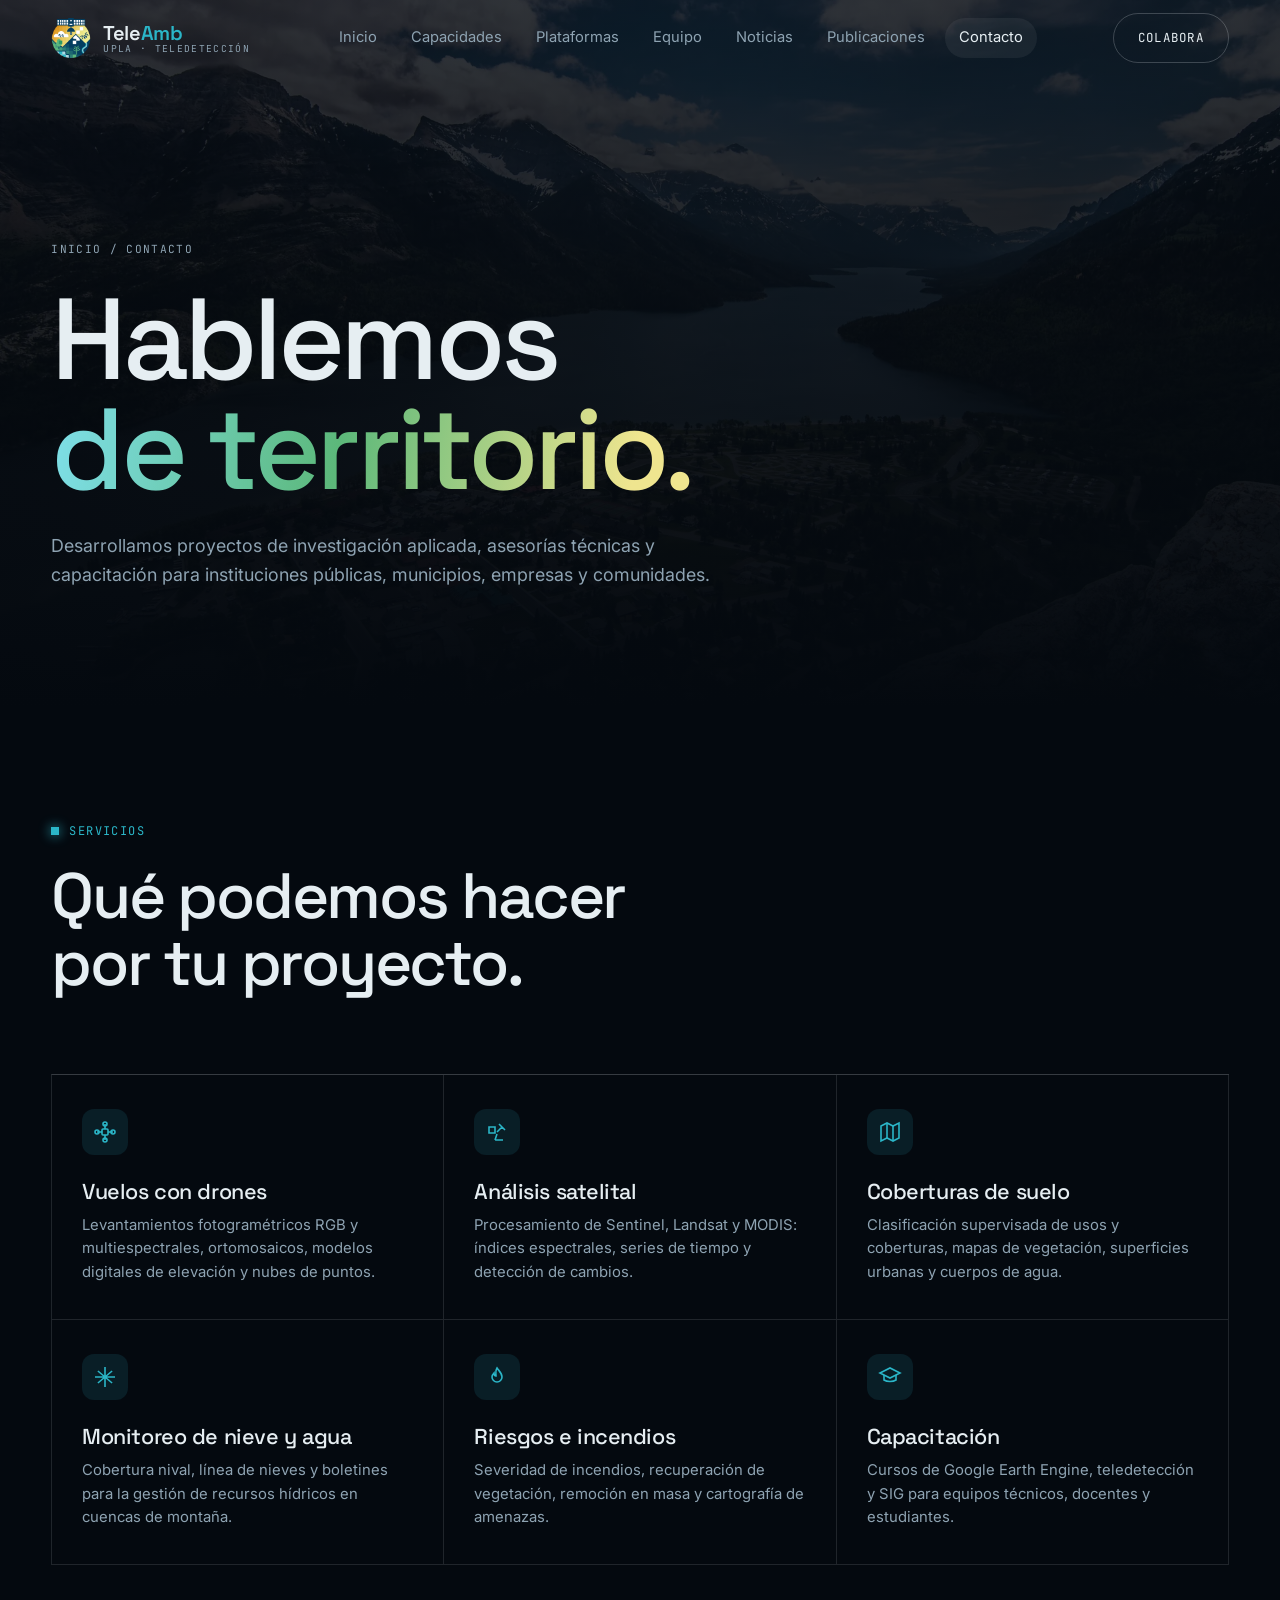
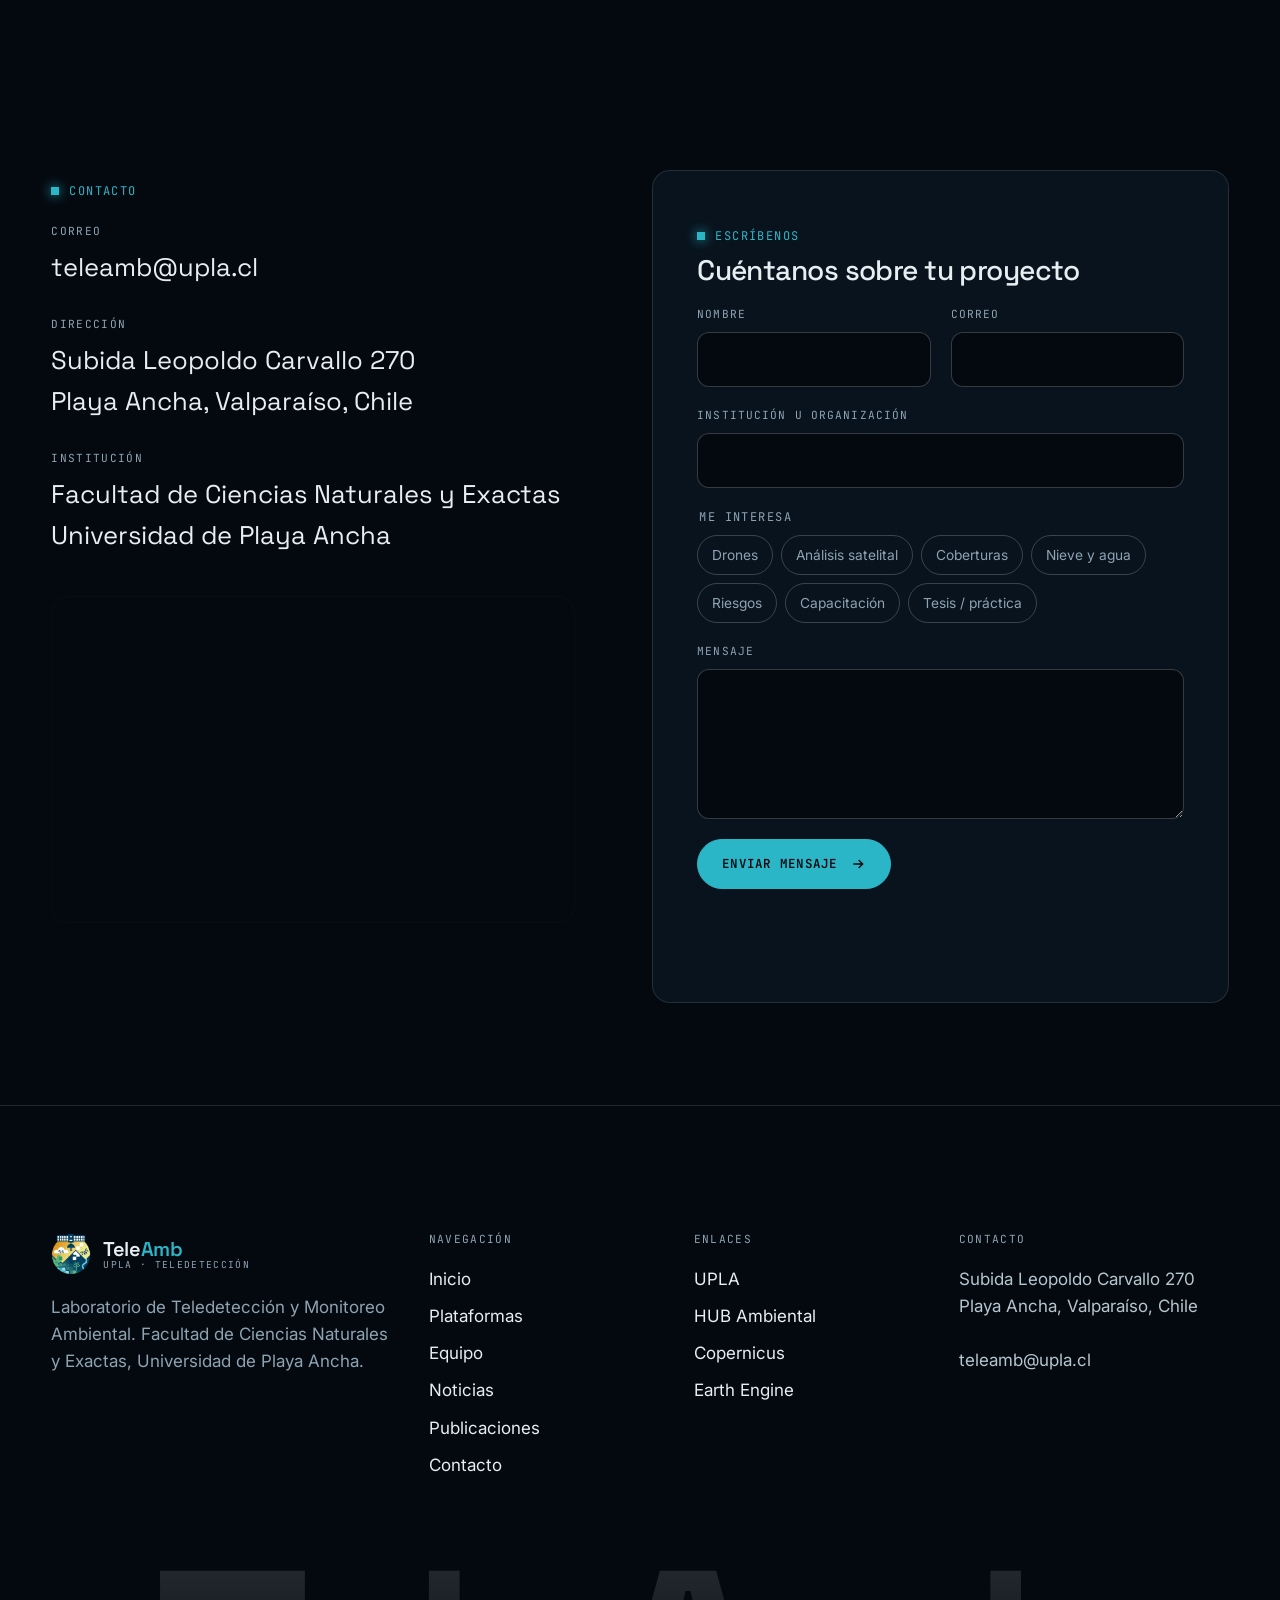
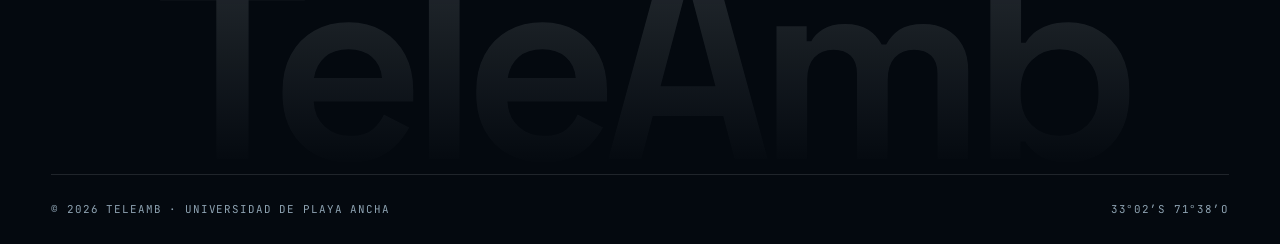
==== contact.html @ c28c7483 "Rediseño del sitio TeleAmb: teledetección ambiental, plataformas y publicaciones 2026" ====
<!doctype html>
<html lang="es">
<head>
  <meta charset="utf-8">
  <meta name="viewport" content="width=device-width, initial-scale=1">
  <title>Contacto y servicios · TeleAmb UPLA</title>
  <meta name="description" content="Servicios de teledetección, vuelos con drones, cartografía y capacitación. Contacta al Laboratorio TeleAmb de la Universidad de Playa Ancha.">
  <meta name="theme-color" content="#04090f">
  <link rel="icon" href="assets/img/favicon.png">
  <link rel="apple-touch-icon" href="assets/img/apple-touch-icon.png">
  <link rel="preconnect" href="https://fonts.googleapis.com">
  <link rel="preconnect" href="https://fonts.gstatic.com" crossorigin>
  <link href="https://fonts.googleapis.com/css2?family=Inter:wght@400;500;600&family=JetBrains+Mono:wght@400;500&family=Space+Grotesk:wght@400;500;600&display=swap" rel="stylesheet">
  <link rel="stylesheet" href="assets/css/styles.css">
  <script async src="https://www.googletagmanager.com/gtag/js?id=G-C6QRCWL86H"></script>
  <script>
    window.dataLayer = window.dataLayer || [];
    function gtag(){dataLayer.push(arguments);}
    gtag('js', new Date());
    gtag('config', 'G-C6QRCWL86H');
  </script>
</head>
<body>
  <a class="skip-link" href="#contenido">Saltar al contenido</a>

  <header class="site-header">
    <nav class="nav container" aria-label="Principal">
      <a class="brand" href="index.html" aria-label="TeleAmb, inicio">
        <img src="assets/img/teleamb-icon.png" alt="" width="40" height="40">
        <span class="brand__text">
          <span class="brand__name">Tele<b>Amb</b></span>
          <span class="brand__sub">UPLA · Teledetección</span>
        </span>
      </a>
      <ul class="nav__links">
        <li><a href="index.html">Inicio</a></li>
        <li><a href="index.html#capacidades">Capacidades</a></li>
        <li><a href="plataformas.html">Plataformas</a></li>
        <li><a href="team.html">Equipo</a></li>
        <li><a href="noticias.html">Noticias</a></li>
        <li><a href="publicaciones.html">Publicaciones</a></li>
        <li><a href="contact.html" aria-current="page">Contacto</a></li>
      </ul>
      <div class="nav__cta">
        <span class="nav__clock">VALPARAÍSO <span data-clock>--:--:--</span></span>
        <a class="btn btn--ghost" href="contact.html">Colabora</a>
        <button class="nav-toggle" type="button" aria-label="Abrir menú" aria-expanded="false"><span></span><span></span></button>
      </div>
    </nav>
  </header>

  <main id="contenido">
    <section class="page-hero">
      <div class="page-hero__bg" style="background-image:url('assets/img/fondo/cuenca.webp')"></div>
      <div class="container">
        <p class="breadcrumb"><a href="index.html">Inicio</a> / Contacto</p>
        <h1 class="display">Hablemos<br><span class="text-gradient">de territorio.</span></h1>
        <p class="lead">Desarrollamos proyectos de investigación aplicada, asesorías técnicas y capacitación para instituciones públicas, municipios, empresas y comunidades.</p>
      </div>
    </section>

    <!-- Servicios -->
    <section class="section section--tight">
      <div class="container">
        <div class="section-head">
          <div>
            <p class="eyebrow">Servicios</p>
            <h2 class="h2" data-reveal>Qué podemos hacer<br>por tu proyecto.</h2>
          </div>
        </div>
        <div class="services">
          <article class="service" data-reveal>
            <div class="service__icon"><svg viewBox="0 0 24 24" fill="none" stroke="currentColor" stroke-width="1.6" aria-hidden="true"><rect x="9" y="9" width="6" height="6" rx="1"/><path d="M9 12H4M20 12h-5M12 9V4M12 20v-5"/><circle cx="4" cy="12" r="2"/><circle cx="20" cy="12" r="2"/><circle cx="12" cy="4" r="2"/><circle cx="12" cy="20" r="2"/></svg></div>
            <h3>Vuelos con drones</h3>
            <p>Levantamientos fotogramétricos RGB y multiespectrales, ortomosaicos, modelos digitales de elevación y nubes de puntos.</p>
          </article>
          <article class="service" data-reveal style="--d:.06s">
            <div class="service__icon"><svg viewBox="0 0 24 24" fill="none" stroke="currentColor" stroke-width="1.6" aria-hidden="true"><path d="M4 7h6v6H4zM14 4l6 6M17 7l-5 5M12 14l-2 6M10 20h8"/></svg></div>
            <h3>Análisis satelital</h3>
            <p>Procesamiento de Sentinel, Landsat y MODIS: índices espectrales, series de tiempo y detección de cambios.</p>
          </article>
          <article class="service" data-reveal style="--d:.12s">
            <div class="service__icon"><svg viewBox="0 0 24 24" fill="none" stroke="currentColor" stroke-width="1.6" aria-hidden="true"><path d="M3 6l6-3 6 3 6-3v15l-6 3-6-3-6 3z"/><path d="M9 3v15M15 6v15"/></svg></div>
            <h3>Coberturas de suelo</h3>
            <p>Clasificación supervisada de usos y coberturas, mapas de vegetación, superficies urbanas y cuerpos de agua.</p>
          </article>
          <article class="service" data-reveal>
            <div class="service__icon"><svg viewBox="0 0 24 24" fill="none" stroke="currentColor" stroke-width="1.6" aria-hidden="true"><path d="M12 2v20M4.9 6l14.2 12M4.9 18 19.1 6M2 12h20"/></svg></div>
            <h3>Monitoreo de nieve y agua</h3>
            <p>Cobertura nival, línea de nieves y boletines para la gestión de recursos hídricos en cuencas de montaña.</p>
          </article>
          <article class="service" data-reveal style="--d:.06s">
            <div class="service__icon"><svg viewBox="0 0 24 24" fill="none" stroke="currentColor" stroke-width="1.6" aria-hidden="true"><path d="M12 3c2 3 5 5 5 9a5 5 0 0 1-10 0c0-2 1-3 2-4 0 2 1 3 2 3 0-3-1-5 1-8z"/></svg></div>
            <h3>Riesgos e incendios</h3>
            <p>Severidad de incendios, recuperación de vegetación, remoción en masa y cartografía de amenazas.</p>
          </article>
          <article class="service" data-reveal style="--d:.12s">
            <div class="service__icon"><svg viewBox="0 0 24 24" fill="none" stroke="currentColor" stroke-width="1.6" aria-hidden="true"><path d="M2 8l10-5 10 5-10 5z"/><path d="M6 10v5c3 2 9 2 12 0v-5"/></svg></div>
            <h3>Capacitación</h3>
            <p>Cursos de Google Earth Engine, teledetección y SIG para equipos técnicos, docentes y estudiantes.</p>
          </article>
        </div>
      </div>
    </section>

    <!-- Contacto -->
    <section class="section section--tight" id="formulario">
      <div class="container contact-grid">
        <div class="contact-info" data-reveal>
          <p class="eyebrow">Contacto</p>
          <dl>
            <div>
              <dt>Correo</dt>
              <dd><a href="mailto:teleamb@upla.cl">teleamb@upla.cl</a></dd>
            </div>
            <div>
              <dt>Dirección</dt>
              <dd>Subida Leopoldo Carvallo 270<br>Playa Ancha, Valparaíso, Chile</dd>
            </div>
            <div>
              <dt>Institución</dt>
              <dd>Facultad de Ciencias Naturales y Exactas<br>Universidad de Playa Ancha</dd>
            </div>
          </dl>
          <div class="map">
            <iframe title="Mapa: Subida Leopoldo Carvallo 270, Playa Ancha, Valparaíso" loading="lazy" referrerpolicy="no-referrer-when-downgrade"
              src="https://www.google.com/maps?q=Subida+Leopoldo+Carvallo+270,+Playa+Ancha,+Valpara%C3%ADso,+Chile&z=16&output=embed"></iframe>
          </div>
        </div>

        <form class="form" data-contact-form data-reveal style="--d:.1s" novalidate>
          <div>
            <p class="eyebrow" style="margin-bottom:10px">Escríbenos</p>
            <h2 class="h3">Cuéntanos sobre tu proyecto</h2>
          </div>
          <div class="field-row">
            <div class="field">
              <label for="f-nombre">Nombre</label>
              <input id="f-nombre" name="nombre" autocomplete="name" required>
            </div>
            <div class="field">
              <label for="f-email">Correo</label>
              <input id="f-email" name="email" type="email" autocomplete="email" required>
            </div>
          </div>
          <div class="field">
            <label for="f-org">Institución u organización</label>
            <input id="f-org" name="organizacion" autocomplete="organization">
          </div>
          <fieldset class="field" style="border:0;padding:0;margin:0">
            <legend class="mono" style="color:var(--muted);margin-bottom:8px">Me interesa</legend>
            <div class="service-picks">
              <label><input type="checkbox" name="interes" value="Vuelos con drones"><span>Drones</span></label>
              <label><input type="checkbox" name="interes" value="Análisis satelital"><span>Análisis satelital</span></label>
              <label><input type="checkbox" name="interes" value="Coberturas de suelo"><span>Coberturas</span></label>
              <label><input type="checkbox" name="interes" value="Nieve y agua"><span>Nieve y agua</span></label>
              <label><input type="checkbox" name="interes" value="Riesgos e incendios"><span>Riesgos</span></label>
              <label><input type="checkbox" name="interes" value="Capacitación"><span>Capacitación</span></label>
              <label><input type="checkbox" name="interes" value="Tesis / práctica"><span>Tesis / práctica</span></label>
            </div>
          </fieldset>
          <div class="field">
            <label for="f-msg">Mensaje</label>
            <textarea id="f-msg" name="mensaje" required></textarea>
          </div>
          <button class="btn btn--primary" type="submit" style="justify-self:start">Enviar mensaje
            <svg viewBox="0 0 24 24" fill="none" stroke="currentColor" stroke-width="2" aria-hidden="true"><path d="M5 12h14M13 6l6 6-6 6"/></svg>
          </button>
          <p class="form__status" data-form-status role="status"></p>
        </form>
      </div>
    </section>
  </main>

  <footer class="site-footer">
    <div class="container">
      <div class="footer-grid">
        <div class="footer-about">
          <a class="brand" href="index.html">
            <img src="assets/img/teleamb-icon.png" alt="" width="40" height="40">
            <span class="brand__text"><span class="brand__name">Tele<b>Amb</b></span><span class="brand__sub">UPLA · Teledetección</span></span>
          </a>
          <p>Laboratorio de Teledetección y Monitoreo Ambiental. Facultad de Ciencias Naturales y Exactas, Universidad de Playa Ancha.</p>
        </div>
        <div>
          <h4>Navegación</h4>
          <ul>
            <li><a href="index.html">Inicio</a></li>
            <li><a href="plataformas.html">Plataformas</a></li>
            <li><a href="team.html">Equipo</a></li>
            <li><a href="noticias.html">Noticias</a></li>
            <li><a href="publicaciones.html">Publicaciones</a></li>
            <li><a href="contact.html">Contacto</a></li>
          </ul>
        </div>
        <div>
          <h4>Enlaces</h4>
          <ul>
            <li><a href="https://www.upla.cl" target="_blank" rel="noopener">UPLA</a></li>
            <li><a href="https://hubambientalupla.cl" target="_blank" rel="noopener">HUB Ambiental</a></li>
            <li><a href="https://dataspace.copernicus.eu" target="_blank" rel="noopener">Copernicus</a></li>
            <li><a href="https://earthengine.google.com" target="_blank" rel="noopener">Earth Engine</a></li>
          </ul>
        </div>
        <div>
          <h4>Contacto</h4>
          <address>
            Subida Leopoldo Carvallo 270<br>
            Playa Ancha, Valparaíso, Chile<br><br>
            <a href="mailto:teleamb@upla.cl">teleamb@upla.cl</a>
          </address>
        </div>
      </div>
      <div class="footer-wordmark" aria-hidden="true">TeleAmb</div>
      <div class="footer-bottom">
        <span>© <span data-year>2026</span> TeleAmb · Universidad de Playa Ancha</span>
        <span>33°02′S 71°38′O</span>
      </div>
    </div>
  </footer>

  <script src="assets/js/main.js" defer></script>
  <script>
    document.querySelector("[data-contact-form]").addEventListener("submit", function (e) {
      e.preventDefault();
      const f = e.target;
      const status = f.querySelector("[data-form-status]");
      if (!f.checkValidity()) {
        status.style.color = "var(--ochre)";
        status.textContent = "Completa nombre, un correo válido y el mensaje.";
        f.querySelector(":invalid").focus();
        return;
      }
      const data = new FormData(f);
      const intereses = data.getAll("interes").join(", ") || "—";
      const body = [
        "Nombre: " + data.get("nombre"),
        "Correo: " + data.get("email"),
        "Organización: " + (data.get("organizacion") || "—"),
        "Intereses: " + intereses,
        "",
        data.get("mensaje"),
      ].join("\n");
      const subject = "Contacto web TeleAmb · " + data.get("nombre");
      window.location.href = "mailto:teleamb@upla.cl?subject=" + encodeURIComponent(subject) + "&body=" + encodeURIComponent(body);
      status.style.color = "var(--green)";
      status.textContent = "Abrimos tu cliente de correo con el mensaje listo para enviar.";
    });
  </script>
</body>
</html>
---- assets/css/styles.css ----
/* ==========================================================================
   TeleAmb — Laboratorio de Teledetección y Monitoreo Ambiental (UPLA)
   ========================================================================== */

:root {
  --bg: #04090f;
  --bg-2: #08131d;
  --bg-3: #0d1c2a;
  --paper: #eef2ef;
  --paper-2: #e2e8e4;
  --ink: #0a2233;

  --navy: #0b3c5d;
  --cyan: #2bb6c8;
  --cyan-2: #7fe0ec;
  --green: #5cb87a;
  --teal: #2e8c7a;
  --ochre: #e39a2d;
  --sand: #efe58f;

  --text: #e6eef2;
  --muted: #8ea3b2;
  --line: rgba(230, 238, 242, 0.12);
  --line-2: rgba(230, 238, 242, 0.22);

  --f-display: "Space Grotesk", system-ui, sans-serif;
  --f-body: "Inter", system-ui, sans-serif;
  --f-mono: "JetBrains Mono", ui-monospace, monospace;

  --container: 1320px;
  --gutter: clamp(20px, 4vw, 56px);
  --radius: 18px;
  --ease: cubic-bezier(0.22, 1, 0.36, 1);
}

*,
*::before,
*::after {
  box-sizing: border-box;
}

html {
  scroll-behavior: smooth;
  -webkit-text-size-adjust: 100%;
}

body {
  margin: 0;
  background: var(--bg);
  color: var(--text);
  font-family: var(--f-body);
  font-size: 17px;
  line-height: 1.6;
  -webkit-font-smoothing: antialiased;
  overflow-x: hidden;
}

img,
canvas,
video {
  display: block;
  max-width: 100%;
}

a {
  color: inherit;
  text-decoration: none;
}

button {
  font: inherit;
  color: inherit;
  cursor: pointer;
}

::selection {
  background: var(--cyan);
  color: var(--bg);
}

:focus-visible {
  outline: 2px solid var(--cyan);
  outline-offset: 3px;
}

.skip-link {
  position: absolute;
  left: 16px;
  top: -60px;
  z-index: 200;
  padding: 10px 16px;
  background: var(--cyan);
  color: var(--bg);
  border-radius: 8px;
  font-weight: 600;
}

.skip-link:focus {
  top: 16px;
}

.container {
  width: 100%;
  max-width: var(--container);
  margin-inline: auto;
  padding-inline: var(--gutter);
}

/* ---------- Tipografía ---------- */

h1,
h2,
h3,
h4 {
  font-family: var(--f-display);
  font-weight: 500;
  line-height: 1.05;
  letter-spacing: -0.02em;
  margin: 0;
}

.display {
  font-size: clamp(2.8rem, 8vw, 7.5rem);
  letter-spacing: -0.04em;
  line-height: 0.95;
}

.h2 {
  font-size: clamp(2.1rem, 5vw, 4.25rem);
  letter-spacing: -0.035em;
}

.h3 {
  font-size: clamp(1.35rem, 2.2vw, 1.9rem);
}

.lead {
  font-size: clamp(1.05rem, 1.4vw, 1.3rem);
  color: var(--muted);
  max-width: 60ch;
}

.mono,
.eyebrow {
  font-family: var(--f-mono);
  font-size: 0.75rem;
  letter-spacing: 0.12em;
  text-transform: uppercase;
}

.eyebrow {
  display: inline-flex;
  align-items: center;
  gap: 10px;
  color: var(--cyan);
  margin-bottom: 22px;
}

.eyebrow::before {
  content: "";
  width: 8px;
  height: 8px;
  background: currentColor;
  box-shadow: 0 0 12px currentColor;
}

.text-gradient {
  background: linear-gradient(100deg, var(--cyan-2), var(--green) 45%, var(--sand) 90%);
  -webkit-background-clip: text;
  background-clip: text;
  color: transparent;
}

/* ---------- Botones ---------- */

.btn {
  display: inline-flex;
  align-items: center;
  gap: 12px;
  padding: 14px 24px;
  border-radius: 999px;
  border: 1px solid var(--line-2);
  font-family: var(--f-mono);
  font-size: 0.78rem;
  letter-spacing: 0.1em;
  text-transform: uppercase;
  transition: background 0.3s var(--ease), color 0.3s var(--ease), border-color 0.3s var(--ease), transform 0.3s var(--ease);
  background: transparent;
}

.btn svg {
  width: 16px;
  height: 16px;
  transition: transform 0.3s var(--ease);
}

.btn:hover svg {
  transform: translateX(4px);
}

.btn--primary {
  background: var(--cyan);
  border-color: var(--cyan);
  color: var(--bg);
  font-weight: 600;
}

.btn--primary:hover {
  background: var(--cyan-2);
  border-color: var(--cyan-2);
}

.btn--ghost:hover {
  border-color: var(--text);
  background: rgba(255, 255, 255, 0.06);
}

.btn--dark {
  background: var(--ink);
  border-color: var(--ink);
  color: var(--paper);
}

.btn--dark:hover {
  background: var(--navy);
}

.link-arrow {
  display: inline-flex;
  align-items: center;
  gap: 8px;
  font-family: var(--f-mono);
  font-size: 0.75rem;
  letter-spacing: 0.1em;
  text-transform: uppercase;
  color: var(--cyan);
}

.link-arrow::after {
  content: "→";
  transition: transform 0.3s var(--ease);
}

.link-arrow:hover::after {
  transform: translateX(4px);
}

/* ---------- Header ---------- */

.site-header {
  position: fixed;
  inset: 0 0 auto 0;
  z-index: 100;
  transition: background 0.4s var(--ease), border-color 0.4s var(--ease), transform 0.4s var(--ease);
  border-bottom: 1px solid transparent;
}

.site-header.is-scrolled {
  background: rgba(4, 9, 15, 0.78);
  backdrop-filter: blur(14px) saturate(140%);
  -webkit-backdrop-filter: blur(14px) saturate(140%);
  border-color: var(--line);
}

.site-header.is-hidden {
  transform: translateY(-100%);
}

.nav {
  display: flex;
  align-items: center;
  justify-content: space-between;
  height: 76px;
  gap: 24px;
}

.brand {
  display: flex;
  align-items: center;
  gap: 12px;
}

.brand img {
  height: 40px;
  width: auto;
}

.brand__text {
  display: flex;
  flex-direction: column;
  line-height: 1.1;
}

.brand__name {
  font-family: var(--f-display);
  font-weight: 600;
  font-size: 1.25rem;
  letter-spacing: -0.02em;
}

.brand__name b {
  color: var(--cyan);
  font-weight: 600;
}

.brand__sub {
  font-family: var(--f-mono);
  font-size: 0.6rem;
  letter-spacing: 0.14em;
  text-transform: uppercase;
  color: var(--muted);
}

.nav__links {
  display: flex;
  align-items: center;
  gap: 6px;
  list-style: none;
  margin: 0;
  padding: 0;
}

.nav__links a {
  display: block;
  padding: 8px 14px;
  border-radius: 999px;
  font-size: 0.92rem;
  color: var(--muted);
  transition: color 0.25s, background 0.25s;
}

.nav__links a:hover,
.nav__links a[aria-current="page"] {
  color: var(--text);
  background: rgba(255, 255, 255, 0.06);
}

.nav__cta {
  display: flex;
  align-items: center;
  gap: 16px;
}

.nav__clock {
  font-family: var(--f-mono);
  font-size: 0.7rem;
  color: var(--muted);
  letter-spacing: 0.08em;
  white-space: nowrap;
}

.nav__clock span {
  color: var(--green);
}

.nav-toggle {
  display: none;
  width: 44px;
  height: 44px;
  border-radius: 50%;
  border: 1px solid var(--line-2);
  background: transparent;
  position: relative;
}

.nav-toggle span {
  position: absolute;
  left: 13px;
  right: 13px;
  height: 1.5px;
  background: var(--text);
  transition: transform 0.3s var(--ease), top 0.3s var(--ease);
}

.nav-toggle span:nth-child(1) {
  top: 17px;
}

.nav-toggle span:nth-child(2) {
  top: 25px;
}

.nav-open .nav-toggle span:nth-child(1) {
  top: 21px;
  transform: rotate(45deg);
}

.nav-open .nav-toggle span:nth-child(2) {
  top: 21px;
  transform: rotate(-45deg);
}

@media (max-width: 1280px) {
  .nav__clock {
    display: none;
  }
}

@media (max-width: 1100px) {
  .nav__links {
    gap: 0;
  }

  .nav__links a {
    padding: 8px 10px;
    font-size: 0.86rem;
  }
}

@media (max-width: 900px) {
  .nav-toggle {
    display: block;
    z-index: 2;
  }

  .nav__cta .btn {
    display: none;
  }

  .nav__links {
    position: fixed;
    inset: 0;
    flex-direction: column;
    justify-content: center;
    gap: 8px;
    background: rgba(4, 9, 15, 0.97);
    opacity: 0;
    pointer-events: none;
    transition: opacity 0.35s var(--ease);
  }

  .nav__links a {
    font-family: var(--f-display);
    font-size: 2rem;
    color: var(--text);
  }

  .nav-open .nav__links {
    opacity: 1;
    pointer-events: auto;
  }
}

/* ---------- Hero ---------- */

.hero {
  position: relative;
  min-height: 100svh;
  display: flex;
  align-items: flex-end;
  overflow: hidden;
  background:
    radial-gradient(1200px 600px at 70% 30%, rgba(43, 182, 200, 0.12), transparent 60%),
    radial-gradient(900px 500px at 10% 90%, rgba(92, 184, 122, 0.08), transparent 60%),
    var(--bg);
}

.hero__canvas {
  position: absolute;
  inset: 0;
  width: 100%;
  height: 100%;
}

.hero::after {
  content: "";
  position: absolute;
  inset: 0;
  background: linear-gradient(180deg, rgba(4, 9, 15, 0.55) 0%, transparent 25%, transparent 55%, var(--bg) 100%);
  pointer-events: none;
}

.hero__content {
  position: relative;
  z-index: 2;
  padding-bottom: clamp(48px, 9vh, 110px);
  padding-top: 140px;
}

.hero__title {
  max-width: 13ch;
}

.hero__title .line {
  display: block;
  overflow: hidden;
}

.hero__title .line > span {
  display: inline-block;
  transform: translateY(105%);
  animation: rise 1.2s var(--ease) forwards;
}

.hero__title .line:nth-child(2) > span {
  animation-delay: 0.12s;
}

.hero__title .line:nth-child(3) > span {
  animation-delay: 0.24s;
}

@keyframes rise {
  to {
    transform: translateY(0);
  }
}

.hero__bottom {
  display: flex;
  justify-content: space-between;
  align-items: flex-end;
  gap: 32px;
  margin-top: 40px;
  flex-wrap: wrap;
}

.hero__bottom .lead {
  max-width: 48ch;
  color: #b9c9d3;
}

.hero__actions {
  display: flex;
  gap: 12px;
  flex-wrap: wrap;
}

.fade-in {
  opacity: 0;
  animation: fadeIn 1s var(--ease) 0.6s forwards;
}

@keyframes fadeIn {
  to {
    opacity: 1;
  }
}

/* HUD */
.hud {
  position: absolute;
  z-index: 3;
  font-family: var(--f-mono);
  font-size: 0.68rem;
  letter-spacing: 0.1em;
  text-transform: uppercase;
  color: var(--muted);
  line-height: 1.8;
  pointer-events: none;
  text-shadow: 0 0 8px var(--bg), 0 0 2px var(--bg);
}

.hud b {
  color: var(--text);
  font-weight: 500;
}

.hud--tr {
  top: 110px;
  right: var(--gutter);
  text-align: right;
}

.hud--ml {
  top: 50%;
  left: var(--gutter);
  transform: translateY(-50%);
  writing-mode: vertical-rl;
  rotate: 180deg;
}

.hud__dot {
  display: inline-block;
  width: 7px;
  height: 7px;
  border-radius: 50%;
  background: var(--green);
  box-shadow: 0 0 10px var(--green);
  margin-right: 8px;
  animation: blink 1.6s infinite;
}

@keyframes blink {
  50% {
    opacity: 0.25;
  }
}

.hud__legend {
  display: flex;
  align-items: center;
  gap: 10px;
  justify-content: flex-end;
  margin-top: 8px;
}

.hud__ramp {
  width: 120px;
  height: 6px;
  border-radius: 3px;
  background: linear-gradient(90deg, #0b3c5d, #2e8c7a, #5cb87a, #e39a2d, #efe58f, #ffffff);
}

.scroll-cue {
  position: absolute;
  z-index: 3;
  left: 50%;
  bottom: 22px;
  transform: translateX(-50%);
  width: 1px;
  height: 46px;
  background: var(--line-2);
  overflow: hidden;
}

.scroll-cue::after {
  content: "";
  position: absolute;
  inset: 0;
  background: var(--cyan);
  animation: scrollcue 2s var(--ease) infinite;
}

@keyframes scrollcue {
  0% {
    transform: translateY(-100%);
  }
  100% {
    transform: translateY(100%);
  }
}

@media (max-width: 720px) {
  .hud--tr {
    top: 92px;
    font-size: 0.6rem;
  }

  .hud--ml {
    display: none;
  }
}

/* ---------- Secciones ---------- */

.section {
  position: relative;
  padding-block: clamp(90px, 13vw, 180px);
}

.section--tight {
  padding-block: clamp(60px, 8vw, 110px);
}

.section--paper {
  background: var(--paper);
  color: var(--ink);
}

.section--paper .lead,
.section--paper .muted {
  color: #4a6170;
}

.section--paper .eyebrow {
  color: var(--teal);
}

.section-head {
  display: grid;
  grid-template-columns: 1fr auto;
  align-items: end;
  gap: 32px;
  margin-bottom: clamp(48px, 6vw, 80px);
}

.section-head .lead {
  margin-top: 22px;
}

@media (max-width: 720px) {
  .section-head {
    grid-template-columns: 1fr;
  }
}

.muted {
  color: var(--muted);
}

.grid-lines {
  position: absolute;
  inset: 0;
  pointer-events: none;
  background-image:
    linear-gradient(var(--line) 1px, transparent 1px),
    linear-gradient(90deg, var(--line) 1px, transparent 1px);
  background-size: 80px 80px;
  mask-image: radial-gradient(ellipse at center, black 20%, transparent 75%);
  -webkit-mask-image: radial-gradient(ellipse at center, black 20%, transparent 75%);
  opacity: 0.45;
}

/* ---------- Manifiesto ---------- */

.manifesto {
  font-family: var(--f-display);
  font-size: clamp(1.7rem, 3.8vw, 3.4rem);
  line-height: 1.15;
  letter-spacing: -0.025em;
  max-width: 24ch;
}

.manifesto .word {
  opacity: 0.16;
  transition: opacity 0.4s var(--ease);
}

.manifesto .word.is-on {
  opacity: 1;
}

.manifesto em {
  font-style: normal;
  color: var(--cyan);
}

.about-grid {
  display: grid;
  grid-template-columns: 1.4fr 1fr;
  gap: clamp(40px, 6vw, 100px);
  align-items: end;
}

.about-grid__side p {
  color: var(--muted);
  margin: 0 0 28px;
}

@media (max-width: 900px) {
  .about-grid {
    grid-template-columns: 1fr;
  }
}

/* ---------- Marquee ---------- */

.marquee {
  border-block: 1px solid var(--line);
  overflow: hidden;
  padding-block: 26px;
  background: var(--bg-2);
}

.marquee__track {
  display: flex;
  gap: 56px;
  width: max-content;
  animation: marquee 40s linear infinite;
}

.marquee:hover .marquee__track {
  animation-play-state: paused;
}

.marquee__item {
  display: flex;
  align-items: center;
  gap: 14px;
  font-family: var(--f-display);
  font-size: clamp(1.2rem, 2vw, 1.6rem);
  white-space: nowrap;
  color: #c8d6de;
}

.marquee__item small {
  font-family: var(--f-mono);
  font-size: 0.65rem;
  letter-spacing: 0.12em;
  color: var(--muted);
  text-transform: uppercase;
  border: 1px solid var(--line-2);
  border-radius: 999px;
  padding: 3px 9px;
}

.marquee__item::after {
  content: "✦";
  margin-left: 42px;
  color: var(--cyan);
  font-size: 0.8rem;
}

@keyframes marquee {
  to {
    transform: translateX(-50%);
  }
}

/* ---------- Escalas: satélite / dron ---------- */

.scales {
  display: grid;
  grid-template-columns: 1fr 1fr;
  gap: 20px;
}

.scale-card {
  position: relative;
  min-height: 640px;
  border-radius: var(--radius);
  overflow: hidden;
  border: 1px solid var(--line);
  display: flex;
  flex-direction: column;
  justify-content: space-between;
  padding: clamp(24px, 3vw, 40px);
  isolation: isolate;
}

.scale-card__bg {
  position: absolute;
  inset: 0;
  z-index: -2;
  background-size: cover;
  background-position: center;
  transform: scale(1.08);
  transition: transform 1.4s var(--ease);
}

.scale-card:hover .scale-card__bg {
  transform: scale(1.0);
}

.scale-card::before {
  content: "";
  position: absolute;
  inset: 0;
  z-index: -1;
  background: linear-gradient(180deg, rgba(4, 9, 15, 0.4) 0%, rgba(4, 9, 15, 0.15) 22%, rgba(4, 9, 15, 0.75) 48%, rgba(4, 9, 15, 0.96) 75%);
}

.scale-card__top {
  display: flex;
  justify-content: space-between;
  align-items: flex-start;
}

.tag {
  display: inline-flex;
  align-items: center;
  gap: 8px;
  font-family: var(--f-mono);
  font-size: 0.68rem;
  letter-spacing: 0.12em;
  text-transform: uppercase;
  padding: 6px 12px;
  border-radius: 999px;
  border: 1px solid var(--line-2);
  background: rgba(4, 9, 15, 0.45);
  backdrop-filter: blur(8px);
  -webkit-backdrop-filter: blur(8px);
}

.scale-card h3 {
  font-size: clamp(2rem, 3.6vw, 3.2rem);
  margin-bottom: 14px;
}

.scale-card p {
  color: #c3d1da;
  max-width: 44ch;
  margin: 0 0 26px;
}

.specs {
  display: grid;
  grid-template-columns: repeat(3, 1fr);
  border-top: 1px solid var(--line-2);
}

.specs div {
  padding: 16px 12px 0 0;
}

.specs dt {
  font-family: var(--f-mono);
  font-size: 0.62rem;
  letter-spacing: 0.12em;
  text-transform: uppercase;
  color: var(--muted);
}

.specs dd {
  margin: 4px 0 0;
  font-family: var(--f-display);
  font-size: 1.35rem;
}

.chips {
  display: flex;
  flex-wrap: wrap;
  gap: 8px;
  margin-bottom: 22px;
}

.chip {
  font-size: 0.8rem;
  padding: 5px 12px;
  border-radius: 999px;
  background: rgba(255, 255, 255, 0.08);
  border: 1px solid var(--line);
}

@media (max-width: 900px) {
  .scales {
    grid-template-columns: 1fr;
  }

  .scale-card {
    min-height: 560px;
  }
}

/* ---------- Laboratorio espectral ---------- */

.spectral {
  display: grid;
  grid-template-columns: 340px minmax(0, 1fr);
  gap: 20px;
  align-items: stretch;
}

.spectral__panel {
  border: 1px solid var(--line);
  border-radius: var(--radius);
  background: var(--bg-2);
  padding: 26px;
  display: flex;
  flex-direction: column;
  gap: 22px;
}

.spectral__modes {
  display: flex;
  flex-direction: column;
  gap: 8px;
}

.mode-btn {
  display: flex;
  align-items: center;
  justify-content: space-between;
  gap: 12px;
  padding: 14px 16px;
  border-radius: 12px;
  border: 1px solid var(--line);
  background: transparent;
  text-align: left;
  transition: border-color 0.25s, background 0.25s;
}

.mode-btn:hover {
  border-color: var(--line-2);
}

.mode-btn[aria-pressed="true"] {
  border-color: var(--cyan);
  background: rgba(43, 182, 200, 0.08);
}

.mode-btn strong {
  display: block;
  font-family: var(--f-display);
  font-weight: 500;
  font-size: 1.02rem;
}

.mode-btn span {
  font-family: var(--f-mono);
  font-size: 0.64rem;
  letter-spacing: 0.08em;
  color: var(--muted);
  text-transform: uppercase;
}

.mode-btn i {
  width: 10px;
  height: 10px;
  border-radius: 50%;
  border: 1px solid var(--line-2);
  flex: none;
}

.mode-btn[aria-pressed="true"] i {
  background: var(--cyan);
  border-color: var(--cyan);
  box-shadow: 0 0 10px var(--cyan);
}

.legend {
  display: flex;
  flex-direction: column;
  gap: 8px;
  min-height: 120px;
}

.legend__row {
  display: flex;
  align-items: center;
  justify-content: space-between;
  gap: 10px;
  font-size: 0.88rem;
}

.legend__row span:first-child {
  display: flex;
  align-items: center;
  gap: 10px;
}

.legend__sw {
  width: 14px;
  height: 14px;
  border-radius: 4px;
}

.legend__pct {
  font-family: var(--f-mono);
  font-size: 0.78rem;
  color: var(--muted);
}

.legend__ramp {
  height: 10px;
  border-radius: 5px;
}

.legend__ramp-labels {
  display: flex;
  justify-content: space-between;
  font-family: var(--f-mono);
  font-size: 0.66rem;
  color: var(--muted);
  text-transform: uppercase;
  letter-spacing: 0.08em;
}

.spectral__note {
  font-size: 0.8rem;
  color: var(--muted);
  margin-top: auto;
  border-top: 1px solid var(--line);
  padding-top: 16px;
}

.spectral__view {
  position: relative;
  border-radius: var(--radius);
  overflow: hidden;
  border: 1px solid var(--line);
  background: #000;
  aspect-ratio: 16 / 11;
  width: 100%;
  min-width: 0;
  align-self: start;
  cursor: ew-resize;
  touch-action: pan-y;
  user-select: none;
}

.spectral__view canvas {
  position: absolute;
  inset: 0;
  width: 100%;
  height: 100%;
  object-fit: cover;
}

.spectral__view .layer-top {
  clip-path: inset(0 0 0 var(--split, 50%));
}

.spectral__handle {
  position: absolute;
  top: 0;
  bottom: 0;
  left: var(--split, 50%);
  width: 2px;
  background: var(--cyan);
  box-shadow: 0 0 18px var(--cyan);
  transform: translateX(-1px);
  pointer-events: none;
}

.spectral__handle::after {
  content: "⟷";
  position: absolute;
  top: 50%;
  left: 50%;
  transform: translate(-50%, -50%);
  width: 44px;
  height: 44px;
  display: grid;
  place-items: center;
  border-radius: 50%;
  background: var(--cyan);
  color: var(--bg);
  font-size: 1.1rem;
}

.spectral__labels {
  position: absolute;
  inset: 16px 16px auto 16px;
  display: flex;
  justify-content: space-between;
  pointer-events: none;
}

.spectral__crosshair {
  position: absolute;
  bottom: 16px;
  left: 16px;
  pointer-events: none;
}

@media (max-width: 1000px) {
  .spectral {
    grid-template-columns: minmax(0, 1fr);
  }

  .spectral__panel {
    order: 2;
  }
}

@media (max-width: 600px) {
  .spectral__labels {
    inset: 10px 10px auto 10px;
  }

  .spectral__labels .tag {
    font-size: 0.56rem;
    padding: 4px 8px;
  }

  .spectral__crosshair,
  .hide-sm {
    display: none;
  }

  .spectral__handle::after {
    width: 36px;
    height: 36px;
  }
}

/* ---------- Líneas de investigación ---------- */

.lines {
  display: grid;
  grid-template-columns: repeat(12, 1fr);
  gap: 20px;
}

.line-card {
  position: relative;
  grid-column: span 4;
  min-height: 440px;
  border-radius: var(--radius);
  overflow: hidden;
  border: 1px solid var(--line);
  padding: 28px;
  display: flex;
  flex-direction: column;
  justify-content: flex-end;
  isolation: isolate;
}

.line-card:nth-child(1),
.line-card:nth-child(2) {
  grid-column: span 6;
}

.line-card__bg {
  position: absolute;
  inset: 0;
  z-index: -2;
  background-size: cover;
  background-position: center;
  filter: saturate(0.85);
  transition: transform 1.2s var(--ease), filter 0.6s;
}

.line-card::before {
  content: "";
  position: absolute;
  inset: 0;
  z-index: -1;
  background: linear-gradient(180deg, rgba(4, 9, 15, 0.1), rgba(4, 9, 15, 0.92) 78%);
  transition: background 0.6s var(--ease);
}

.line-card:hover .line-card__bg {
  transform: scale(1.06);
  filter: saturate(1.1);
}

.line-card__num {
  position: absolute;
  top: 24px;
  left: 28px;
  font-family: var(--f-mono);
  font-size: 0.68rem;
  letter-spacing: 0.12em;
  text-transform: uppercase;
  color: var(--cyan-2);
  padding: 5px 11px;
  border-radius: 999px;
  background: rgba(4, 9, 15, 0.6);
  backdrop-filter: blur(6px);
  -webkit-backdrop-filter: blur(6px);
}

.line-card h3 {
  font-size: clamp(1.5rem, 2.2vw, 2rem);
  margin-bottom: 12px;
}

.line-card p {
  margin: 0;
  color: #bccbd4;
  font-size: 0.95rem;
  max-height: 0;
  opacity: 0;
  overflow: hidden;
  transition: max-height 0.6s var(--ease), opacity 0.5s var(--ease), margin 0.6s var(--ease);
}

.line-card:hover p,
.line-card:focus-within p {
  max-height: 160px;
  opacity: 1;
  margin-bottom: 10px;
}

.line-card .chips {
  margin: 14px 0 0;
}

@media (hover: none) {
  .line-card p {
    max-height: none;
    opacity: 1;
    margin-bottom: 10px;
  }
}

@media (max-width: 1000px) {
  .line-card,
  .line-card:nth-child(1),
  .line-card:nth-child(2) {
    grid-column: span 6;
  }
}

@media (max-width: 640px) {
  .line-card,
  .line-card:nth-child(1),
  .line-card:nth-child(2) {
    grid-column: span 12;
    min-height: 380px;
  }
}

/* ---------- Flujo de trabajo ---------- */

.workflow {
  display: grid;
  grid-template-columns: repeat(4, 1fr);
  border-top: 1px solid var(--line-2);
  counter-reset: step;
}

.step {
  position: relative;
  padding: 34px 28px 10px 0;
}

.step + .step {
  padding-left: 28px;
  border-left: 1px solid var(--line);
}

.step::before {
  content: "";
  position: absolute;
  top: -5px;
  left: 0;
  width: 9px;
  height: 9px;
  background: var(--cyan);
  box-shadow: 0 0 14px var(--cyan);
}

.step + .step::before {
  left: -5px;
}

.step__num {
  font-family: var(--f-mono);
  font-size: 0.72rem;
  letter-spacing: 0.12em;
  color: var(--cyan);
}

.step h3 {
  font-size: 1.6rem;
  margin: 16px 0 12px;
}

.step p {
  color: var(--muted);
  font-size: 0.95rem;
  margin: 0 0 18px;
}

.step ul {
  list-style: none;
  margin: 0;
  padding: 0;
  font-family: var(--f-mono);
  font-size: 0.72rem;
  letter-spacing: 0.05em;
  color: #b6c6d0;
}

.step li {
  padding: 7px 0;
  border-top: 1px dashed var(--line);
}

@media (max-width: 1000px) {
  .workflow {
    grid-template-columns: 1fr 1fr;
  }

  .step:nth-child(3) {
    padding-left: 0;
    border-left: 0;
  }

  .step:nth-child(3)::before {
    left: 0;
  }
}

@media (max-width: 600px) {
  .workflow {
    grid-template-columns: 1fr;
  }

  .step + .step {
    padding-left: 0;
    border-left: 0;
    border-top: 1px solid var(--line);
  }

  .step + .step::before {
    left: 0;
  }
}

/* ---------- Proyecto destacado ---------- */

.feature {
  position: relative;
  overflow: hidden;
  isolation: isolate;
}

.feature__bg {
  position: absolute;
  inset: -10% 0;
  z-index: -2;
  background-size: cover;
  background-position: center;
  will-change: transform;
}

.feature::before {
  content: "";
  position: absolute;
  inset: 0;
  z-index: -1;
  background:
    linear-gradient(90deg, rgba(4, 9, 15, 0.94) 0%, rgba(4, 9, 15, 0.75) 45%, rgba(4, 9, 15, 0.3) 100%),
    linear-gradient(180deg, var(--bg) 0%, transparent 15%, transparent 85%, var(--bg) 100%);
}

.feature__grid {
  display: grid;
  grid-template-columns: 1.1fr 1fr;
  gap: 60px;
  align-items: center;
}

.feature__body p {
  color: #c0cfd8;
  max-width: 52ch;
}

.feature__stats {
  display: grid;
  grid-template-columns: 1fr 1fr;
  gap: 1px;
  background: var(--line-2);
  border: 1px solid var(--line-2);
  border-radius: var(--radius);
  overflow: hidden;
  backdrop-filter: blur(10px);
  -webkit-backdrop-filter: blur(10px);
}

.stat {
  background: rgba(4, 9, 15, 0.7);
  padding: 30px 26px;
}

.stat__value {
  font-family: var(--f-display);
  font-size: clamp(2.4rem, 4.5vw, 3.8rem);
  letter-spacing: -0.04em;
  line-height: 1;
}

.stat__value small {
  font-size: 0.45em;
  color: var(--cyan);
  margin-left: 4px;
}

.stat__label {
  margin-top: 10px;
  font-size: 0.88rem;
  color: var(--muted);
}

@media (max-width: 900px) {
  .feature__grid {
    grid-template-columns: 1fr;
  }
}

/* ---------- Noticias ---------- */

.news-grid {
  display: grid;
  grid-template-columns: repeat(3, 1fr);
  gap: 28px;
}

.news-card {
  display: flex;
  flex-direction: column;
  gap: 18px;
}

.news-card__img {
  position: relative;
  aspect-ratio: 4 / 3;
  border-radius: 14px;
  overflow: hidden;
  background: var(--paper-2);
}

.news-card__img img {
  width: 100%;
  height: 100%;
  object-fit: cover;
  transition: transform 0.9s var(--ease);
}

.news-card:hover .news-card__img img {
  transform: scale(1.05);
}

.news-card__meta {
  display: flex;
  gap: 12px;
  align-items: center;
  font-family: var(--f-mono);
  font-size: 0.7rem;
  letter-spacing: 0.08em;
  text-transform: uppercase;
  color: #5d7381;
}

.news-card__meta .tag {
  background: transparent;
  border-color: rgba(10, 34, 51, 0.2);
  color: var(--teal);
  backdrop-filter: none;
}

.news-card h3 {
  font-size: 1.3rem;
  line-height: 1.2;
  transition: color 0.25s;
}

.news-card:hover h3 {
  color: var(--teal);
}

.news-card p {
  margin: 0;
  color: #4a6170;
  font-size: 0.93rem;
  display: -webkit-box;
  -webkit-line-clamp: 3;
  -webkit-box-orient: vertical;
  overflow: hidden;
}

.news-grid--featured .news-card:first-child {
  grid-column: span 2;
  grid-row: span 2;
}

.news-grid--featured .news-card:first-child .news-card__img {
  aspect-ratio: 16 / 10;
}

.news-grid--featured .news-card:first-child h3 {
  font-size: clamp(1.6rem, 2.6vw, 2.3rem);
}

@media (max-width: 1000px) {
  .news-grid {
    grid-template-columns: 1fr 1fr;
  }
}

@media (max-width: 640px) {
  .news-grid {
    grid-template-columns: 1fr;
  }

  .news-grid--featured .news-card:first-child {
    grid-column: auto;
    grid-row: auto;
  }
}

/* ---------- Publicaciones ---------- */

.pub-list {
  border-top: 1px solid var(--line-2);
}

.pub {
  display: grid;
  grid-template-columns: 90px 1fr 220px 48px;
  gap: 28px;
  align-items: center;
  padding: 26px 0;
  border-bottom: 1px solid var(--line);
  transition: background 0.3s;
  position: relative;
}

.pub:hover {
  background: rgba(255, 255, 255, 0.025);
}

.pub__year {
  font-family: var(--f-mono);
  font-size: 0.85rem;
  color: var(--cyan);
}

.pub__title {
  font-family: var(--f-display);
  font-size: clamp(1.1rem, 1.6vw, 1.4rem);
  line-height: 1.25;
}

.pub__title small {
  display: block;
  font-family: var(--f-body);
  font-size: 0.82rem;
  color: var(--muted);
  margin-top: 8px;
  line-height: 1.5;
}

.pub__title small b {
  color: var(--text);
  font-weight: 500;
}

.pub__journal {
  font-family: var(--f-mono);
  font-size: 0.7rem;
  letter-spacing: 0.06em;
  color: var(--muted);
  text-transform: uppercase;
}

.pub__go {
  width: 48px;
  height: 48px;
  display: grid;
  place-items: center;
  border-radius: 50%;
  border: 1px solid var(--line-2);
  transition: background 0.3s, color 0.3s, border-color 0.3s;
}

.pub:hover .pub__go {
  background: var(--cyan);
  color: var(--bg);
  border-color: var(--cyan);
}

.pub__go svg {
  width: 16px;
  height: 16px;
}

.pub__thumb {
  position: fixed;
  z-index: 50;
  width: 260px;
  aspect-ratio: 4 / 3;
  border-radius: 12px;
  overflow: hidden;
  pointer-events: none;
  opacity: 0;
  transform: translate(-50%, -50%) scale(0.85);
  transition: opacity 0.25s, transform 0.35s var(--ease);
  box-shadow: 0 30px 60px rgba(0, 0, 0, 0.5);
  background: #fff;
}

.pub__thumb.is-on {
  opacity: 1;
  transform: translate(-50%, -50%) scale(1);
}

.pub__thumb img {
  width: 100%;
  height: 100%;
  object-fit: cover;
}

@media (max-width: 900px) {
  .pub {
    grid-template-columns: 64px 1fr 48px;
    gap: 16px;
  }

  .pub__journal {
    display: none;
  }
}

@media (max-width: 600px) {
  .pub {
    grid-template-columns: 1fr 44px;
    gap: 10px 16px;
  }

  .pub__year {
    grid-column: 1 / -1;
  }

  .pub__go {
    width: 44px;
    height: 44px;
  }
}

/* ---------- Equipo ---------- */

.team-grid {
  display: grid;
  grid-template-columns: repeat(auto-fill, minmax(240px, 1fr));
  gap: 28px;
}

@media (max-width: 600px) {
  .team-grid {
    grid-template-columns: 1fr 1fr;
    gap: 22px 14px;
  }

  .member h3 {
    font-size: 1.1rem;
  }

  .member p {
    font-size: 0.82rem;
  }

  .member a.member__mail {
    font-size: 0.66rem;
  }
}

.team-grid--3 {
  grid-template-columns: repeat(3, 1fr);
}

.team-grid--3 .member__photo {
  aspect-ratio: 1 / 1;
}

@media (max-width: 800px) {
  .team-grid--3 {
    grid-template-columns: 1fr 1fr;
  }
}

.member {
  display: flex;
  flex-direction: column;
  gap: 14px;
}

.member__photo {
  position: relative;
  aspect-ratio: 4 / 5;
  border-radius: 14px;
  overflow: hidden;
  background: linear-gradient(160deg, var(--bg-3), var(--navy));
}

.member__photo img {
  width: 100%;
  height: 100%;
  object-fit: cover;
  filter: grayscale(1) contrast(1.05);
  transition: filter 0.6s var(--ease), transform 0.9s var(--ease);
}

.member:hover .member__photo img {
  filter: grayscale(0);
  transform: scale(1.04);
}

.member__photo::after {
  content: "";
  position: absolute;
  inset: 0;
  background: linear-gradient(180deg, transparent 60%, rgba(4, 9, 15, 0.6));
}

.member__initials {
  position: absolute;
  inset: 0;
  display: grid;
  place-items: center;
  font-family: var(--f-display);
  font-size: 3rem;
  color: var(--cyan-2);
}

.member__role {
  font-family: var(--f-mono);
  font-size: 0.68rem;
  letter-spacing: 0.12em;
  text-transform: uppercase;
  color: var(--cyan);
}

.member h3 {
  font-size: 1.35rem;
}

.member p {
  margin: 0;
  font-size: 0.9rem;
  color: var(--muted);
}

.member a.member__mail {
  font-family: var(--f-mono);
  font-size: 0.74rem;
  color: #b6c6d0;
  word-break: break-all;
}

.member a.member__mail:hover {
  color: var(--cyan);
}

.team-filter {
  display: flex;
  flex-wrap: wrap;
  gap: 8px;
  margin-bottom: 40px;
}

.filter-btn {
  padding: 9px 18px;
  border-radius: 999px;
  border: 1px solid var(--line-2);
  background: transparent;
  font-size: 0.88rem;
  color: var(--muted);
  transition: all 0.25s;
}

.filter-btn[aria-pressed="true"],
.filter-btn:hover {
  color: var(--bg);
  background: var(--text);
  border-color: var(--text);
}

.section--paper .filter-btn {
  border-color: rgba(10, 34, 51, 0.2);
  color: #4a6170;
}

.section--paper .filter-btn[aria-pressed="true"],
.section--paper .filter-btn:hover {
  background: var(--ink);
  border-color: var(--ink);
  color: var(--paper);
}

/* ---------- Instituciones ---------- */

.partners {
  display: grid;
  grid-template-columns: repeat(3, 1fr);
  border: 1px solid var(--line);
  border-radius: var(--radius);
  overflow: hidden;
}

.partner {
  display: flex;
  flex-direction: column;
  align-items: center;
  justify-content: center;
  gap: 18px;
  min-height: 220px;
  padding: 30px;
  background: var(--bg-2);
  transition: background 0.3s;
  text-align: center;
}

.partner + .partner {
  border-left: 1px solid var(--line);
}

.partner:hover {
  background: var(--bg-3);
}

.partner__logo {
  height: 90px;
  display: grid;
  place-items: center;
  background: #fff;
  border-radius: 12px;
  padding: 12px 18px;
}

.partner__logo img {
  max-height: 66px;
  width: auto;
}

.partner span {
  font-family: var(--f-mono);
  font-size: 0.68rem;
  letter-spacing: 0.1em;
  text-transform: uppercase;
  color: var(--muted);
}

@media (max-width: 720px) {
  .partners {
    grid-template-columns: 1fr;
  }

  .partner + .partner {
    border-left: 0;
    border-top: 1px solid var(--line);
  }
}

/* ---------- CTA ---------- */

.cta {
  position: relative;
  overflow: hidden;
  border-radius: calc(var(--radius) + 8px);
  padding: clamp(48px, 7vw, 100px);
  background:
    radial-gradient(600px 300px at 85% 10%, rgba(239, 229, 143, 0.25), transparent 60%),
    radial-gradient(700px 400px at 10% 100%, rgba(43, 182, 200, 0.35), transparent 60%),
    linear-gradient(135deg, var(--navy), #072538);
  isolation: isolate;
}

.cta__pixels {
  position: absolute;
  right: -40px;
  bottom: -40px;
  width: 420px;
  height: 420px;
  z-index: -1;
  opacity: 0.5;
  display: grid;
  grid-template-columns: repeat(7, 1fr);
  gap: 4px;
}

.cta__pixels span {
  border-radius: 3px;
}

.cta h2 {
  max-width: 16ch;
}

.cta p {
  color: #c6d6df;
  max-width: 50ch;
  margin: 24px 0 36px;
}

/* ---------- Footer ---------- */

.site-footer {
  padding-top: clamp(80px, 10vw, 130px);
  border-top: 1px solid var(--line);
  background: var(--bg);
  overflow: hidden;
}

.footer-grid {
  display: grid;
  grid-template-columns: 1.5fr 1fr 1fr 1.2fr;
  gap: 40px;
}

.footer-grid h4 {
  font-family: var(--f-mono);
  font-size: 0.7rem;
  letter-spacing: 0.12em;
  text-transform: uppercase;
  color: var(--muted);
  font-weight: 400;
  margin-bottom: 20px;
}

.footer-grid ul {
  list-style: none;
  margin: 0;
  padding: 0;
  display: flex;
  flex-direction: column;
  gap: 10px;
}

.footer-grid a:hover {
  color: var(--cyan);
}

.footer-grid address {
  font-style: normal;
  color: #b6c6d0;
}

.footer-about p {
  color: var(--muted);
  max-width: 36ch;
  margin-top: 20px;
}

.footer-wordmark {
  font-family: var(--f-display);
  font-weight: 600;
  font-size: clamp(5rem, 21vw, 22rem);
  letter-spacing: -0.06em;
  line-height: 0.8;
  margin-top: 80px;
  white-space: nowrap;
  background: linear-gradient(180deg, rgba(230, 238, 242, 0.14), rgba(230, 238, 242, 0));
  -webkit-background-clip: text;
  background-clip: text;
  color: transparent;
  user-select: none;
  text-align: center;
}

.footer-bottom {
  display: flex;
  justify-content: space-between;
  flex-wrap: wrap;
  gap: 16px;
  padding-block: 26px;
  border-top: 1px solid var(--line);
  font-family: var(--f-mono);
  font-size: 0.68rem;
  letter-spacing: 0.08em;
  text-transform: uppercase;
  color: var(--muted);
}

@media (max-width: 900px) {
  .footer-grid {
    grid-template-columns: 1fr 1fr;
  }
}

@media (max-width: 560px) {
  .footer-grid {
    grid-template-columns: 1fr;
  }
}

/* ---------- Páginas internas ---------- */

.page-hero {
  position: relative;
  padding: clamp(150px, 20vw, 230px) 0 clamp(60px, 8vw, 100px);
  overflow: hidden;
  isolation: isolate;
}

.page-hero__bg {
  position: absolute;
  inset: 0;
  z-index: -2;
  background-size: cover;
  background-position: center;
  opacity: 0.45;
}

.page-hero::before {
  content: "";
  position: absolute;
  inset: 0;
  z-index: -1;
  background: linear-gradient(180deg, rgba(4, 9, 15, 0.6), var(--bg));
}

.page-hero .display {
  font-size: clamp(3rem, 9vw, 8rem);
}

.page-hero .lead {
  margin-top: 28px;
}

.breadcrumb {
  font-family: var(--f-mono);
  font-size: 0.7rem;
  letter-spacing: 0.12em;
  text-transform: uppercase;
  color: var(--muted);
  margin-bottom: 26px;
}

.breadcrumb a:hover {
  color: var(--cyan);
}

.toolbar {
  display: flex;
  flex-wrap: wrap;
  gap: 16px;
  align-items: center;
  justify-content: space-between;
  margin-bottom: 40px;
}

.search {
  display: flex;
  align-items: center;
  gap: 10px;
  min-width: min(100%, 360px);
  padding: 12px 18px;
  border-radius: 999px;
  border: 1px solid var(--line-2);
  background: rgba(255, 255, 255, 0.03);
}

.search input {
  flex: 1;
  border: 0;
  outline: 0;
  background: transparent;
  color: inherit;
  font: inherit;
  font-size: 0.95rem;
}

.search svg {
  width: 18px;
  height: 18px;
  opacity: 0.6;
}

.section--paper .search {
  border-color: rgba(10, 34, 51, 0.2);
  background: #fff;
}

.empty {
  padding: 60px 0;
  text-align: center;
  color: var(--muted);
}

.load-more {
  display: flex;
  justify-content: center;
  margin-top: 56px;
}

/* Publicación expandible */
.pub-detail {
  grid-column: 1 / -1;
  display: grid;
  grid-template-columns: 260px 1fr;
  gap: 28px;
  padding: 0 0 8px;
}

.pub-detail img {
  border-radius: 10px;
  background: #fff;
  width: 100%;
  aspect-ratio: 4 / 3;
  object-fit: cover;
}

.pub-detail p {
  margin: 0;
  color: #b6c6d0;
  font-size: 0.95rem;
}

.pub-detail[hidden] {
  display: none;
}

.pub__toggle {
  all: unset;
  display: block;
  cursor: pointer;
}

.pub__toggle:focus-visible {
  outline: 2px solid var(--cyan);
  outline-offset: 6px;
  border-radius: 4px;
}

.pub__toggle[aria-expanded="true"] .pub__title {
  color: var(--cyan-2);
}

@media (max-width: 700px) {
  .pub-detail {
    grid-template-columns: 1fr;
  }
}

/* ---------- Contacto ---------- */

.contact-grid {
  display: grid;
  grid-template-columns: 1fr 1.1fr;
  gap: clamp(40px, 6vw, 90px);
}

.contact-info dl {
  margin: 0;
  display: grid;
  gap: 28px;
}

.contact-info dt {
  font-family: var(--f-mono);
  font-size: 0.7rem;
  letter-spacing: 0.12em;
  text-transform: uppercase;
  color: var(--muted);
  margin-bottom: 6px;
}

.contact-info dd {
  margin: 0;
  font-family: var(--f-display);
  font-size: clamp(1.2rem, 2vw, 1.6rem);
}

.contact-info dd a:hover {
  color: var(--cyan);
}

.map {
  margin-top: 40px;
  border-radius: var(--radius);
  overflow: hidden;
  border: 1px solid var(--line);
  aspect-ratio: 16 / 10;
  filter: grayscale(0.6) invert(0.92) hue-rotate(180deg) contrast(0.9);
}

.map iframe {
  width: 100%;
  height: 100%;
  border: 0;
}

.form {
  border: 1px solid var(--line);
  border-radius: var(--radius);
  padding: clamp(24px, 4vw, 44px);
  background: var(--bg-2);
  display: grid;
  gap: 20px;
}

.field {
  display: grid;
  gap: 8px;
}

.field label {
  font-family: var(--f-mono);
  font-size: 0.7rem;
  letter-spacing: 0.1em;
  text-transform: uppercase;
  color: var(--muted);
}

.field input,
.field textarea,
.field select {
  width: 100%;
  padding: 14px 16px;
  border-radius: 12px;
  border: 1px solid var(--line-2);
  background: var(--bg);
  color: var(--text);
  font: inherit;
  font-size: 0.98rem;
  transition: border-color 0.25s;
}

.field textarea {
  min-height: 150px;
  resize: vertical;
}

.field input:focus,
.field textarea:focus,
.field select:focus {
  outline: none;
  border-color: var(--cyan);
}

.field-row {
  display: grid;
  grid-template-columns: 1fr 1fr;
  gap: 20px;
}

.service-picks {
  display: flex;
  flex-wrap: wrap;
  gap: 8px;
}

.service-picks label {
  position: relative;
  cursor: pointer;
}

.field .service-picks input {
  position: absolute;
  inset: 0;
  width: 1px;
  height: 1px;
  padding: 0;
  opacity: 0;
  pointer-events: none;
}

.service-picks span {
  display: inline-block;
  padding: 8px 14px;
  border-radius: 999px;
  border: 1px solid var(--line-2);
  font-size: 0.86rem;
  color: var(--muted);
  transition: all 0.2s;
  font-family: var(--f-body);
  text-transform: none;
  letter-spacing: 0;
}

.service-picks input:checked + span {
  background: var(--cyan);
  border-color: var(--cyan);
  color: var(--bg);
}

.service-picks input:focus-visible + span {
  outline: 2px solid var(--cyan);
  outline-offset: 2px;
}

.form__status {
  font-size: 0.9rem;
  color: var(--green);
  min-height: 1.4em;
}

@media (max-width: 900px) {
  .contact-grid {
    grid-template-columns: 1fr;
  }
}

@media (max-width: 560px) {
  .field-row {
    grid-template-columns: 1fr;
  }
}

/* Servicios */
.services {
  display: grid;
  grid-template-columns: repeat(3, 1fr);
  border-top: 1px solid var(--line-2);
  border-left: 1px solid var(--line);
}

.service {
  padding: 34px 30px;
  border-right: 1px solid var(--line);
  border-bottom: 1px solid var(--line);
  transition: background 0.3s;
}

.service:hover {
  background: var(--bg-2);
}

.service__icon {
  width: 46px;
  height: 46px;
  border-radius: 12px;
  display: grid;
  place-items: center;
  background: rgba(43, 182, 200, 0.12);
  color: var(--cyan);
  margin-bottom: 26px;
}

.service__icon svg {
  width: 24px;
  height: 24px;
}

.service h3 {
  font-size: 1.35rem;
  margin-bottom: 10px;
}

.service p {
  margin: 0;
  color: var(--muted);
  font-size: 0.93rem;
}

@media (max-width: 1000px) {
  .services {
    grid-template-columns: 1fr 1fr;
  }
}

@media (max-width: 600px) {
  .services {
    grid-template-columns: 1fr;
  }
}

/* ---------- Animación de aparición ---------- */

[data-reveal] {
  opacity: 0;
  transform: translateY(40px);
  transition: opacity 1s var(--ease), transform 1s var(--ease);
  transition-delay: var(--d, 0s);
}

[data-reveal].is-visible {
  opacity: 1;
  transform: none;
}

/* ---------- Cursor personalizado ---------- */

.cursor {
  position: fixed;
  top: 0;
  left: 0;
  z-index: 300;
  width: 34px;
  height: 34px;
  margin: -17px 0 0 -17px;
  border: 1px solid rgba(127, 224, 236, 0.7);
  border-radius: 50%;
  pointer-events: none;
  transition: width 0.3s var(--ease), height 0.3s var(--ease), margin 0.3s var(--ease), background 0.3s, opacity 0.3s;
  mix-blend-mode: difference;
  opacity: 0;
}

.cursor::before,
.cursor::after {
  content: "";
  position: absolute;
  background: rgba(127, 224, 236, 0.9);
}

.cursor::before {
  left: 50%;
  top: -6px;
  bottom: -6px;
  width: 1px;
}

.cursor::after {
  top: 50%;
  left: -6px;
  right: -6px;
  height: 1px;
}

.cursor.is-active {
  opacity: 1;
}

.cursor.is-hover {
  width: 64px;
  height: 64px;
  margin: -32px 0 0 -32px;
  background: rgba(127, 224, 236, 0.15);
}

@media (hover: none), (pointer: coarse) {
  .cursor {
    display: none;
  }
}

/* ---------- Plataformas ---------- */

.platforms-section {
  overflow: hidden;
  background:
    radial-gradient(ellipse 60% 50% at 85% 40%, rgba(43, 182, 200, 0.1), transparent 70%),
    radial-gradient(ellipse 50% 40% at 10% 90%, rgba(92, 184, 122, 0.07), transparent 70%),
    var(--bg);
}

.platforms-section .h2 .count {
  font-family: var(--f-mono);
  font-size: 0.32em;
  letter-spacing: 0.08em;
  vertical-align: super;
  color: var(--cyan);
  margin-left: 0.3em;
}

.browser {
  display: block;
  border-radius: 14px;
  overflow: hidden;
  border: 1px solid var(--line-2);
  background: var(--bg-2);
  box-shadow: 0 50px 100px -40px rgba(43, 182, 200, 0.28), 0 20px 40px -20px rgba(0, 0, 0, 0.6);
}

.browser__bar {
  display: flex;
  align-items: center;
  gap: 7px;
  padding: 11px 14px;
  background: var(--bg-3);
  border-bottom: 1px solid var(--line);
}

.browser__bar i {
  flex: none;
  width: 10px;
  height: 10px;
  border-radius: 50%;
  background: var(--ochre);
  opacity: 0.75;
}

.browser__bar i:nth-child(2) {
  background: var(--sand);
}

.browser__bar i:nth-child(3) {
  background: var(--green);
}

.browser__url {
  flex: 1;
  min-width: 0;
  margin-left: 10px;
  padding: 5px 14px;
  border-radius: 999px;
  background: rgba(255, 255, 255, 0.05);
  font-family: var(--f-mono);
  font-size: 0.7rem;
  color: var(--muted);
  white-space: nowrap;
  overflow: hidden;
  text-overflow: ellipsis;
}

.browser__live {
  display: inline-flex;
  align-items: center;
  gap: 7px;
  margin-left: 6px;
  font-family: var(--f-mono);
  font-size: 0.62rem;
  letter-spacing: 0.12em;
  text-transform: uppercase;
  color: var(--green);
  white-space: nowrap;
}

.browser__live::before {
  content: "";
  width: 7px;
  height: 7px;
  border-radius: 50%;
  background: currentColor;
  box-shadow: 0 0 10px currentColor;
  animation: pulse-dot 1.8s ease-in-out infinite;
}

@keyframes pulse-dot {
  50% {
    opacity: 0.3;
  }
}

.browser__view {
  position: relative;
  aspect-ratio: 16 / 10;
  overflow: hidden;
  background: var(--bg);
}

.browser__view img {
  position: absolute;
  inset: 0;
  width: 100%;
  height: 100%;
  object-fit: cover;
  object-position: top center;
}

.showcase .browser__view img {
  opacity: 0;
  transform: scale(1.05);
  transition: opacity 0.7s var(--ease), transform 1.4s var(--ease);
}

.showcase .browser__view img.is-on {
  opacity: 1;
  transform: none;
}

.browser__scan {
  position: absolute;
  left: 0;
  right: 0;
  top: -30%;
  height: 30%;
  pointer-events: none;
  background: linear-gradient(180deg, transparent, rgba(127, 224, 236, 0.12) 85%, rgba(127, 224, 236, 0.5));
  mix-blend-mode: screen;
  animation: browser-scan 5s linear infinite;
}

@keyframes browser-scan {
  to {
    top: 100%;
  }
}

.browser__idx {
  position: absolute;
  right: 14px;
  bottom: 12px;
  padding: 5px 10px;
  border-radius: 999px;
  background: rgba(4, 9, 15, 0.7);
  backdrop-filter: blur(8px);
  -webkit-backdrop-filter: blur(8px);
  font-size: 0.66rem;
}

.showcase {
  display: grid;
  grid-template-columns: minmax(0, 5fr) minmax(0, 7fr);
  gap: clamp(32px, 5vw, 80px);
  align-items: start;
}

.showcase__list {
  list-style: none;
  margin: 0;
  padding: 0;
  border-top: 1px solid var(--line);
}

.showcase__item {
  position: relative;
  display: grid;
  grid-template-columns: 44px minmax(0, 1fr) 26px;
  gap: 14px;
  align-items: center;
  padding: 22px 0;
  border-bottom: 1px solid var(--line);
}

.showcase__num {
  font-family: var(--f-mono);
  font-size: 0.75rem;
  color: var(--muted);
  transition: color 0.3s var(--ease);
}

.showcase__title {
  font-family: var(--f-display);
  font-size: clamp(1.2rem, 1.7vw, 1.55rem);
  line-height: 1.15;
  letter-spacing: -0.015em;
  opacity: 0.5;
  transition: opacity 0.3s var(--ease), transform 0.5s var(--ease);
}

.showcase__title small {
  display: block;
  margin-top: 6px;
  font-family: var(--f-mono);
  font-size: 0.64rem;
  letter-spacing: 0.1em;
  text-transform: uppercase;
  color: var(--muted);
}

.showcase__go svg {
  width: 22px;
  height: 22px;
  opacity: 0;
  transform: translate(-6px, 6px);
  transition: opacity 0.3s var(--ease), transform 0.4s var(--ease);
  color: var(--cyan);
}

.showcase__item.is-active .showcase__num {
  color: var(--cyan);
}

.showcase__item.is-active .showcase__title {
  opacity: 1;
  transform: translateX(6px);
}

.showcase__item.is-active .showcase__go svg {
  opacity: 1;
  transform: none;
}

.showcase__bar {
  position: absolute;
  left: 0;
  right: 0;
  bottom: -1px;
  height: 2px;
  background: linear-gradient(90deg, var(--cyan), var(--green));
  transform: scaleX(0);
  transform-origin: left;
}

.showcase__item.is-active .showcase__bar {
  transform: scaleX(1);
}

.showcase.is-auto .showcase__item.is-active .showcase__bar {
  transform: scaleX(0);
  animation: sc-progress 6s linear forwards;
}

.showcase.is-paused .showcase__bar,
.showcase.is-offscreen .showcase__bar {
  animation-play-state: paused !important;
}

@keyframes sc-progress {
  to {
    transform: scaleX(1);
  }
}

.showcase__mobile {
  display: none;
}

.showcase__stage {
  position: sticky;
  top: 110px;
}

.showcase__info {
  margin-top: 28px;
}

.showcase__meta {
  display: flex;
  flex-wrap: wrap;
  align-items: center;
  gap: 10px 16px;
  color: var(--muted);
}

.showcase__meta .tag {
  color: var(--cyan-2);
}

.showcase__info p {
  min-height: 4.8em;
  max-width: 62ch;
  margin: 18px 0;
  color: #c3d1da;
}

@media (max-width: 900px) {
  .showcase {
    grid-template-columns: 1fr;
  }

  .showcase__stage,
  .showcase__bar,
  .showcase__go {
    display: none;
  }

  .showcase__item {
    grid-template-columns: 36px minmax(0, 1fr);
    padding: 26px 0;
  }

  .showcase__title,
  .showcase__item.is-active .showcase__title {
    opacity: 1;
    transform: none;
  }

  .showcase__num {
    color: var(--cyan);
  }

  .showcase__mobile {
    grid-column: 1 / -1;
    display: grid;
    gap: 14px;
    margin-top: 6px;
    font-size: 0.95rem;
    color: var(--muted);
  }

  .showcase__mobile img {
    width: 100%;
    aspect-ratio: 16 / 10;
    object-fit: cover;
    object-position: top center;
    border-radius: 12px;
    border: 1px solid var(--line-2);
  }
}

/* Página de plataformas */

.pcards {
  display: grid;
  grid-template-columns: repeat(2, minmax(0, 1fr));
  gap: clamp(48px, 5vw, 80px) clamp(28px, 4vw, 56px);
}

.pcard {
  display: flex;
  flex-direction: column;
  gap: 26px;
  min-width: 0;
}

.pcard__media {
  transition: transform 0.5s var(--ease), box-shadow 0.5s var(--ease);
}

.pcard__media img {
  transition: transform 1.2s var(--ease);
}

.pcard__media:hover {
  transform: translateY(-6px);
}

.pcard__media:hover img {
  transform: scale(1.04);
}

.pcard__num {
  font-family: var(--f-mono);
  font-size: 0.72rem;
  letter-spacing: 0.12em;
  text-transform: uppercase;
  color: var(--cyan);
}

.pcard h3 {
  font-size: clamp(1.5rem, 2.4vw, 2.1rem);
  margin: 12px 0 8px;
}

.pcard h3 a:hover {
  color: var(--cyan-2);
}

.pcard__proj {
  margin: 0 0 14px;
  color: var(--muted);
}

.pcard__body > p:not(.pcard__proj) {
  margin: 0 0 20px;
  color: #c3d1da;
  max-width: 60ch;
}

@media (max-width: 800px) {
  .pcards {
    grid-template-columns: minmax(0, 1fr);
  }
}

/* ---------- Movimiento reducido ---------- */

@media (prefers-reduced-motion: reduce) {
  *,
  *::before,
  *::after {
    animation-duration: 0.001ms !important;
    animation-iteration-count: 1 !important;
    transition-duration: 0.001ms !important;
    scroll-behavior: auto !important;
  }

  [data-reveal] {
    opacity: 1;
    transform: none;
  }

  .hero__title .line > span {
    transform: none;
  }

  .marquee__track {
    animation: none;
  }
}
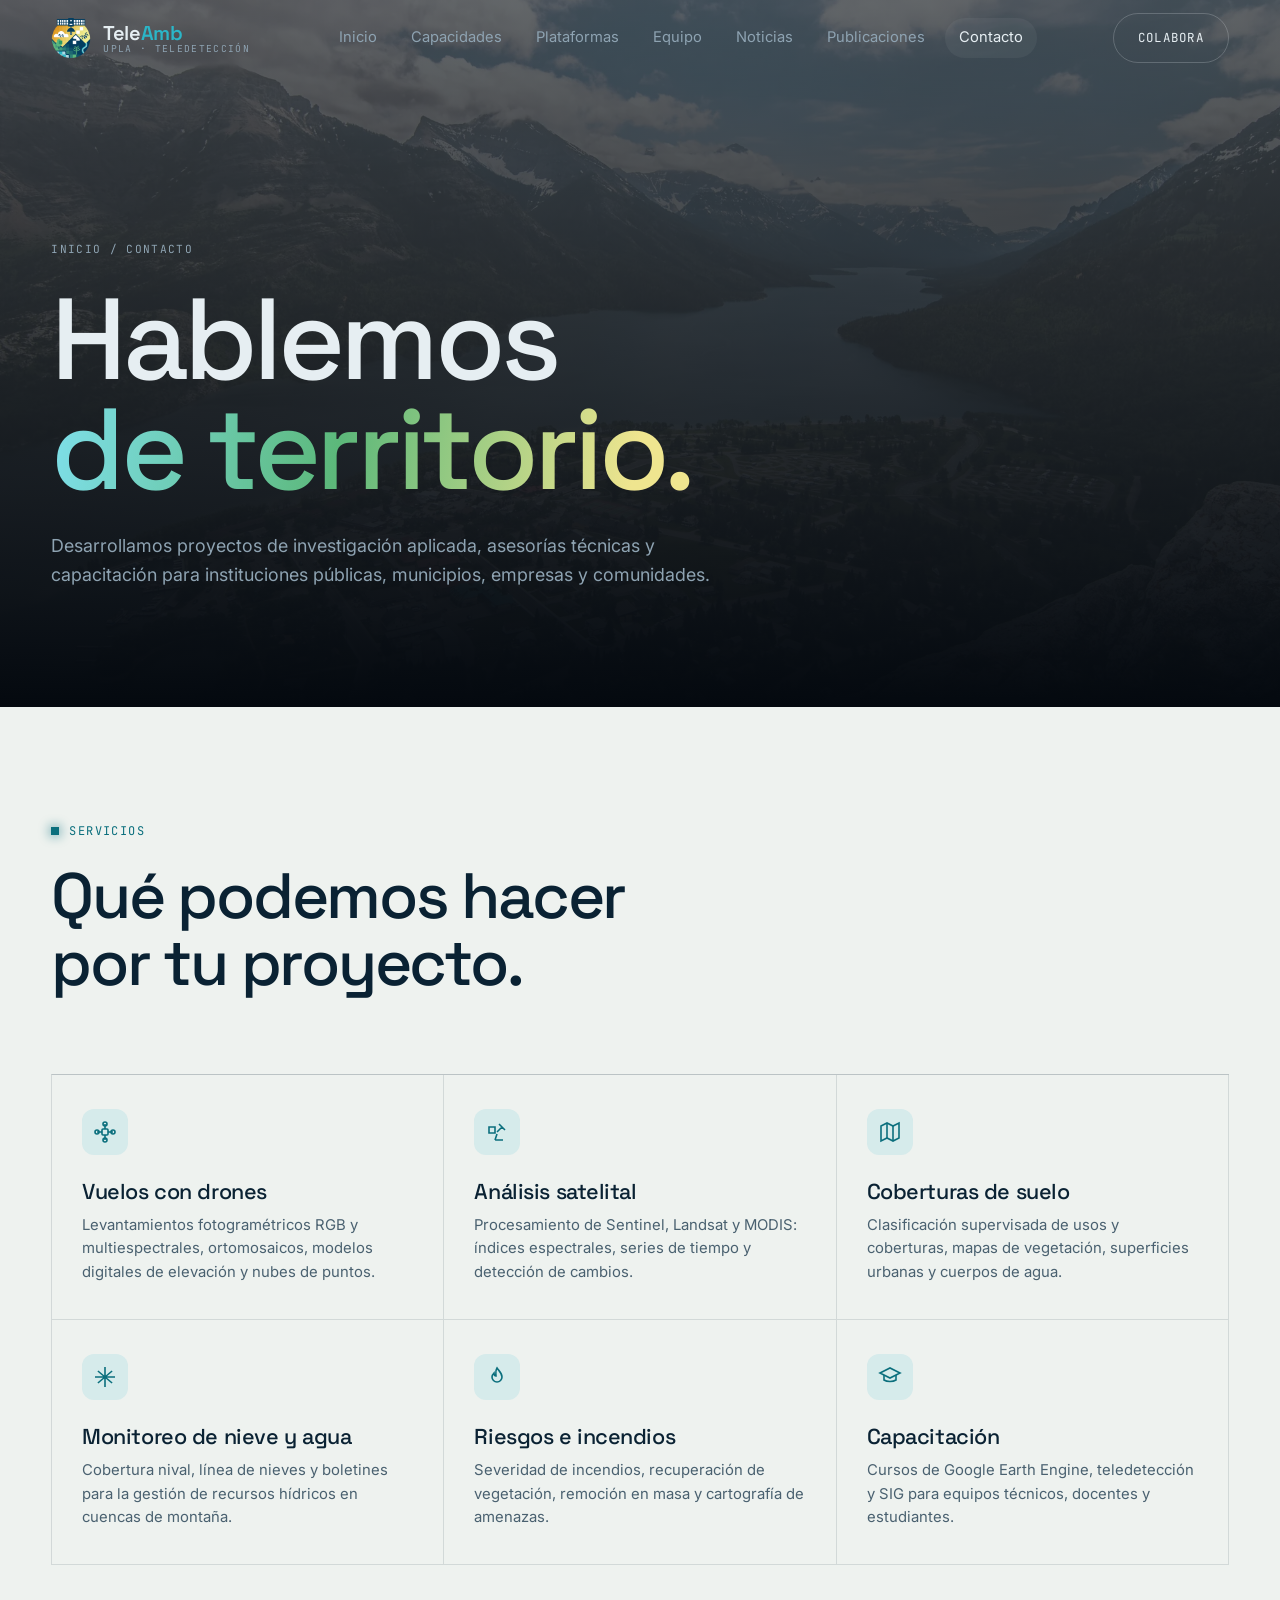
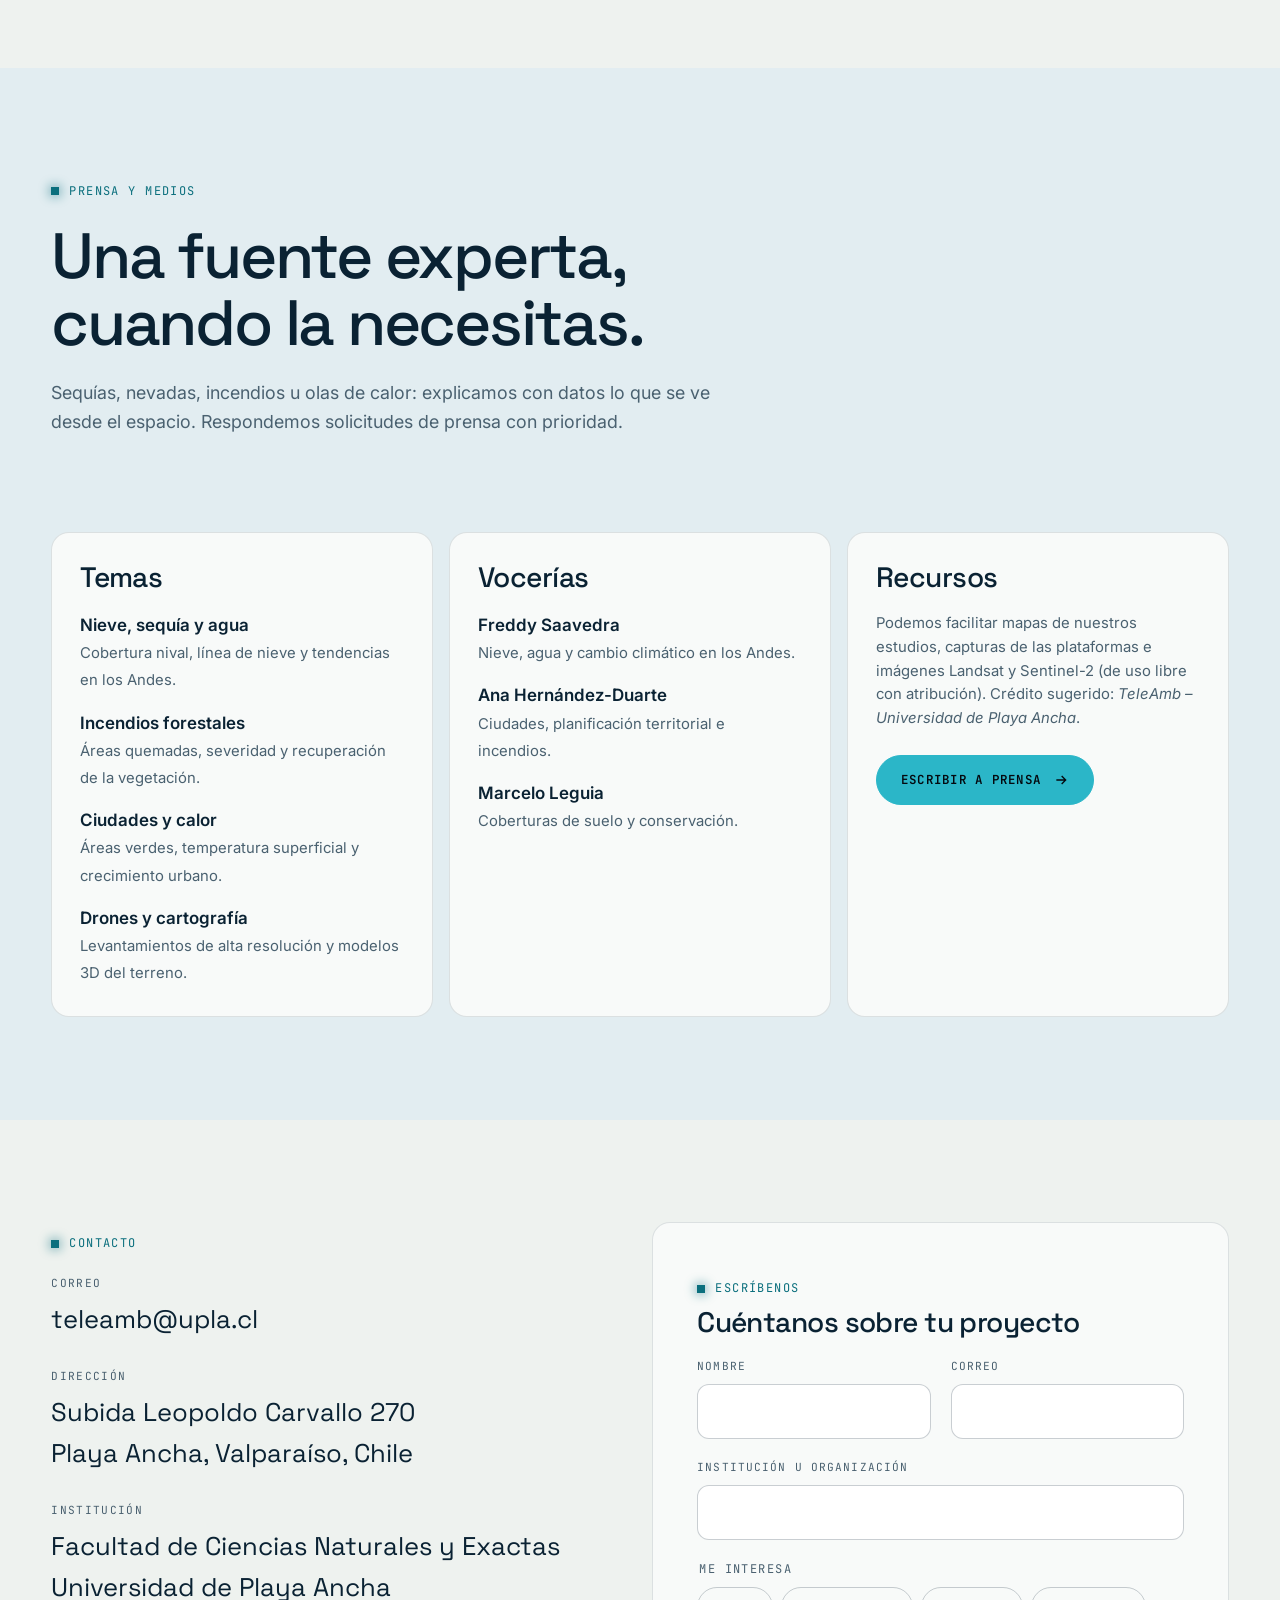
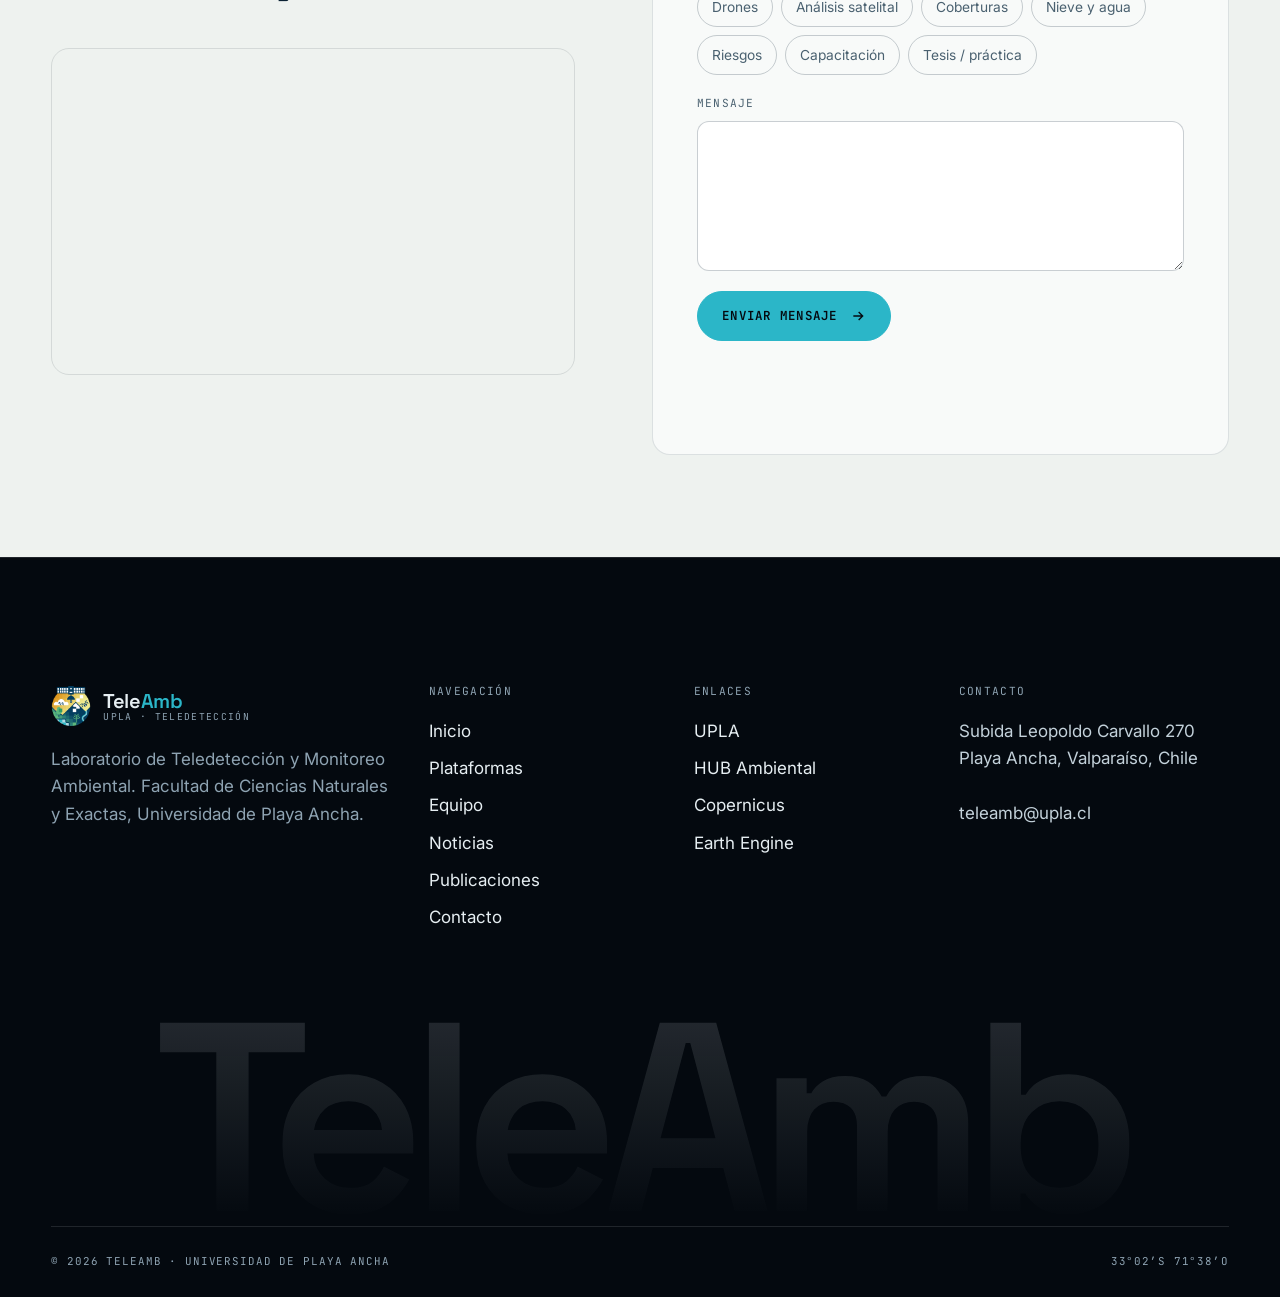
==== commit 1d516194: "Tema claro, rutas por público, casos aplicados, prensa y nuevo visualizador de nieve" ====
--- a/contact.html
+++ b/contact.html
@@ -99,6 +99,45 @@
             <h3>Capacitación</h3>
             <p>Cursos de Google Earth Engine, teledetección y SIG para equipos técnicos, docentes y estudiantes.</p>
           </article>
+        </div>
+      </div>
+    </section>
+
+    <!-- Prensa -->
+    <section class="section section--tight section--alt" id="prensa">
+      <div class="container">
+        <div class="section-head">
+          <div>
+            <p class="eyebrow">Prensa y medios</p>
+            <h2 class="h2" data-reveal>Una fuente experta,<br>cuando la necesitas.</h2>
+            <p class="lead" data-reveal>Sequías, nevadas, incendios u olas de calor: explicamos con datos lo que se ve desde el espacio. Respondemos solicitudes de prensa con prioridad.</p>
+          </div>
+        </div>
+        <div class="press">
+          <div class="press__col" data-reveal>
+            <h3 class="h3">Temas</h3>
+            <ul class="press__list">
+              <li><strong>Nieve, sequía y agua</strong><span>Cobertura nival, línea de nieve y tendencias en los Andes.</span></li>
+              <li><strong>Incendios forestales</strong><span>Áreas quemadas, severidad y recuperación de la vegetación.</span></li>
+              <li><strong>Ciudades y calor</strong><span>Áreas verdes, temperatura superficial y crecimiento urbano.</span></li>
+              <li><strong>Drones y cartografía</strong><span>Levantamientos de alta resolución y modelos 3D del terreno.</span></li>
+            </ul>
+          </div>
+          <div class="press__col" data-reveal style="--d:.08s">
+            <h3 class="h3">Vocerías</h3>
+            <ul class="press__list">
+              <li><strong>Freddy Saavedra</strong><span>Nieve, agua y cambio climático en los Andes.</span></li>
+              <li><strong>Ana Hernández-Duarte</strong><span>Ciudades, planificación territorial e incendios.</span></li>
+              <li><strong>Marcelo Leguia</strong><span>Coberturas de suelo y conservación.</span></li>
+            </ul>
+          </div>
+          <div class="press__col press__col--cta" data-reveal style="--d:.16s">
+            <h3 class="h3">Recursos</h3>
+            <p>Podemos facilitar mapas de nuestros estudios, capturas de las plataformas e imágenes Landsat y Sentinel-2 (de uso libre con atribución). Crédito sugerido: <em>TeleAmb – Universidad de Playa Ancha</em>.</p>
+            <a class="btn btn--primary" href="mailto:teleamb@upla.cl?subject=Prensa%20-%20solicitud%20de%20entrevista%20o%20im%C3%A1genes">Escribir a prensa
+              <svg viewBox="0 0 24 24" fill="none" stroke="currentColor" stroke-width="2" aria-hidden="true"><path d="M5 12h14M13 6l6 6-6 6"/></svg>
+            </a>
+          </div>
         </div>
       </div>
     </section>
--- a/assets/css/styles.css
+++ b/assets/css/styles.css
@@ -3,12 +3,11 @@
    ========================================================================== */
 
 :root {
-  --bg: #04090f;
-  --bg-2: #08131d;
-  --bg-3: #0d1c2a;
   --paper: #eef2ef;
   --paper-2: #e2e8e4;
+  --sky: #e2edf1;
   --ink: #0a2233;
+  --night: #04090f;
 
   --navy: #0b3c5d;
   --cyan: #2bb6c8;
@@ -18,10 +17,23 @@
   --ochre: #e39a2d;
   --sand: #efe58f;
 
-  --text: #e6eef2;
-  --muted: #8ea3b2;
-  --line: rgba(230, 238, 242, 0.12);
-  --line-2: rgba(230, 238, 242, 0.22);
+  /* Tema claro (base) */
+  --bg: var(--paper);
+  --bg-2: #f8faf9;
+  --bg-3: #e6ede9;
+  --text: var(--ink);
+  --text-2: #2f4a59;
+  --muted: #4a6170;
+  --line: rgba(10, 34, 51, 0.12);
+  --line-2: rgba(10, 34, 51, 0.22);
+  --accent: #0b6f7d;
+  --accent-2: #0b3c5d;
+  --ok: #2e7d4f;
+  --hover: rgba(10, 34, 51, 0.04);
+  --chip-bg: rgba(10, 34, 51, 0.06);
+  --field-bg: #fff;
+  --tag-bg: rgba(255, 255, 255, 0.75);
+  --on-accent: var(--night);
 
   --f-display: "Space Grotesk", system-ui, sans-serif;
   --f-body: "Inter", system-ui, sans-serif;
@@ -31,6 +43,44 @@
   --gutter: clamp(20px, 4vw, 56px);
   --radius: 18px;
   --ease: cubic-bezier(0.22, 1, 0.36, 1);
+  color-scheme: light;
+}
+
+/* Tema oscuro: momentos inmersivos (imágenes, laboratorio, cabecera y pie) */
+.theme-dark,
+.site-header,
+.site-footer,
+.hero,
+.page-hero,
+.feature,
+.cta,
+.scale-card,
+.line-card {
+  --bg: var(--night);
+  --bg-2: #08131d;
+  --bg-3: #0d1c2a;
+  --text: #e6eef2;
+  --text-2: #c3d1da;
+  --muted: #8ea3b2;
+  --line: rgba(230, 238, 242, 0.12);
+  --line-2: rgba(230, 238, 242, 0.22);
+  --accent: var(--cyan);
+  --accent-2: var(--cyan-2);
+  --ok: var(--green);
+  --hover: rgba(255, 255, 255, 0.05);
+  --chip-bg: rgba(255, 255, 255, 0.08);
+  --field-bg: rgba(255, 255, 255, 0.03);
+  --tag-bg: rgba(4, 9, 15, 0.45);
+  color: var(--text);
+  color-scheme: dark;
+}
+
+.theme-dark {
+  background: var(--bg);
+}
+
+.section--alt {
+  background: var(--sky);
 }
 
 *,
@@ -75,11 +125,11 @@
 
 ::selection {
   background: var(--cyan);
-  color: var(--bg);
+  color: var(--night);
 }
 
 :focus-visible {
-  outline: 2px solid var(--cyan);
+  outline: 2px solid var(--accent);
   outline-offset: 3px;
 }
 
@@ -90,7 +140,7 @@
   z-index: 200;
   padding: 10px 16px;
   background: var(--cyan);
-  color: var(--bg);
+  color: var(--night);
   border-radius: 8px;
   font-weight: 600;
 }
@@ -152,7 +202,7 @@
   display: inline-flex;
   align-items: center;
   gap: 10px;
-  color: var(--cyan);
+  color: var(--accent);
   margin-bottom: 22px;
 }
 
@@ -201,7 +251,7 @@
 .btn--primary {
   background: var(--cyan);
   border-color: var(--cyan);
-  color: var(--bg);
+  color: var(--on-accent);
   font-weight: 600;
 }
 
@@ -212,7 +262,7 @@
 
 .btn--ghost:hover {
   border-color: var(--text);
-  background: rgba(255, 255, 255, 0.06);
+  background: var(--hover);
 }
 
 .btn--dark {
@@ -233,7 +283,7 @@
   font-size: 0.75rem;
   letter-spacing: 0.1em;
   text-transform: uppercase;
-  color: var(--cyan);
+  color: var(--accent);
 }
 
 .link-arrow::after {
@@ -299,7 +349,7 @@
 }
 
 .brand__name b {
-  color: var(--cyan);
+  color: var(--accent);
   font-weight: 600;
 }
 
@@ -332,7 +382,7 @@
 .nav__links a:hover,
 .nav__links a[aria-current="page"] {
   color: var(--text);
-  background: rgba(255, 255, 255, 0.06);
+  background: var(--hover);
 }
 
 .nav__cta {
@@ -517,7 +567,7 @@
 
 .hero__bottom .lead {
   max-width: 48ch;
-  color: #b9c9d3;
+  color: var(--text-2);
 }
 
 .hero__actions {
@@ -661,10 +711,6 @@
 .section--paper .lead,
 .section--paper .muted {
   color: #4a6170;
-}
-
-.section--paper .eyebrow {
-  color: var(--teal);
 }
 
 .section-head {
@@ -723,7 +769,7 @@
 
 .manifesto em {
   font-style: normal;
-  color: var(--cyan);
+  color: var(--accent);
 }
 
 .about-grid {
@@ -741,6 +787,136 @@
 @media (max-width: 900px) {
   .about-grid {
     grid-template-columns: 1fr;
+  }
+}
+
+/* ---------- Para quién ---------- */
+
+.paths {
+  display: grid;
+  grid-template-columns: repeat(4, minmax(0, 1fr));
+  gap: 16px;
+}
+
+.path {
+  display: flex;
+  flex-direction: column;
+  gap: 16px;
+  padding: 28px 26px;
+  border-radius: var(--radius);
+  background: var(--bg-2);
+  border: 1px solid var(--line);
+  transition: transform 0.4s var(--ease), box-shadow 0.4s var(--ease);
+}
+
+.path:hover {
+  transform: translateY(-4px);
+  box-shadow: 0 24px 50px -30px rgba(11, 60, 93, 0.45);
+}
+
+.path__who {
+  font-family: var(--f-mono);
+  font-size: 0.7rem;
+  letter-spacing: 0.12em;
+  text-transform: uppercase;
+  color: var(--accent);
+}
+
+.path h3 {
+  font-size: 1.3rem;
+  line-height: 1.2;
+}
+
+.path ul {
+  list-style: none;
+  margin: auto 0 0;
+  padding: 16px 0 0;
+  border-top: 1px solid var(--line);
+  display: grid;
+  gap: 10px;
+}
+
+.path .link-arrow {
+  text-transform: none;
+  letter-spacing: 0;
+  font-family: var(--f-body);
+  font-size: 0.92rem;
+  font-weight: 500;
+}
+
+@media (max-width: 1080px) {
+  .paths {
+    grid-template-columns: repeat(2, minmax(0, 1fr));
+  }
+}
+
+@media (max-width: 600px) {
+  .paths {
+    grid-template-columns: minmax(0, 1fr);
+  }
+}
+
+/* ---------- Casos ---------- */
+
+.cases-head {
+  margin-top: clamp(80px, 10vw, 140px);
+}
+
+.cases {
+  display: grid;
+  grid-template-columns: repeat(3, minmax(0, 1fr));
+  gap: 16px;
+}
+
+.case {
+  display: flex;
+  flex-direction: column;
+  gap: 20px;
+  padding: 30px 28px;
+  border-radius: var(--radius);
+  background: var(--bg-2);
+  border: 1px solid var(--line);
+}
+
+.case__tag {
+  align-self: flex-start;
+  font-family: var(--f-mono);
+  font-size: 0.68rem;
+  letter-spacing: 0.12em;
+  text-transform: uppercase;
+  padding: 6px 12px;
+  border-radius: 999px;
+  background: var(--navy);
+  color: #e6eef2;
+}
+
+.case dl {
+  margin: 0;
+  display: grid;
+  gap: 16px;
+}
+
+.case dt {
+  font-family: var(--f-mono);
+  font-size: 0.66rem;
+  letter-spacing: 0.12em;
+  text-transform: uppercase;
+  color: var(--muted);
+  margin-bottom: 4px;
+}
+
+.case dd {
+  margin: 0;
+  color: var(--text);
+}
+
+.case .link-arrow {
+  margin-top: auto;
+}
+
+@media (max-width: 900px) {
+  .cases {
+    grid-template-columns: minmax(0, 1fr);
   }
 }
 
@@ -771,7 +947,7 @@
   font-family: var(--f-display);
   font-size: clamp(1.2rem, 2vw, 1.6rem);
   white-space: nowrap;
-  color: #c8d6de;
+  color: var(--text-2);
 }
 
 .marquee__item small {
@@ -788,7 +964,7 @@
 .marquee__item::after {
   content: "✦";
   margin-left: 42px;
-  color: var(--cyan);
+  color: var(--accent);
   font-size: 0.8rem;
 }
 
@@ -858,7 +1034,7 @@
   padding: 6px 12px;
   border-radius: 999px;
   border: 1px solid var(--line-2);
-  background: rgba(4, 9, 15, 0.45);
+  background: var(--tag-bg);
   backdrop-filter: blur(8px);
   -webkit-backdrop-filter: blur(8px);
 }
@@ -869,7 +1045,7 @@
 }
 
 .scale-card p {
-  color: #c3d1da;
+  color: var(--text-2);
   max-width: 44ch;
   margin: 0 0 26px;
 }
@@ -909,7 +1085,7 @@
   font-size: 0.8rem;
   padding: 5px 12px;
   border-radius: 999px;
-  background: rgba(255, 255, 255, 0.08);
+  background: var(--chip-bg);
   border: 1px solid var(--line);
 }
 
@@ -1106,7 +1282,7 @@
   place-items: center;
   border-radius: 50%;
   background: var(--cyan);
-  color: var(--bg);
+  color: var(--on-accent);
   font-size: 1.1rem;
 }
 
@@ -1215,7 +1391,7 @@
   font-size: 0.68rem;
   letter-spacing: 0.12em;
   text-transform: uppercase;
-  color: var(--cyan-2);
+  color: var(--accent-2);
   padding: 5px 11px;
   border-radius: 999px;
   background: rgba(4, 9, 15, 0.6);
@@ -1230,7 +1406,7 @@
 
 .line-card p {
   margin: 0;
-  color: #bccbd4;
+  color: var(--text-2);
   font-size: 0.95rem;
   max-height: 0;
   opacity: 0;
@@ -1243,6 +1419,12 @@
   max-height: 160px;
   opacity: 1;
   margin-bottom: 10px;
+}
+
+.line-card__use {
+  margin-bottom: 12px;
+  font-size: 0.95rem;
+  color: var(--cyan-2);
 }
 
 .line-card .chips {
@@ -1312,7 +1494,7 @@
   font-family: var(--f-mono);
   font-size: 0.72rem;
   letter-spacing: 0.12em;
-  color: var(--cyan);
+  color: var(--accent);
 }
 
 .step h3 {
@@ -1333,7 +1515,7 @@
   font-family: var(--f-mono);
   font-size: 0.72rem;
   letter-spacing: 0.05em;
-  color: #b6c6d0;
+  color: var(--text-2);
 }
 
 .step li {
@@ -1407,7 +1589,7 @@
 }
 
 .feature__body p {
-  color: #c0cfd8;
+  color: var(--text-2);
   max-width: 52ch;
 }
 
@@ -1437,7 +1619,7 @@
 
 .stat__value small {
   font-size: 0.45em;
-  color: var(--cyan);
+  color: var(--accent);
   margin-left: 4px;
 }
 
@@ -1572,13 +1754,13 @@
 }
 
 .pub:hover {
-  background: rgba(255, 255, 255, 0.025);
+  background: var(--hover);
 }
 
 .pub__year {
   font-family: var(--f-mono);
   font-size: 0.85rem;
-  color: var(--cyan);
+  color: var(--accent);
 }
 
 .pub__title {
@@ -1621,7 +1803,7 @@
 
 .pub:hover .pub__go {
   background: var(--cyan);
-  color: var(--bg);
+  color: var(--on-accent);
   border-color: var(--cyan);
 }
 
@@ -1765,7 +1947,7 @@
   place-items: center;
   font-family: var(--f-display);
   font-size: 3rem;
-  color: var(--cyan-2);
+  color: #7fe0ec;
 }
 
 .member__role {
@@ -1773,7 +1955,7 @@
   font-size: 0.68rem;
   letter-spacing: 0.12em;
   text-transform: uppercase;
-  color: var(--cyan);
+  color: var(--accent);
 }
 
 .member h3 {
@@ -1789,12 +1971,12 @@
 .member a.member__mail {
   font-family: var(--f-mono);
   font-size: 0.74rem;
-  color: #b6c6d0;
+  color: var(--text-2);
   word-break: break-all;
 }
 
 .member a.member__mail:hover {
-  color: var(--cyan);
+  color: var(--accent);
 }
 
 .team-filter {
@@ -1933,7 +2115,7 @@
 }
 
 .cta p {
-  color: #c6d6df;
+  color: var(--text-2);
   max-width: 50ch;
   margin: 24px 0 36px;
 }
@@ -1973,12 +2155,12 @@
 }
 
 .footer-grid a:hover {
-  color: var(--cyan);
+  color: var(--accent);
 }
 
 .footer-grid address {
   font-style: normal;
-  color: #b6c6d0;
+  color: var(--text-2);
 }
 
 .footer-about p {
@@ -2073,7 +2255,7 @@
 }
 
 .breadcrumb a:hover {
-  color: var(--cyan);
+  color: var(--accent);
 }
 
 .toolbar {
@@ -2093,7 +2275,7 @@
   padding: 12px 18px;
   border-radius: 999px;
   border: 1px solid var(--line-2);
-  background: rgba(255, 255, 255, 0.03);
+  background: var(--field-bg);
 }
 
 .search input {
@@ -2148,7 +2330,7 @@
 
 .pub-detail p {
   margin: 0;
-  color: #b6c6d0;
+  color: var(--text-2);
   font-size: 0.95rem;
 }
 
@@ -2169,7 +2351,7 @@
 }
 
 .pub__toggle[aria-expanded="true"] .pub__title {
-  color: var(--cyan-2);
+  color: var(--accent-2);
 }
 
 @media (max-width: 700px) {
@@ -2208,7 +2390,7 @@
 }
 
 .contact-info dd a:hover {
-  color: var(--cyan);
+  color: var(--accent);
 }
 
 .map {
@@ -2217,7 +2399,7 @@
   overflow: hidden;
   border: 1px solid var(--line);
   aspect-ratio: 16 / 10;
-  filter: grayscale(0.6) invert(0.92) hue-rotate(180deg) contrast(0.9);
+  filter: grayscale(0.35) contrast(0.95);
 }
 
 .map iframe {
@@ -2255,7 +2437,7 @@
   padding: 14px 16px;
   border-radius: 12px;
   border: 1px solid var(--line-2);
-  background: var(--bg);
+  background: var(--field-bg);
   color: var(--text);
   font: inherit;
   font-size: 0.98rem;
@@ -2317,7 +2499,7 @@
 .service-picks input:checked + span {
   background: var(--cyan);
   border-color: var(--cyan);
-  color: var(--bg);
+  color: var(--on-accent);
 }
 
 .service-picks input:focus-visible + span {
@@ -2340,6 +2522,53 @@
 @media (max-width: 560px) {
   .field-row {
     grid-template-columns: 1fr;
+  }
+}
+
+/* Prensa */
+.press {
+  display: grid;
+  grid-template-columns: repeat(3, minmax(0, 1fr));
+  gap: 16px;
+}
+
+.press__col {
+  padding: 30px 28px;
+  border-radius: var(--radius);
+  background: var(--bg-2);
+  border: 1px solid var(--line);
+}
+
+.press__col .h3 {
+  margin-bottom: 20px;
+}
+
+.press__list {
+  list-style: none;
+  margin: 0;
+  padding: 0;
+  display: grid;
+  gap: 16px;
+}
+
+.press__list strong {
+  display: block;
+  font-weight: 600;
+}
+
+.press__list span,
+.press__col p {
+  color: var(--muted);
+  font-size: 0.93rem;
+}
+
+.press__col p {
+  margin: 0 0 24px;
+}
+
+@media (max-width: 900px) {
+  .press {
+    grid-template-columns: minmax(0, 1fr);
   }
 }
 
@@ -2369,7 +2598,7 @@
   display: grid;
   place-items: center;
   background: rgba(43, 182, 200, 0.12);
-  color: var(--cyan);
+  color: var(--accent);
   margin-bottom: 26px;
 }
 
@@ -2476,9 +2705,9 @@
 .platforms-section {
   overflow: hidden;
   background:
-    radial-gradient(ellipse 60% 50% at 85% 40%, rgba(43, 182, 200, 0.1), transparent 70%),
-    radial-gradient(ellipse 50% 40% at 10% 90%, rgba(92, 184, 122, 0.07), transparent 70%),
-    var(--bg);
+    radial-gradient(ellipse 60% 50% at 85% 40%, rgba(43, 182, 200, 0.14), transparent 70%),
+    radial-gradient(ellipse 50% 40% at 10% 90%, rgba(92, 184, 122, 0.1), transparent 70%),
+    var(--sky);
 }
 
 .platforms-section .h2 .count {
@@ -2486,7 +2715,7 @@
   font-size: 0.32em;
   letter-spacing: 0.08em;
   vertical-align: super;
-  color: var(--cyan);
+  color: var(--accent);
   margin-left: 0.3em;
 }
 
@@ -2496,7 +2725,7 @@
   overflow: hidden;
   border: 1px solid var(--line-2);
   background: var(--bg-2);
-  box-shadow: 0 50px 100px -40px rgba(43, 182, 200, 0.28), 0 20px 40px -20px rgba(0, 0, 0, 0.6);
+  box-shadow: 0 50px 100px -40px rgba(11, 60, 93, 0.35), 0 20px 40px -24px rgba(10, 34, 51, 0.35);
 }
 
 .browser__bar {
@@ -2531,7 +2760,7 @@
   margin-left: 10px;
   padding: 5px 14px;
   border-radius: 999px;
-  background: rgba(255, 255, 255, 0.05);
+  background: var(--chip-bg);
   font-family: var(--f-mono);
   font-size: 0.7rem;
   color: var(--muted);
@@ -2549,7 +2778,7 @@
   font-size: 0.62rem;
   letter-spacing: 0.12em;
   text-transform: uppercase;
-  color: var(--green);
+  color: var(--ok);
   white-space: nowrap;
 }
 
@@ -2624,6 +2853,7 @@
   backdrop-filter: blur(8px);
   -webkit-backdrop-filter: blur(8px);
   font-size: 0.66rem;
+  color: #e6eef2;
 }
 
 .showcase {
@@ -2682,11 +2912,11 @@
   opacity: 0;
   transform: translate(-6px, 6px);
   transition: opacity 0.3s var(--ease), transform 0.4s var(--ease);
-  color: var(--cyan);
+  color: var(--accent);
 }
 
 .showcase__item.is-active .showcase__num {
-  color: var(--cyan);
+  color: var(--accent);
 }
 
 .showcase__item.is-active .showcase__title {
@@ -2752,14 +2982,14 @@
 }
 
 .showcase__meta .tag {
-  color: var(--cyan-2);
+  color: var(--accent-2);
 }
 
 .showcase__info p {
   min-height: 4.8em;
   max-width: 62ch;
   margin: 18px 0;
-  color: #c3d1da;
+  color: var(--text-2);
 }
 
 @media (max-width: 900px) {
@@ -2785,7 +3015,7 @@
   }
 
   .showcase__num {
-    color: var(--cyan);
+    color: var(--accent);
   }
 
   .showcase__mobile {
@@ -2843,7 +3073,7 @@
   font-size: 0.72rem;
   letter-spacing: 0.12em;
   text-transform: uppercase;
-  color: var(--cyan);
+  color: var(--accent);
 }
 
 .pcard h3 {
@@ -2852,7 +3082,7 @@
 }
 
 .pcard h3 a:hover {
-  color: var(--cyan-2);
+  color: var(--accent-2);
 }
 
 .pcard__proj {
@@ -2862,7 +3092,7 @@
 
 .pcard__body > p:not(.pcard__proj) {
   margin: 0 0 20px;
-  color: #c3d1da;
+  color: var(--text-2);
   max-width: 60ch;
 }
 
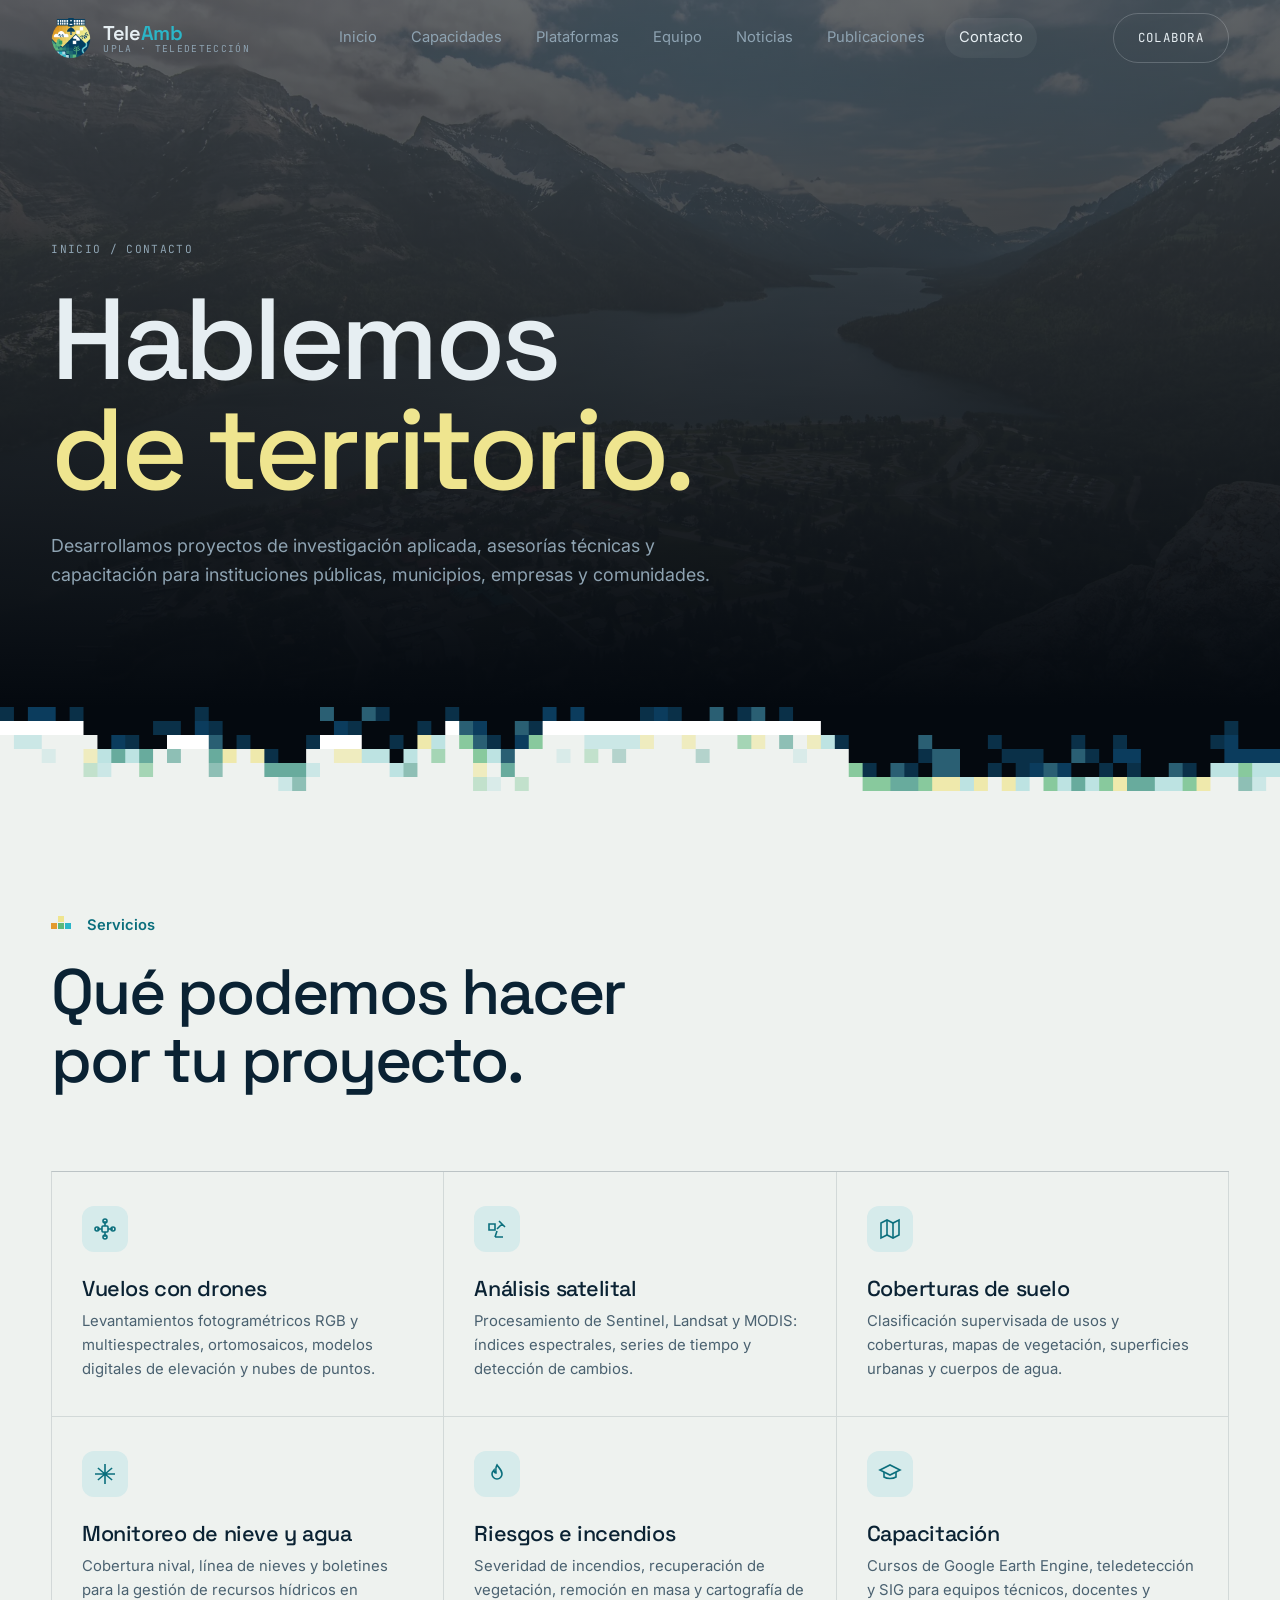
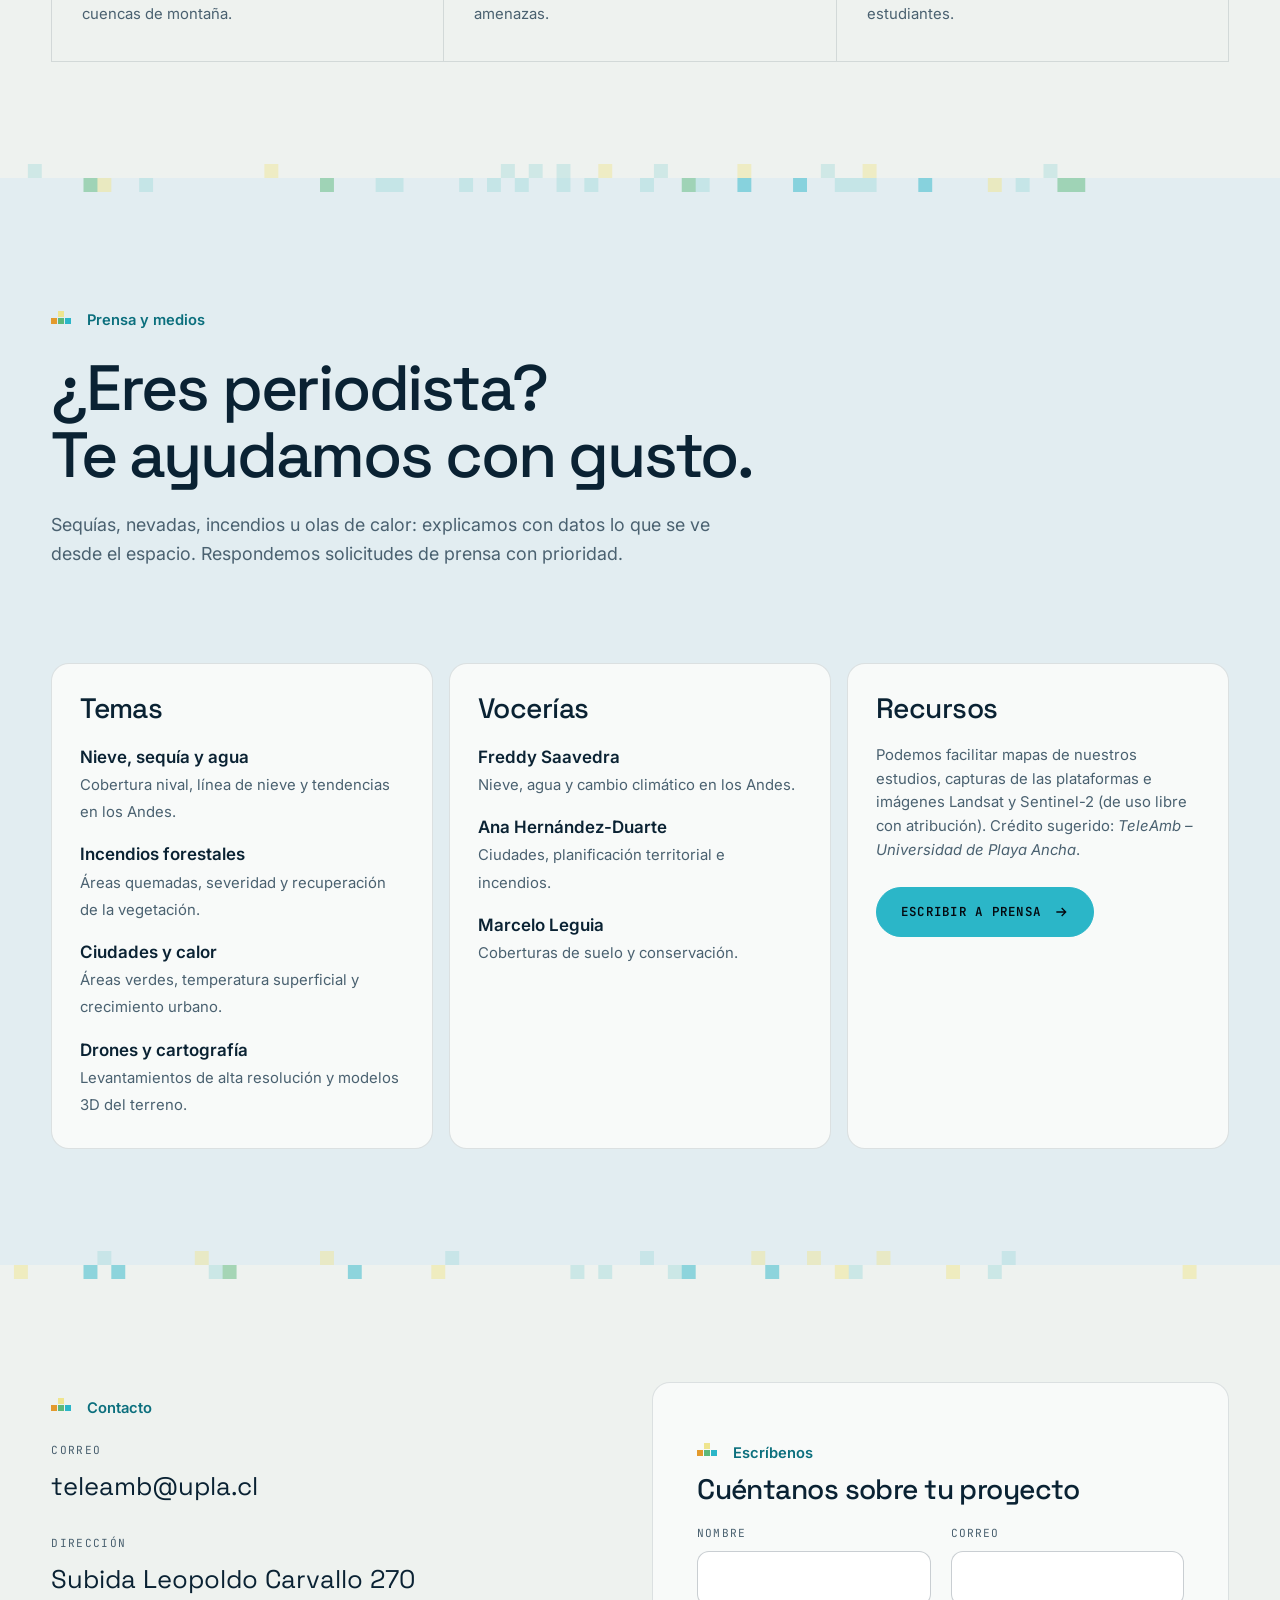
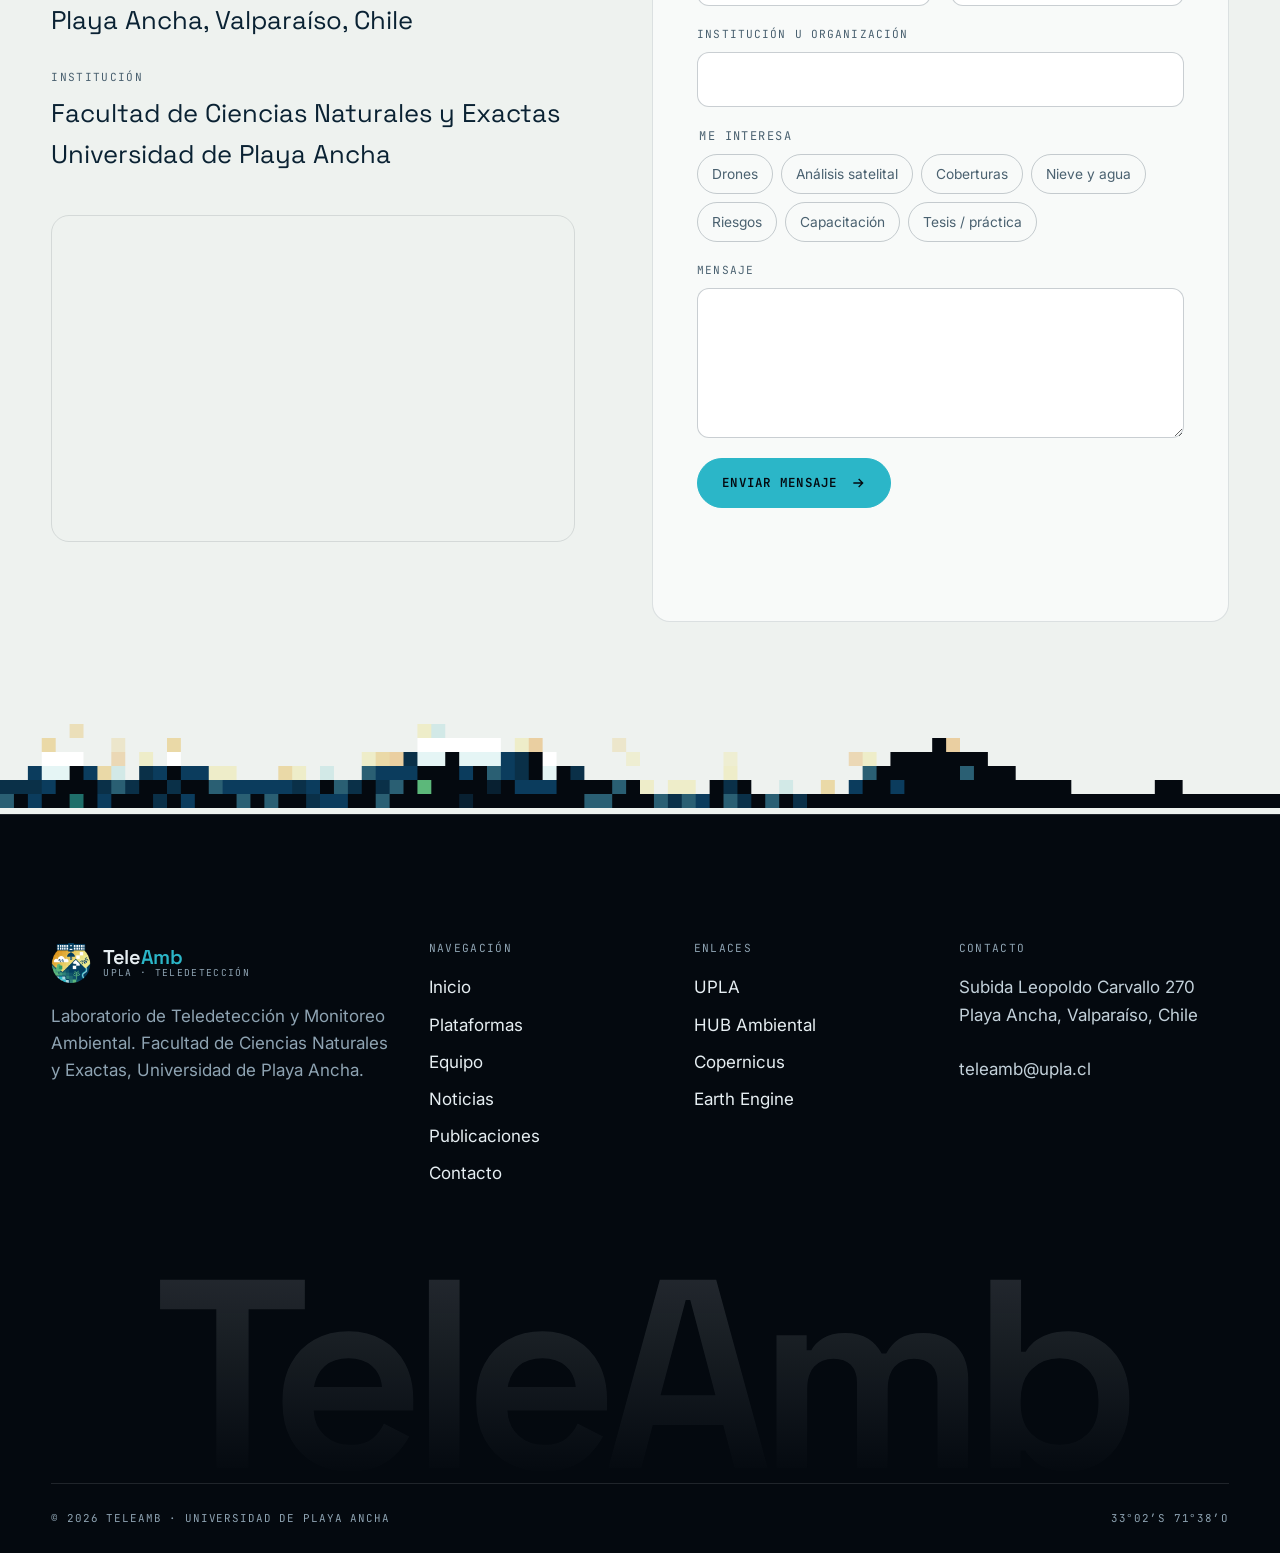
==== commit 30060940: "Diseño más orgánico: costuras de píxeles con la paleta del logo, curvas de nivel, colores temáticos " ====
--- a/contact.html
+++ b/contact.html
@@ -59,6 +59,8 @@
       </div>
     </section>
 
+    <div class="seam" data-seam="night paper" aria-hidden="true"></div>
+
     <!-- Servicios -->
     <section class="section section--tight">
       <div class="container">
@@ -103,13 +105,14 @@
       </div>
     </section>
 
+    <div class="seam seam--soft" data-seam="paper sky" aria-hidden="true"></div>
     <!-- Prensa -->
     <section class="section section--tight section--alt" id="prensa">
       <div class="container">
         <div class="section-head">
           <div>
             <p class="eyebrow">Prensa y medios</p>
-            <h2 class="h2" data-reveal>Una fuente experta,<br>cuando la necesitas.</h2>
+            <h2 class="h2" data-reveal>¿Eres periodista?<br>Te ayudamos con gusto.</h2>
             <p class="lead" data-reveal>Sequías, nevadas, incendios u olas de calor: explicamos con datos lo que se ve desde el espacio. Respondemos solicitudes de prensa con prioridad.</p>
           </div>
         </div>
@@ -142,6 +145,7 @@
       </div>
     </section>
 
+    <div class="seam seam--soft" data-seam="sky paper" aria-hidden="true"></div>
     <!-- Contacto -->
     <section class="section section--tight" id="formulario">
       <div class="container contact-grid">
@@ -211,6 +215,7 @@
     </section>
   </main>
 
+  <div class="seam" data-seam="paper night" aria-hidden="true"></div>
   <footer class="site-footer">
     <div class="container">
       <div class="footer-grid">
@@ -258,6 +263,7 @@
     </div>
   </footer>
 
+  <script src="assets/js/seams.js" defer></script>
   <script src="assets/js/main.js" defer></script>
   <script>
     document.querySelector("[data-contact-form]").addEventListener("submit", function (e) {
--- a/assets/css/styles.css
+++ b/assets/css/styles.css
@@ -83,6 +83,50 @@
   background: var(--sky);
 }
 
+/* Colores temáticos tomados del logo: cada tema usa el suyo */
+[data-tone="nieve"] {
+  --tone: var(--cyan);
+  --tone-ink: #0b6f7d;
+}
+
+[data-tone="vegetacion"] {
+  --tone: var(--green);
+  --tone-ink: #2e7d4f;
+}
+
+[data-tone="fuego"] {
+  --tone: var(--ochre);
+  --tone-ink: #9a5a0c;
+}
+
+[data-tone="ciudad"] {
+  --tone: var(--navy);
+  --tone-ink: var(--navy);
+}
+
+[data-tone="dron"] {
+  --tone: var(--teal);
+  --tone-ink: #1f6f6a;
+}
+
+/* Costuras de píxeles entre secciones (ver seams.js) */
+.seam {
+  position: relative;
+  height: clamp(56px, 7vw, 98px);
+  overflow: hidden;
+  line-height: 0;
+}
+
+.seam--soft {
+  height: 28px;
+}
+
+.seam canvas {
+  position: absolute;
+  top: 0;
+  left: 0;
+}
+
 *,
 *::before,
 *::after {
@@ -201,24 +245,27 @@
 .eyebrow {
   display: inline-flex;
   align-items: center;
-  gap: 10px;
+  gap: 30px;
   color: var(--accent);
   margin-bottom: 22px;
-}
-
+  font-family: var(--f-body);
+  font-size: 0.92rem;
+  font-weight: 600;
+  letter-spacing: 0;
+  text-transform: none;
+}
+
+/* Tres píxeles del mosaico del logo */
 .eyebrow::before {
   content: "";
-  width: 8px;
-  height: 8px;
-  background: currentColor;
-  box-shadow: 0 0 12px currentColor;
+  width: 6px;
+  height: 6px;
+  background: var(--ochre);
+  box-shadow: 7px 0 0 var(--green), 14px 0 0 var(--cyan), 7px -7px 0 var(--sand);
 }
 
 .text-gradient {
-  background: linear-gradient(100deg, var(--cyan-2), var(--green) 45%, var(--sand) 90%);
-  -webkit-background-clip: text;
-  background-clip: text;
-  color: transparent;
+  color: var(--sand);
 }
 
 /* ---------- Botones ---------- */
@@ -306,7 +353,7 @@
 }
 
 .site-header.is-scrolled {
-  background: rgba(4, 9, 15, 0.78);
+  background: rgba(6, 22, 34, 0.94);
   backdrop-filter: blur(14px) saturate(140%);
   -webkit-backdrop-filter: blur(14px) saturate(140%);
   border-color: var(--line);
@@ -735,17 +782,14 @@
   color: var(--muted);
 }
 
-.grid-lines {
+.grid-lines,
+.topo {
   position: absolute;
   inset: 0;
   pointer-events: none;
-  background-image:
-    linear-gradient(var(--line) 1px, transparent 1px),
-    linear-gradient(90deg, var(--line) 1px, transparent 1px);
-  background-size: 80px 80px;
-  mask-image: radial-gradient(ellipse at center, black 20%, transparent 75%);
-  -webkit-mask-image: radial-gradient(ellipse at center, black 20%, transparent 75%);
-  opacity: 0.45;
+  background: url("../img/curvas.svg") center / cover no-repeat;
+  mask-image: linear-gradient(90deg, transparent 0%, black 45%, black 100%);
+  -webkit-mask-image: linear-gradient(90deg, transparent 0%, black 45%, black 100%);
 }
 
 /* ---------- Manifiesto ---------- */
@@ -782,6 +826,25 @@
 .about-grid__side p {
   color: var(--muted);
   margin: 0 0 28px;
+}
+
+.field-photo {
+  margin: 40px 0 0;
+  transform: rotate(-1.2deg);
+}
+
+.field-photo img {
+  width: 100%;
+  aspect-ratio: 4 / 3;
+  object-fit: cover;
+  border: 8px solid #fff;
+  box-shadow: 0 20px 40px -24px rgba(10, 34, 51, 0.5);
+}
+
+.field-photo figcaption {
+  margin-top: 10px;
+  font-size: 0.85rem;
+  color: var(--muted);
 }
 
 @media (max-width: 900px) {
@@ -885,9 +948,17 @@
   letter-spacing: 0.12em;
   text-transform: uppercase;
   padding: 6px 12px;
-  border-radius: 999px;
-  background: var(--navy);
+  border-radius: 4px;
+  background: var(--tone, var(--navy));
+  color: var(--night);
+}
+
+.case[data-tone="ciudad"] .case__tag {
   color: #e6eef2;
+}
+
+.case {
+  border-top: 4px solid var(--tone, var(--navy));
 }
 
 .case dl {
@@ -926,7 +997,6 @@
   border-block: 1px solid var(--line);
   overflow: hidden;
   padding-block: 26px;
-  background: var(--bg-2);
 }
 
 .marquee__track {
@@ -962,10 +1032,23 @@
 }
 
 .marquee__item::after {
-  content: "✦";
+  content: "";
+  width: 8px;
+  height: 8px;
   margin-left: 42px;
-  color: var(--accent);
-  font-size: 0.8rem;
+  background: var(--sep, var(--cyan));
+}
+
+.marquee__item:nth-child(4n + 1) {
+  --sep: var(--ochre);
+}
+
+.marquee__item:nth-child(4n + 2) {
+  --sep: var(--green);
+}
+
+.marquee__item:nth-child(4n + 3) {
+  --sep: var(--sand);
 }
 
 @keyframes marquee {
@@ -1399,6 +1482,15 @@
   -webkit-backdrop-filter: blur(6px);
 }
 
+.line-card__num::before {
+  content: "";
+  display: inline-block;
+  width: 7px;
+  height: 7px;
+  margin-right: 9px;
+  background: var(--tone, var(--cyan));
+}
+
 .line-card h3 {
   font-size: clamp(1.5rem, 2.2vw, 2rem);
   margin-bottom: 12px;
@@ -1482,8 +1574,19 @@
   left: 0;
   width: 9px;
   height: 9px;
+  background: var(--ochre);
+}
+
+.step:nth-child(2)::before {
+  background: #e3b43a;
+}
+
+.step:nth-child(3)::before {
+  background: var(--green);
+}
+
+.step:nth-child(4)::before {
   background: var(--cyan);
-  box-shadow: 0 0 14px var(--cyan);
 }
 
 .step + .step::before {
@@ -1682,8 +1785,15 @@
 .news-card__meta .tag {
   background: transparent;
   border-color: rgba(10, 34, 51, 0.2);
-  color: var(--teal);
+  color: var(--tone-ink, var(--accent));
   backdrop-filter: none;
+}
+
+.news-card__meta .tag::before {
+  content: "";
+  width: 6px;
+  height: 6px;
+  background: var(--tone, var(--accent));
 }
 
 .news-card h3 {
@@ -2100,10 +2210,10 @@
   width: 420px;
   height: 420px;
   z-index: -1;
-  opacity: 0.5;
+  opacity: 0.92;
   display: grid;
   grid-template-columns: repeat(7, 1fr);
-  gap: 4px;
+  gap: 0;
 }
 
 .cta__pixels span {
@@ -2934,8 +3044,8 @@
   left: 0;
   right: 0;
   bottom: -1px;
-  height: 2px;
-  background: linear-gradient(90deg, var(--cyan), var(--green));
+  height: 3px;
+  background: var(--tone, var(--cyan));
   transform: scaleX(0);
   transform-origin: left;
 }
@@ -2982,7 +3092,12 @@
 }
 
 .showcase__meta .tag {
-  color: var(--accent-2);
+  color: var(--tone-ink, var(--accent-2));
+  border-color: var(--tone, var(--line-2));
+}
+
+.showcase__item.is-active .showcase__num {
+  color: var(--tone-ink, var(--accent));
 }
 
 .showcase__info p {
@@ -3073,7 +3188,16 @@
   font-size: 0.72rem;
   letter-spacing: 0.12em;
   text-transform: uppercase;
-  color: var(--accent);
+  color: var(--tone-ink, var(--accent));
+}
+
+.pcard__num::before {
+  content: "";
+  display: inline-block;
+  width: 7px;
+  height: 7px;
+  margin-right: 10px;
+  background: var(--tone, var(--accent));
 }
 
 .pcard h3 {
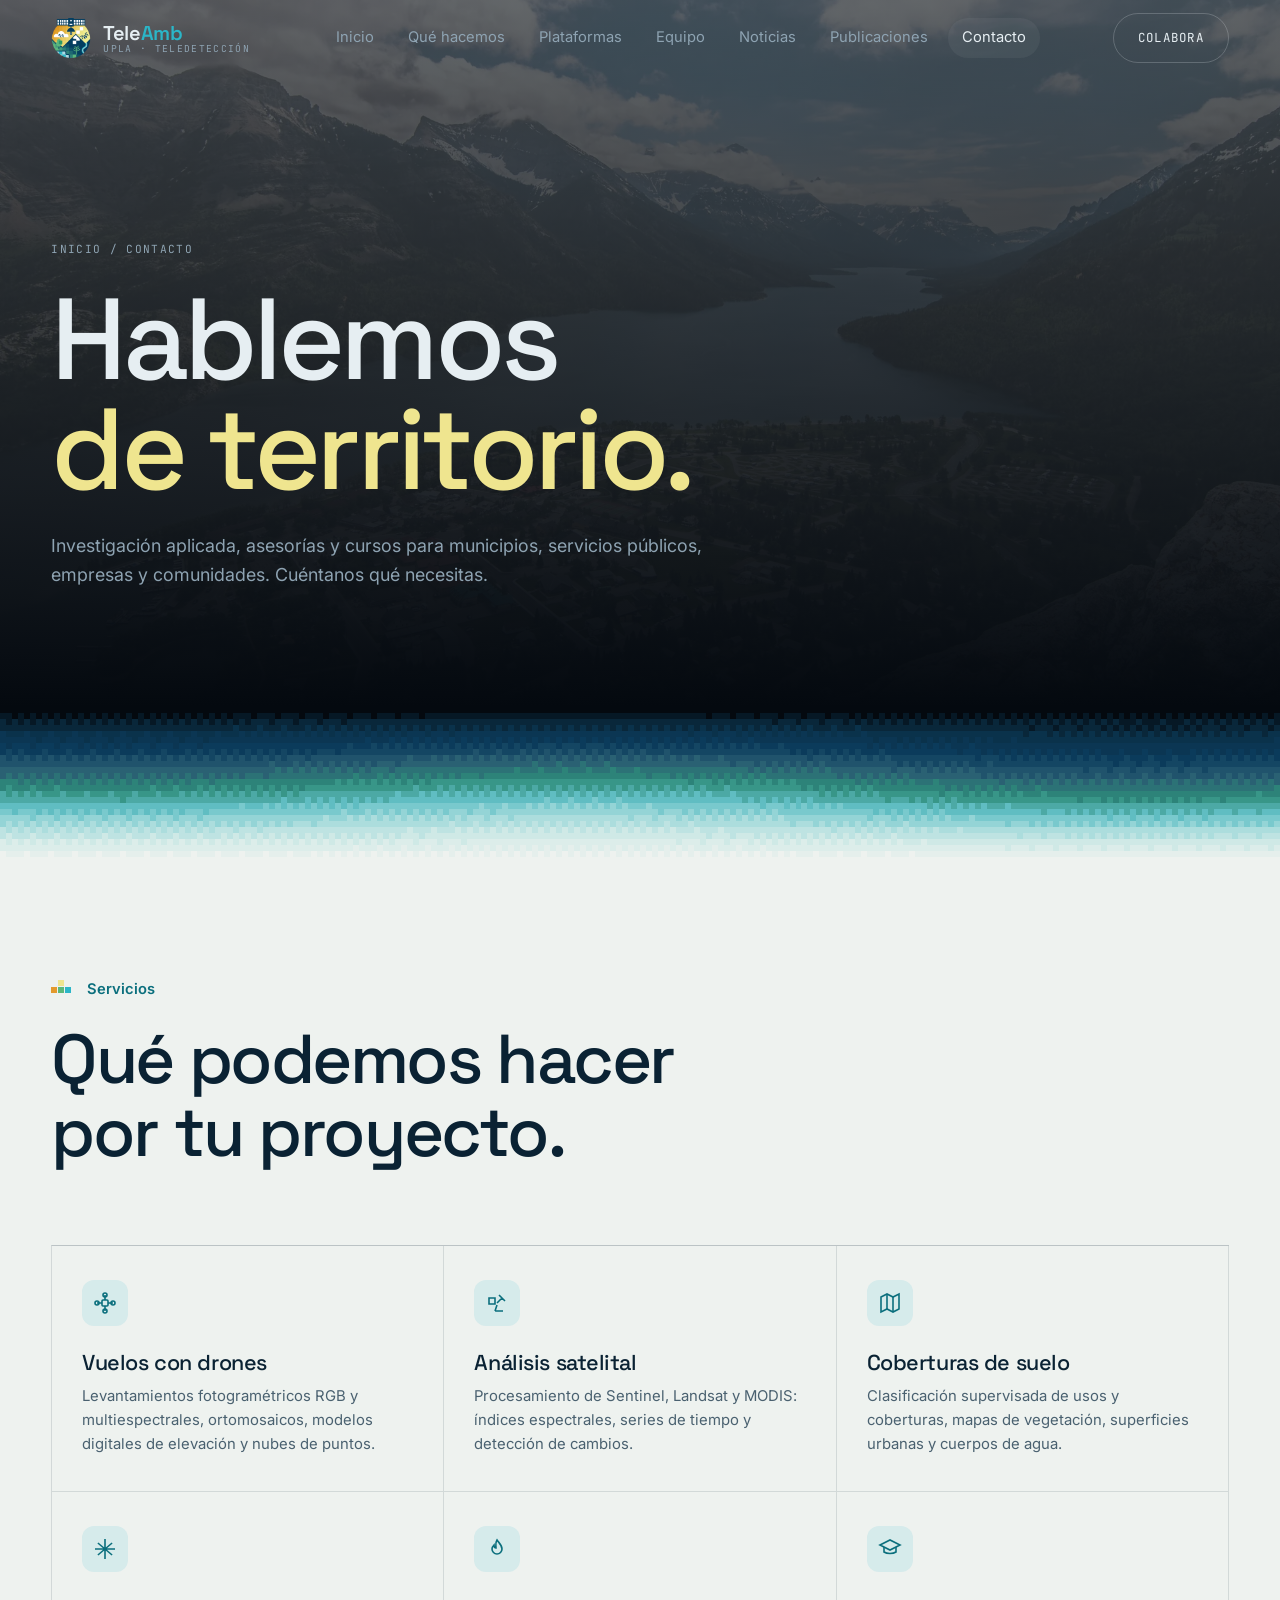
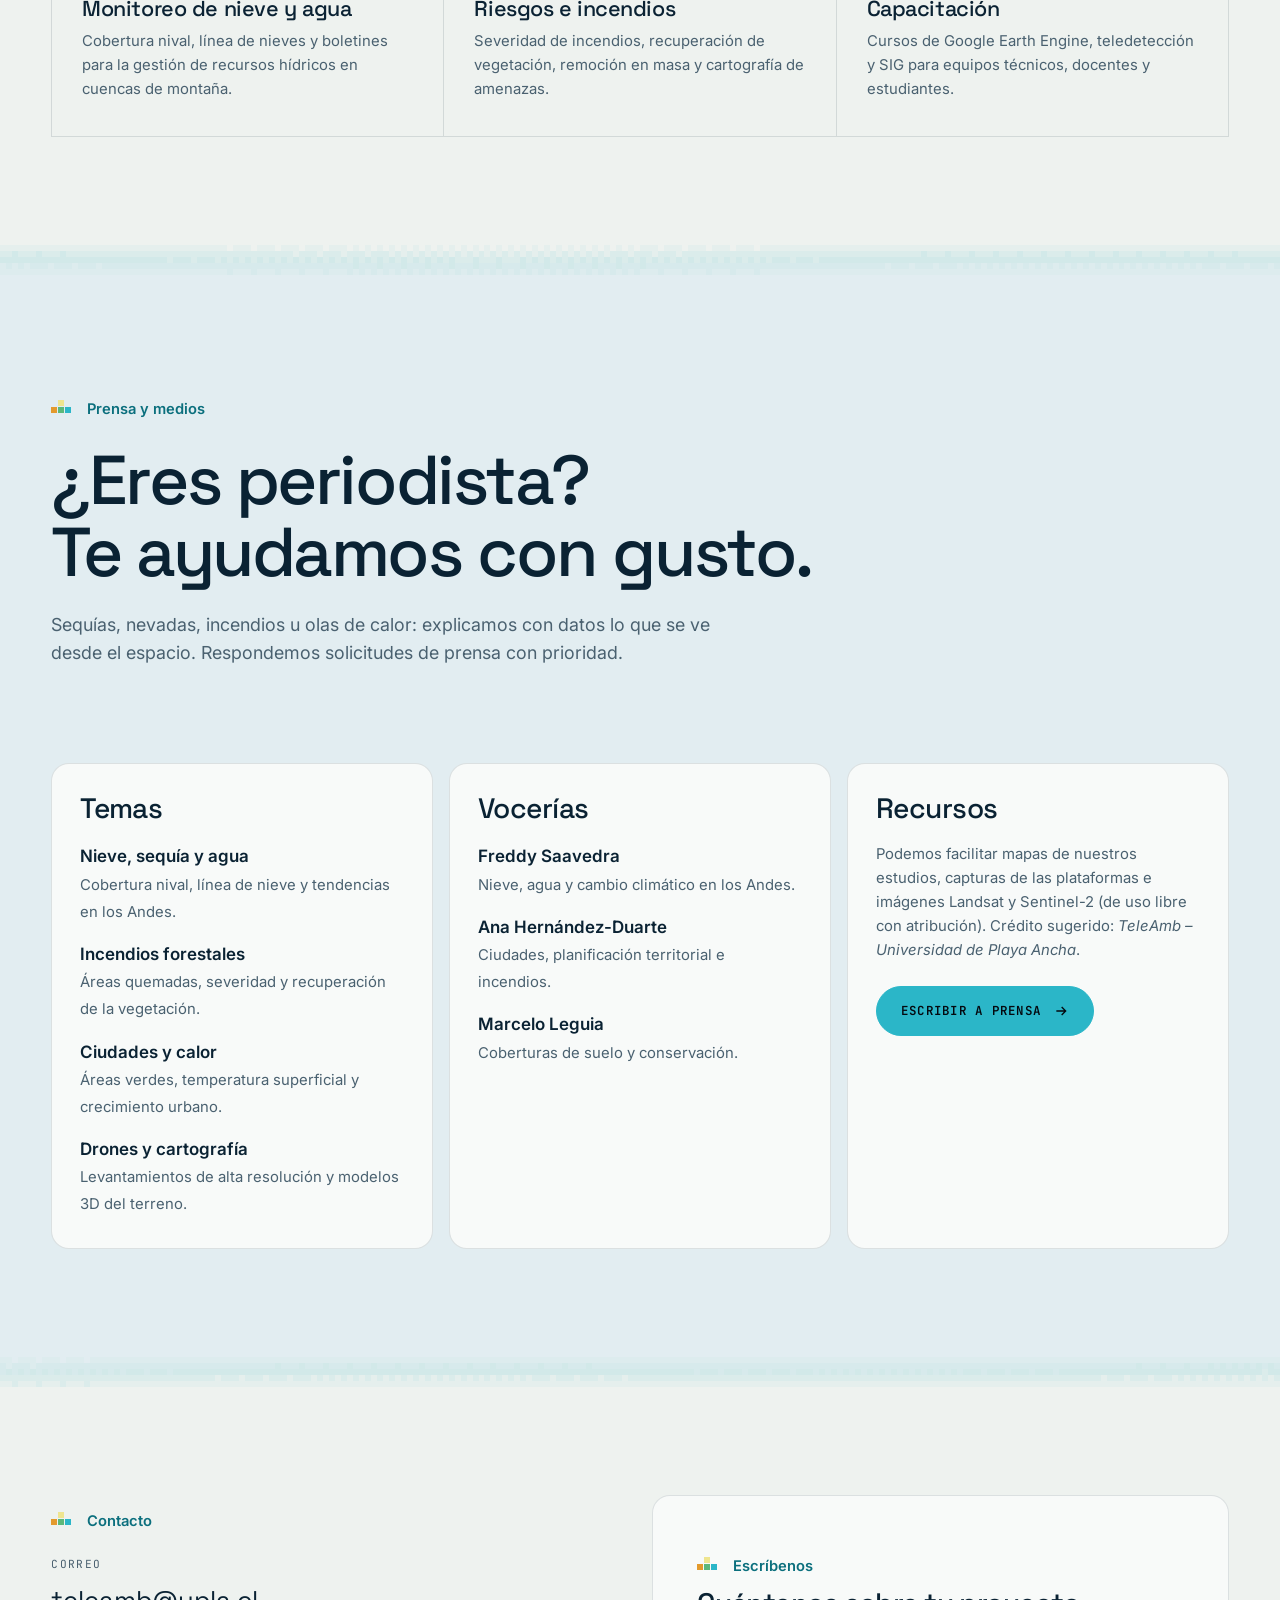
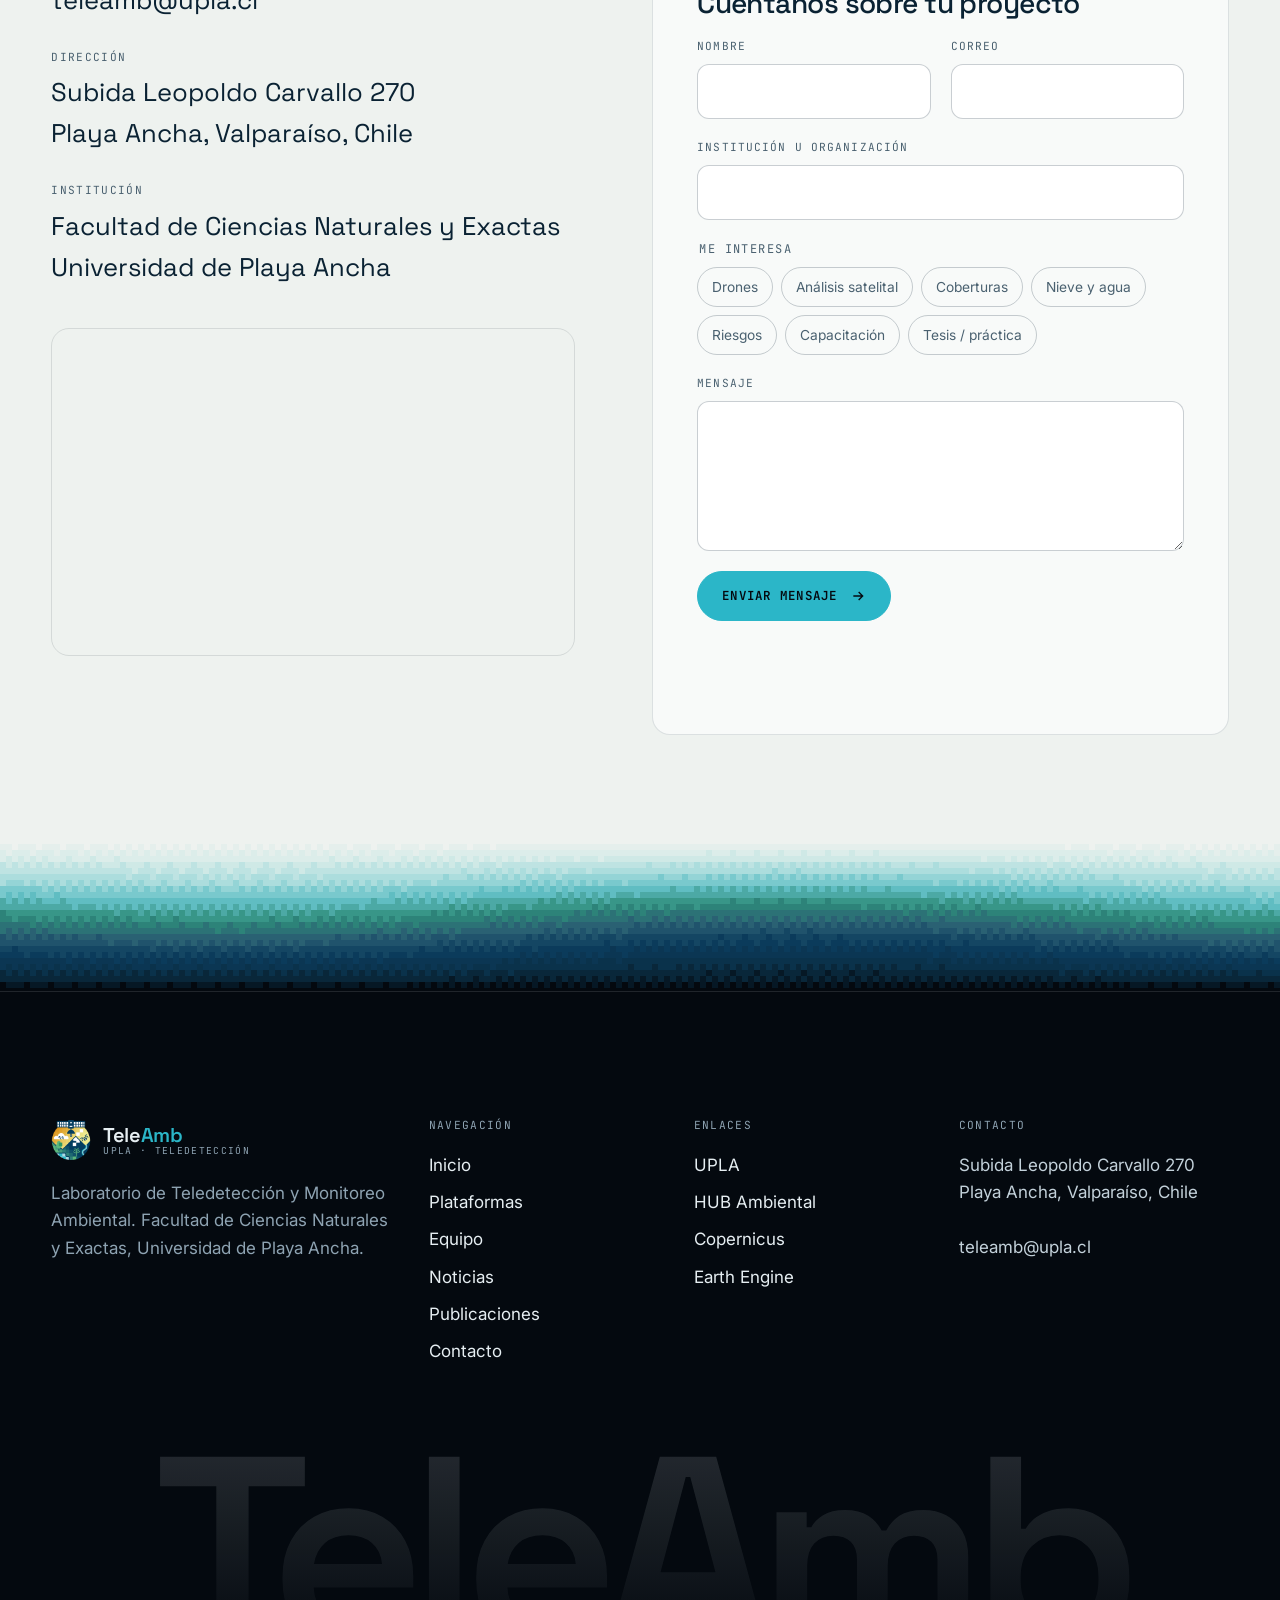
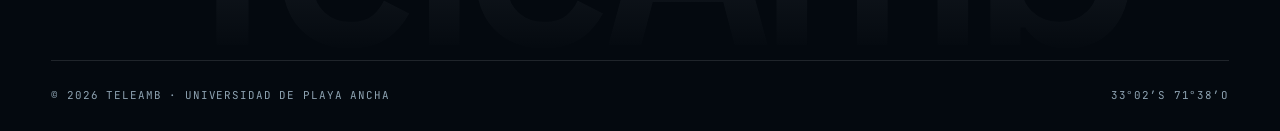
==== commit 1c8a4a67: "Portada reorganizada, nombre del lab destacado, transiciones de color suaves y equipo actualizado" ====
--- a/contact.html
+++ b/contact.html
@@ -34,7 +34,7 @@
       </a>
       <ul class="nav__links">
         <li><a href="index.html">Inicio</a></li>
-        <li><a href="index.html#capacidades">Capacidades</a></li>
+        <li><a href="index.html#lineas">Qué hacemos</a></li>
         <li><a href="plataformas.html">Plataformas</a></li>
         <li><a href="team.html">Equipo</a></li>
         <li><a href="noticias.html">Noticias</a></li>
@@ -42,7 +42,6 @@
         <li><a href="contact.html" aria-current="page">Contacto</a></li>
       </ul>
       <div class="nav__cta">
-        <span class="nav__clock">VALPARAÍSO <span data-clock>--:--:--</span></span>
         <a class="btn btn--ghost" href="contact.html">Colabora</a>
         <button class="nav-toggle" type="button" aria-label="Abrir menú" aria-expanded="false"><span></span><span></span></button>
       </div>
@@ -55,7 +54,7 @@
       <div class="container">
         <p class="breadcrumb"><a href="index.html">Inicio</a> / Contacto</p>
         <h1 class="display">Hablemos<br><span class="text-gradient">de territorio.</span></h1>
-        <p class="lead">Desarrollamos proyectos de investigación aplicada, asesorías técnicas y capacitación para instituciones públicas, municipios, empresas y comunidades.</p>
+        <p class="lead">Investigación aplicada, asesorías y cursos para municipios, servicios públicos, empresas y comunidades. Cuéntanos qué necesitas.</p>
       </div>
     </section>
 
--- a/assets/css/styles.css
+++ b/assets/css/styles.css
@@ -112,19 +112,20 @@
 /* Costuras de píxeles entre secciones (ver seams.js) */
 .seam {
   position: relative;
-  height: clamp(56px, 7vw, 98px);
+  height: clamp(110px, 12vw, 180px);
   overflow: hidden;
   line-height: 0;
 }
 
 .seam--soft {
-  height: 28px;
+  height: 42px;
 }
 
 .seam canvas {
   position: absolute;
   top: 0;
   left: 0;
+  image-rendering: pixelated;
 }
 
 *,
@@ -1852,126 +1853,429 @@
   border-top: 1px solid var(--line-2);
 }
 
-.pub {
-  display: grid;
-  grid-template-columns: 90px 1fr 220px 48px;
-  gap: 28px;
+.paper-year {
+  display: grid;
+  grid-template-columns: 150px minmax(0, 1fr);
+  gap: 0 40px;
+  border-bottom: 1px solid var(--line-2);
+}
+
+.paper-year__head {
+  margin: 0;
+  padding-top: 34px;
+  align-self: start;
+  position: sticky;
+  top: 96px;
+  font-family: var(--f-display);
+  font-weight: 500;
+  font-size: clamp(2rem, 3.4vw, 2.8rem);
+  line-height: 1;
+  letter-spacing: -0.02em;
+}
+
+.paper-year__head small {
+  display: block;
+  margin-top: 10px;
+  font-family: var(--f-body);
+  font-size: 0.85rem;
+  font-weight: 400;
+  letter-spacing: 0;
+  color: var(--muted);
+}
+
+.paper-year > .paper {
+  grid-column: 2;
+}
+
+.paper-year > .paper:not(:last-child) {
+  border-bottom: 1px solid var(--line);
+}
+
+.paper {
+  display: grid;
+  grid-template-columns: minmax(0, 1fr) 248px;
+  gap: 40px;
+  padding: 34px 0;
+  min-width: 0;
+}
+
+.pub-list > .paper {
+  border-bottom: 1px solid var(--line-2);
+}
+
+.paper__kicker {
+  display: flex;
+  flex-wrap: wrap;
   align-items: center;
-  padding: 26px 0;
-  border-bottom: 1px solid var(--line);
-  transition: background 0.3s;
-  position: relative;
-}
-
-.pub:hover {
-  background: var(--hover);
-}
-
-.pub__year {
-  font-family: var(--f-mono);
-  font-size: 0.85rem;
+  gap: 6px 14px;
+  margin: 0 0 12px;
+  font-size: 0.84rem;
+  color: var(--muted);
+}
+
+.paper__topic {
+  display: inline-flex;
+  align-items: center;
+  gap: 8px;
+  font-weight: 600;
+  color: var(--tone-ink, var(--accent));
+}
+
+.paper__topic::before {
+  content: "";
+  width: 8px;
+  height: 8px;
+  background: var(--tone, var(--cyan));
+}
+
+.paper__badge {
+  padding: 2px 8px;
+  border: 1px solid var(--ochre);
+  border-radius: 4px;
+  color: #8a5009;
+  font-size: 0.76rem;
+  font-weight: 600;
+}
+
+.paper__oa {
+  color: #2e7d4f;
+  font-weight: 500;
+}
+
+.paper__oa::before {
+  content: "";
+  display: inline-block;
+  width: 7px;
+  height: 7px;
+  margin-right: 7px;
+  border: 2px solid currentColor;
+  border-radius: 50%;
+  vertical-align: 1px;
+}
+
+.paper__title {
+  margin: 0;
+  font-family: var(--f-display);
+  font-size: clamp(1.25rem, 1.9vw, 1.6rem);
+  font-weight: 500;
+  line-height: 1.22;
+  letter-spacing: -0.01em;
+  text-wrap: balance;
+}
+
+.paper__title a {
+  background: linear-gradient(currentColor, currentColor) 0 100% / 0 1px no-repeat;
+  transition: background-size 0.35s var(--ease);
+}
+
+.paper__title a:hover {
+  background-size: 100% 1px;
+}
+
+.paper__orig {
+  margin: 8px 0 0;
+  font-size: 0.9rem;
+  font-style: italic;
+  color: var(--muted);
+}
+
+.paper__stand {
+  margin: 14px 0 0;
+  max-width: 62ch;
+  font-size: 1.02rem;
+  line-height: 1.55;
+  color: var(--text-2);
+}
+
+.paper__authors {
+  margin: 14px 0 0;
+  font-size: 0.86rem;
+  line-height: 1.55;
+  color: var(--muted);
+}
+
+.paper__authors b {
+  color: var(--text);
+  font-weight: 600;
+}
+
+.paper__more {
+  white-space: nowrap;
+}
+
+.paper__source {
+  margin: 4px 0 0;
+  font-size: 0.86rem;
+  color: var(--muted);
+}
+
+.paper__source i {
+  color: var(--text);
+}
+
+.paper__actions {
+  display: flex;
+  flex-wrap: wrap;
+  align-items: center;
+  gap: 10px 22px;
+  margin-top: 20px;
+}
+
+.paper__tool {
+  all: unset;
+  display: inline-flex;
+  align-items: center;
+  gap: 6px;
+  cursor: pointer;
+  font-size: 0.88rem;
+  font-weight: 600;
   color: var(--accent);
-}
-
-.pub__title {
-  font-family: var(--f-display);
-  font-size: clamp(1.1rem, 1.6vw, 1.4rem);
-  line-height: 1.25;
-}
-
-.pub__title small {
+  border-bottom: 1px solid transparent;
+  transition: border-color 0.2s;
+}
+
+.paper__tool:hover,
+.paper__tool[aria-expanded="true"] {
+  border-bottom-color: currentColor;
+}
+
+.paper__tool:focus-visible {
+  outline: 2px solid var(--cyan);
+  outline-offset: 4px;
+  border-radius: 2px;
+}
+
+.paper__tool[aria-expanded]::after {
+  content: "";
+  width: 6px;
+  height: 6px;
+  margin-left: 2px;
+  border-right: 1.6px solid currentColor;
+  border-bottom: 1.6px solid currentColor;
+  transform: translateY(-2px) rotate(45deg);
+  transition: transform 0.25s;
+}
+
+.paper__tool[aria-expanded="true"]::after {
+  transform: translateY(1px) rotate(-135deg);
+}
+
+.paper__tool svg {
+  width: 14px;
+  height: 14px;
+}
+
+.paper__panel {
+  margin-top: 18px;
+  padding: 20px 22px;
+  max-width: 72ch;
+  background: var(--sky);
+  border-left: 3px solid var(--tone, var(--cyan));
+  border-radius: 0 8px 8px 0;
+}
+
+.paper__panel[hidden] {
+  display: none;
+}
+
+.paper__panel h4 {
+  margin: 0 0 8px;
+  font-size: 0.82rem;
+  font-weight: 600;
+  color: var(--muted);
+}
+
+.paper__panel p {
+  margin: 0;
+  font-size: 0.94rem;
+  line-height: 1.65;
+  color: var(--text-2);
+}
+
+.paper__panel .paper__note {
+  margin-top: 12px;
+  font-size: 0.8rem;
+  color: var(--muted);
+}
+
+.section--alt .paper__panel {
+  background: var(--bg);
+}
+
+.paper__fig {
+  align-self: start;
   display: block;
-  font-family: var(--f-body);
-  font-size: 0.82rem;
-  color: var(--muted);
-  margin-top: 8px;
-  line-height: 1.5;
-}
-
-.pub__title small b {
-  color: var(--text);
-  font-weight: 500;
-}
-
-.pub__journal {
-  font-family: var(--f-mono);
-  font-size: 0.7rem;
-  letter-spacing: 0.06em;
-  color: var(--muted);
-  text-transform: uppercase;
-}
-
-.pub__go {
-  width: 48px;
-  height: 48px;
-  display: grid;
-  place-items: center;
-  border-radius: 50%;
-  border: 1px solid var(--line-2);
-  transition: background 0.3s, color 0.3s, border-color 0.3s;
-}
-
-.pub:hover .pub__go {
-  background: var(--cyan);
-  color: var(--on-accent);
-  border-color: var(--cyan);
-}
-
-.pub__go svg {
-  width: 16px;
-  height: 16px;
-}
-
-.pub__thumb {
-  position: fixed;
-  z-index: 50;
-  width: 260px;
   aspect-ratio: 4 / 3;
-  border-radius: 12px;
   overflow: hidden;
-  pointer-events: none;
-  opacity: 0;
-  transform: translate(-50%, -50%) scale(0.85);
-  transition: opacity 0.25s, transform 0.35s var(--ease);
-  box-shadow: 0 30px 60px rgba(0, 0, 0, 0.5);
+  border-radius: 6px;
   background: #fff;
-}
-
-.pub__thumb.is-on {
-  opacity: 1;
-  transform: translate(-50%, -50%) scale(1);
-}
-
-.pub__thumb img {
+  border: 1px solid var(--line);
+}
+
+.paper__fig img {
   width: 100%;
   height: 100%;
   object-fit: cover;
+  transition: transform 0.6s var(--ease);
+}
+
+.paper:hover .paper__fig img {
+  transform: scale(1.04);
+}
+
+/* Botón de resumen en audio */
+.listen {
+  all: unset;
+  position: relative;
+  display: inline-flex;
+  align-items: center;
+  gap: 12px;
+  padding: 6px 18px 6px 6px;
+  overflow: hidden;
+  cursor: pointer;
+  border-radius: 999px;
+  background: var(--navy);
+  color: #fff;
+  transition: background 0.25s;
+  --p: 0;
+}
+
+.listen:hover {
+  background: var(--accent);
+}
+
+.listen:focus-visible {
+  outline: 2px solid var(--cyan);
+  outline-offset: 3px;
+}
+
+.listen__icon {
+  width: 34px;
+  height: 34px;
+  display: grid;
+  place-items: center;
+  border-radius: 50%;
+  background: var(--tone, var(--cyan));
+  color: var(--night);
+}
+
+.listen__icon svg {
+  width: 16px;
+  height: 16px;
+}
+
+.listen__txt {
+  display: grid;
+  line-height: 1.15;
+}
+
+.listen__txt b {
+  font-size: 0.86rem;
+  font-weight: 600;
+}
+
+.listen__txt small {
+  font-size: 0.74rem;
+  color: rgba(255, 255, 255, 0.72);
+  font-variant-numeric: tabular-nums;
+}
+
+.listen__bar {
+  position: absolute;
+  left: 0;
+  right: 0;
+  bottom: 0;
+  height: 3px;
+  background: rgba(255, 255, 255, 0.14);
+  opacity: 0;
+  transition: opacity 0.2s;
+}
+
+.listen__bar i {
+  display: block;
+  height: 100%;
+  background: var(--tone, var(--cyan));
+  transform-origin: left;
+  transform: scaleX(var(--p));
+}
+
+.listen.is-started .listen__bar {
+  opacity: 1;
+}
+
+.listen.is-playing .listen__icon {
+  animation: listen-pulse 1.6s ease-in-out infinite;
+}
+
+@keyframes listen-pulse {
+  50% {
+    box-shadow: 0 0 0 5px rgba(43, 182, 200, 0.25);
+  }
+}
+
+@media (prefers-reduced-motion: reduce) {
+  .listen.is-playing .listen__icon {
+    animation: none;
+  }
+}
+
+/* Versión compacta (portada) */
+.paper--compact {
+  grid-template-columns: minmax(0, 1fr) 200px;
+  padding: 30px 0;
+}
+
+.paper--compact .paper__title {
+  font-size: clamp(1.15rem, 1.6vw, 1.4rem);
+}
+
+.paper--compact .paper__stand {
+  font-size: 0.96rem;
 }
 
 @media (max-width: 900px) {
-  .pub {
-    grid-template-columns: 64px 1fr 48px;
-    gap: 16px;
-  }
-
-  .pub__journal {
-    display: none;
-  }
-}
-
-@media (max-width: 600px) {
-  .pub {
-    grid-template-columns: 1fr 44px;
-    gap: 10px 16px;
-  }
-
-  .pub__year {
-    grid-column: 1 / -1;
-  }
-
-  .pub__go {
-    width: 44px;
-    height: 44px;
+  .paper-year {
+    grid-template-columns: 1fr;
+  }
+
+  .paper-year > .paper {
+    grid-column: 1;
+  }
+
+  .paper-year__head {
+    position: static;
+    display: flex;
+    align-items: baseline;
+    gap: 14px;
+    padding-top: 30px;
+  }
+
+  .paper-year__head small {
+    margin: 0;
+  }
+
+  .paper,
+  .paper--compact {
+    grid-template-columns: minmax(0, 1fr) 160px;
+    gap: 24px;
+  }
+}
+
+@media (max-width: 640px) {
+  .paper,
+  .paper--compact {
+    grid-template-columns: 1fr;
+    gap: 18px;
+    padding: 28px 0;
+  }
+
+  .paper__fig {
+    order: -1;
+    aspect-ratio: 16 / 9;
+  }
+
+  .paper__actions {
+    gap: 12px 18px;
   }
 }
 
@@ -2421,55 +2725,6 @@
   margin-top: 56px;
 }
 
-/* Publicación expandible */
-.pub-detail {
-  grid-column: 1 / -1;
-  display: grid;
-  grid-template-columns: 260px 1fr;
-  gap: 28px;
-  padding: 0 0 8px;
-}
-
-.pub-detail img {
-  border-radius: 10px;
-  background: #fff;
-  width: 100%;
-  aspect-ratio: 4 / 3;
-  object-fit: cover;
-}
-
-.pub-detail p {
-  margin: 0;
-  color: var(--text-2);
-  font-size: 0.95rem;
-}
-
-.pub-detail[hidden] {
-  display: none;
-}
-
-.pub__toggle {
-  all: unset;
-  display: block;
-  cursor: pointer;
-}
-
-.pub__toggle:focus-visible {
-  outline: 2px solid var(--cyan);
-  outline-offset: 6px;
-  border-radius: 4px;
-}
-
-.pub__toggle[aria-expanded="true"] .pub__title {
-  color: var(--accent-2);
-}
-
-@media (max-width: 700px) {
-  .pub-detail {
-    grid-template-columns: 1fr;
-  }
-}
-
 /* ---------- Contacto ---------- */
 
 .contact-grid {
@@ -3251,3 +3506,187 @@
     animation: none;
   }
 }
+
+/* ---------- Portada: nombre del laboratorio ---------- */
+
+.display {
+  font-size: clamp(3.2rem, 9vw, 8.5rem);
+}
+
+.h2 {
+  font-size: clamp(2.3rem, 5.4vw, 4.6rem);
+  text-wrap: balance;
+}
+
+.hero__kicker {
+  margin: 0 0 18px;
+  font-size: clamp(0.9rem, 1.1vw, 1.05rem);
+  font-weight: 500;
+  color: var(--text-2);
+}
+
+.hero__name {
+  font-size: clamp(5rem, 17vw, 15rem);
+  line-height: 0.85;
+  letter-spacing: -0.055em;
+}
+
+.hero__name .line {
+  display: block;
+  overflow: hidden;
+  padding-bottom: 0.04em;
+}
+
+.hero__name .line > span {
+  display: inline-block;
+  transform: translateY(105%);
+  animation: rise 1.2s var(--ease) forwards;
+}
+
+.hero__name b {
+  font-weight: 500;
+  color: var(--sand);
+}
+
+.hero__full {
+  display: block;
+  margin-top: 18px;
+  font-size: clamp(1.5rem, 3.2vw, 2.9rem);
+  line-height: 1.08;
+  letter-spacing: -0.025em;
+  color: var(--text);
+}
+
+.hero__bottom {
+  margin-top: 34px;
+}
+
+.hero__proof {
+  display: flex;
+  flex-wrap: wrap;
+  gap: 10px 34px;
+  margin: 44px 0 0;
+  padding: 22px 0 0;
+  list-style: none;
+  border-top: 1px solid var(--line);
+  font-size: 0.92rem;
+  color: var(--muted);
+}
+
+.hero__proof b {
+  font-weight: 600;
+  color: var(--text);
+}
+
+/* ---------- Hallazgo destacado ---------- */
+
+.feature__grid {
+  grid-template-columns: 1.35fr 1fr;
+}
+
+.feature .h2 {
+  font-size: clamp(2.1rem, 4.2vw, 3.7rem);
+  margin-bottom: 24px;
+}
+
+.feature__body p {
+  font-size: 1.08rem;
+}
+
+.feature__stats {
+  grid-template-columns: 1fr;
+}
+
+.stat {
+  display: grid;
+  grid-template-columns: 150px 1fr;
+  align-items: center;
+  gap: 18px;
+  padding: 24px 26px;
+}
+
+.stat__label {
+  margin: 0;
+}
+
+@media (max-width: 900px) {
+  .feature__grid {
+    grid-template-columns: 1fr;
+  }
+}
+
+/* ---------- Quiénes somos ---------- */
+
+.about-grid {
+  align-items: center;
+}
+
+.about-grid__text {
+  margin: 26px 0 40px;
+  max-width: 58ch;
+  font-size: 1.08rem;
+  color: var(--text-2);
+}
+
+.team-grid--2 {
+  grid-template-columns: repeat(2, minmax(0, 1fr));
+  max-width: 560px;
+  margin-bottom: 28px;
+}
+
+.team-grid--2 .member__photo {
+  aspect-ratio: 1 / 1;
+}
+
+.field-photo {
+  margin: 0;
+}
+
+/* Instituciones bajo el llamado final */
+.partners--inline {
+  display: flex;
+  flex-wrap: wrap;
+  justify-content: center;
+  gap: 16px 48px;
+  margin-top: 40px;
+  border: 0;
+  border-radius: 0;
+}
+
+.partners--inline .partner {
+  flex-direction: row;
+  min-height: 0;
+  padding: 0;
+  gap: 14px;
+  background: none;
+}
+
+.partners--inline .partner + .partner {
+  border: 0;
+}
+
+.partners--inline .partner__logo {
+  height: 56px;
+  padding: 8px 12px;
+}
+
+.partners--inline .partner__logo img {
+  max-height: 40px;
+}
+
+@media (max-width: 900px) {
+  .about-grid {
+    grid-template-columns: 1fr;
+  }
+}
+
+@media (max-width: 600px) {
+  .hero__proof {
+    gap: 8px 22px;
+    font-size: 0.85rem;
+  }
+
+  .team-grid--2 {
+    gap: 14px;
+  }
+}
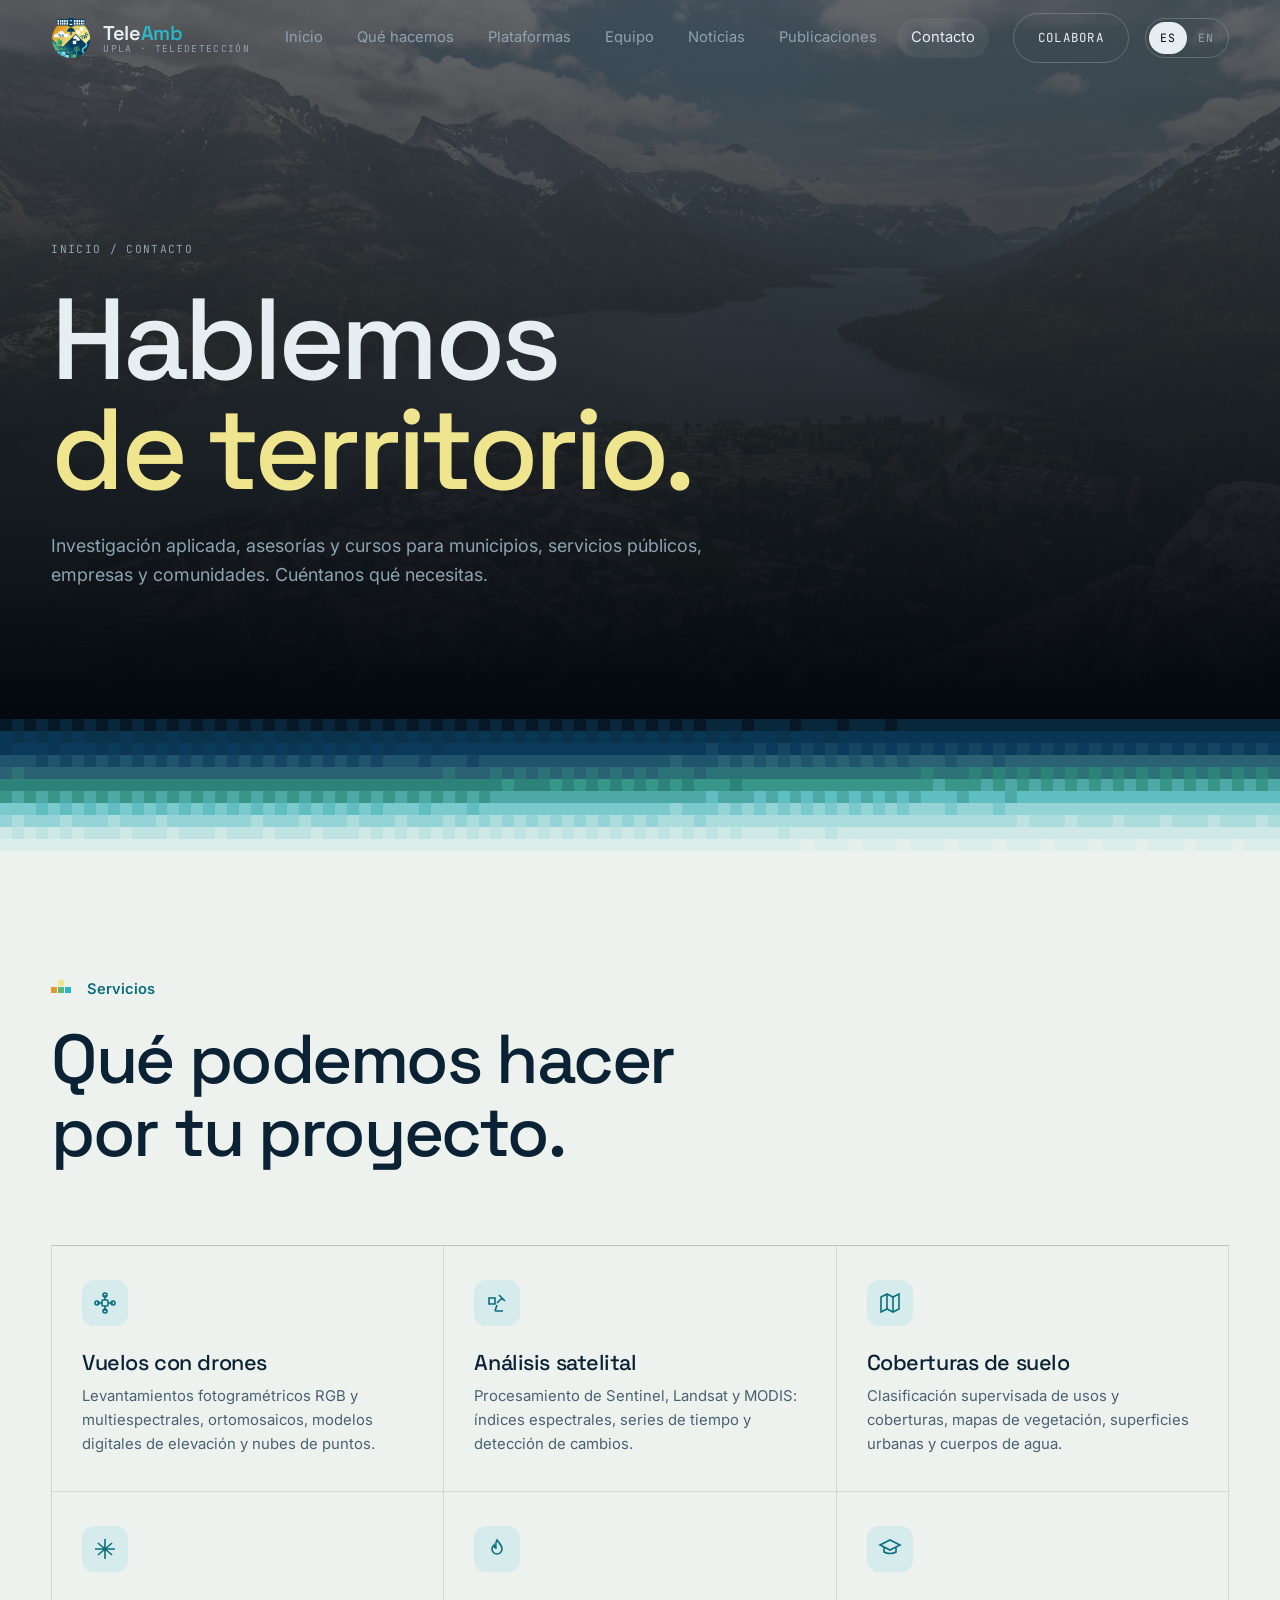
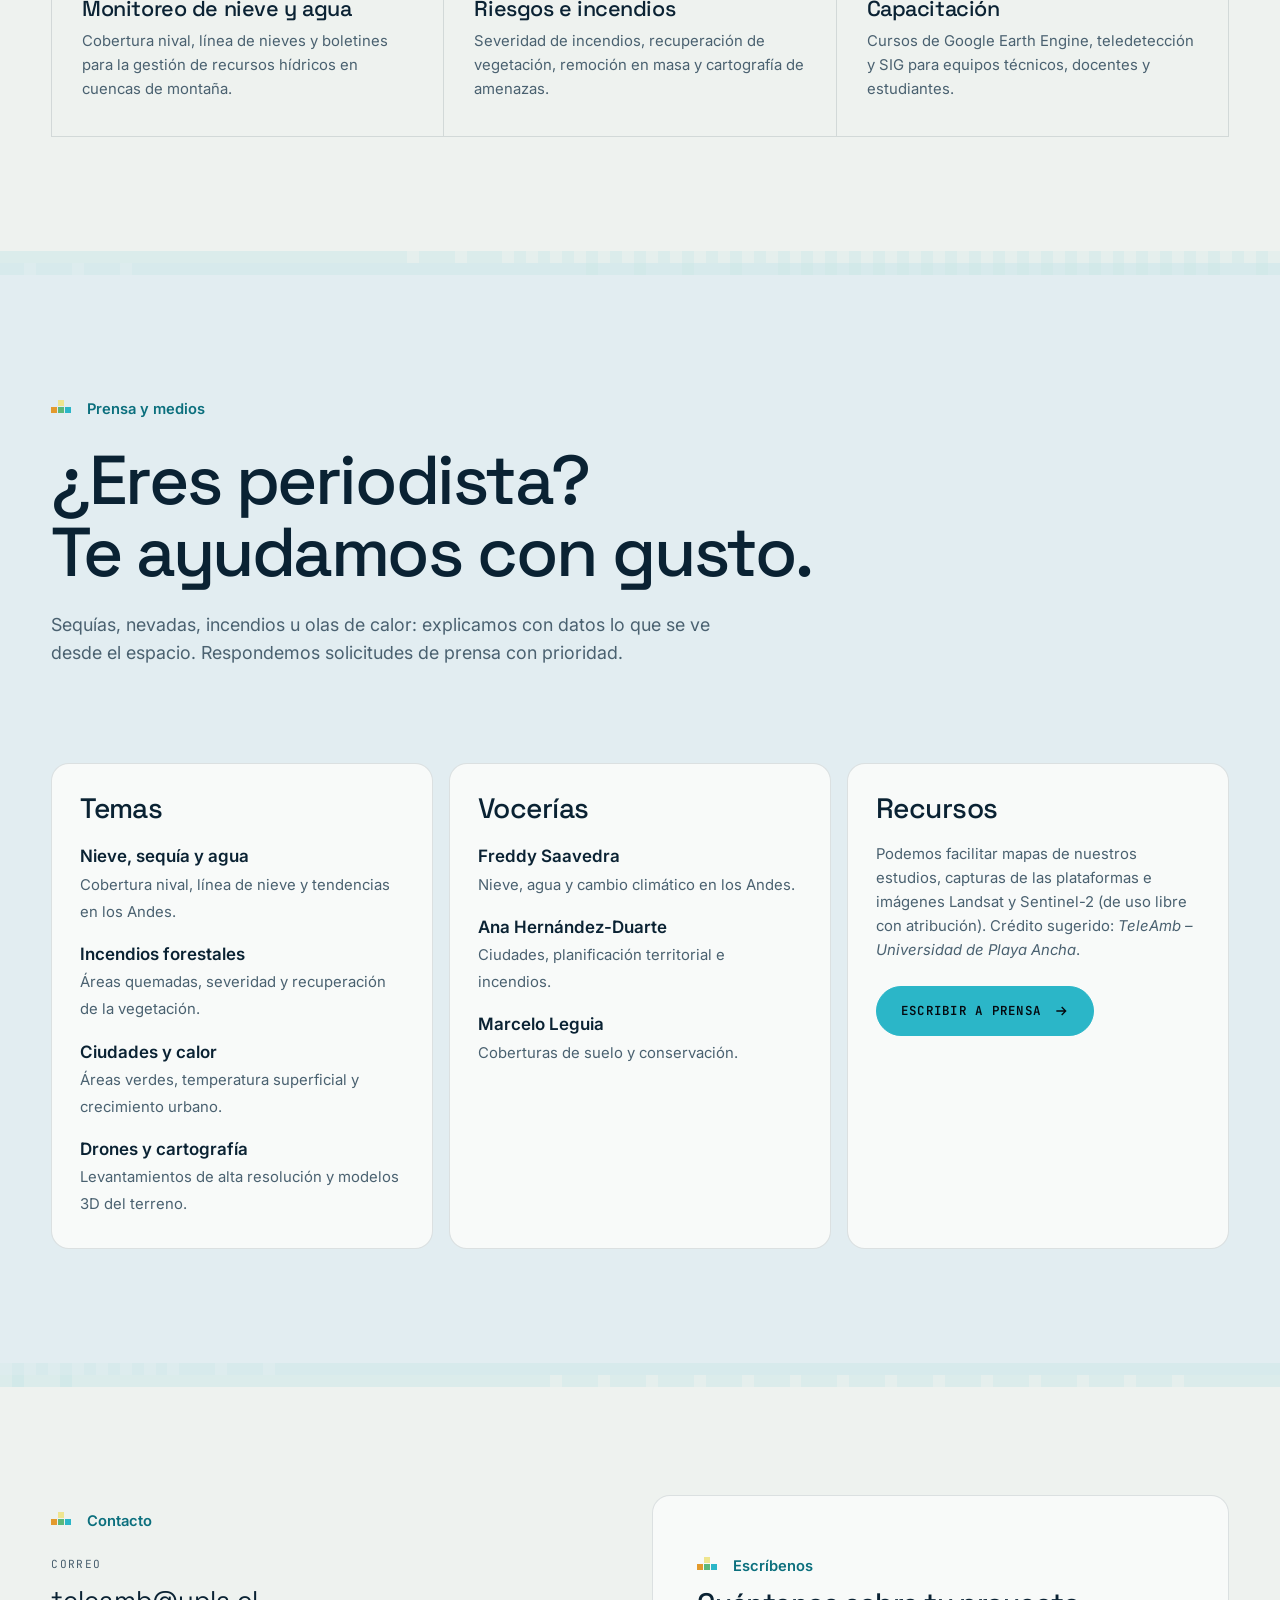
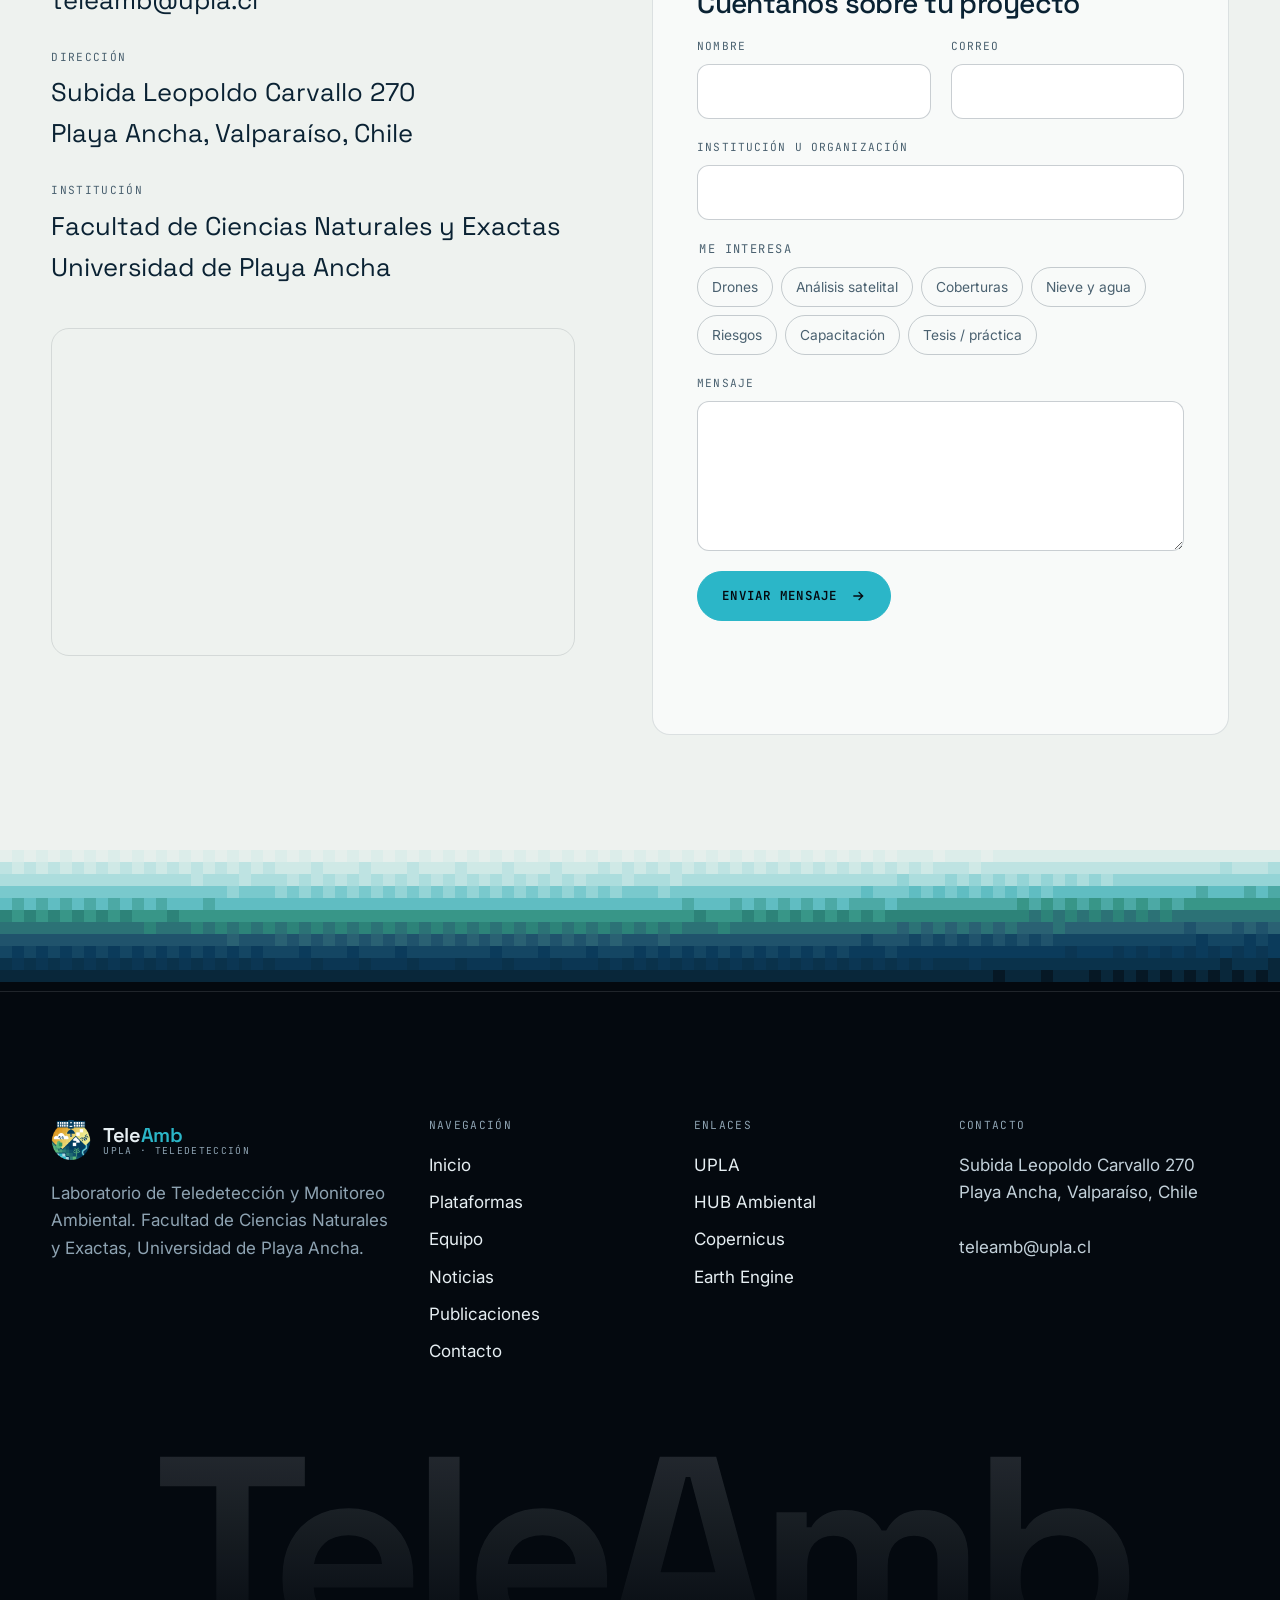
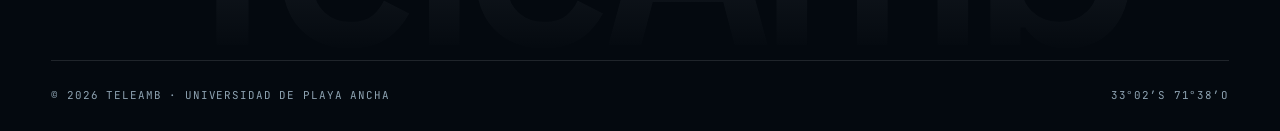
==== commit 132a9a52: "Version en ingles con selector ES/EN en la cabecera" ====
--- a/contact.html
+++ b/contact.html
@@ -3,6 +3,7 @@
 <head>
   <meta charset="utf-8">
   <meta name="viewport" content="width=device-width, initial-scale=1">
+  <script>try{var l=new URLSearchParams(location.search).get("lang")||localStorage.getItem("ta-lang");if(l==="en"){document.documentElement.classList.add("lang-pending");setTimeout(function(){document.documentElement.classList.remove("lang-pending")},2500)}}catch(e){}</script>
   <title>Contacto y servicios · TeleAmb UPLA</title>
   <meta name="description" content="Servicios de teledetección, vuelos con drones, cartografía y capacitación. Contacta al Laboratorio TeleAmb de la Universidad de Playa Ancha.">
   <meta name="theme-color" content="#04090f">
@@ -262,16 +263,19 @@
     </div>
   </footer>
 
+  <script src="assets/js/i18n-en.js" defer></script>
+  <script src="assets/js/i18n.js" defer></script>
   <script src="assets/js/seams.js" defer></script>
   <script src="assets/js/main.js" defer></script>
   <script>
     document.querySelector("[data-contact-form]").addEventListener("submit", function (e) {
       e.preventDefault();
+      const t = window.TA_t || ((s) => s);
       const f = e.target;
       const status = f.querySelector("[data-form-status]");
       if (!f.checkValidity()) {
         status.style.color = "var(--ochre)";
-        status.textContent = "Completa nombre, un correo válido y el mensaje.";
+        status.textContent = t("Completa nombre, un correo válido y el mensaje.");
         f.querySelector(":invalid").focus();
         return;
       }
@@ -288,7 +292,7 @@
       const subject = "Contacto web TeleAmb · " + data.get("nombre");
       window.location.href = "mailto:teleamb@upla.cl?subject=" + encodeURIComponent(subject) + "&body=" + encodeURIComponent(body);
       status.style.color = "var(--green)";
-      status.textContent = "Abrimos tu cliente de correo con el mensaje listo para enviar.";
+      status.textContent = t("Abrimos tu cliente de correo con el mensaje listo para enviar.");
     });
   </script>
 </body>
--- a/assets/css/styles.css
+++ b/assets/css/styles.css
@@ -406,6 +406,7 @@
   font-size: 0.6rem;
   letter-spacing: 0.14em;
   text-transform: uppercase;
+  white-space: nowrap;
   color: var(--muted);
 }
 
@@ -423,6 +424,7 @@
   padding: 8px 14px;
   border-radius: 999px;
   font-size: 0.92rem;
+  white-space: nowrap;
   color: var(--muted);
   transition: color 0.25s, background 0.25s;
 }
@@ -502,6 +504,10 @@
   .nav__links a {
     padding: 8px 10px;
     font-size: 0.86rem;
+  }
+
+  .nav__cta .btn {
+    display: none;
   }
 }
 
@@ -3690,3 +3696,211 @@
     gap: 14px;
   }
 }
+
+/* ---------- Portada sobria con los colores del logo ---------- */
+
+.hero {
+  min-height: min(100svh, 920px);
+  align-items: center;
+  background:
+    radial-gradient(1100px 560px at 88% -10%, rgba(43, 182, 200, 0.1), transparent 70%),
+    linear-gradient(180deg, #0a3048 0%, #071d2e 55%, var(--bg) 100%);
+}
+
+.hero::after {
+  display: none;
+}
+
+.hero__content {
+  padding-top: 150px;
+  padding-bottom: clamp(56px, 10vh, 110px);
+}
+
+.hero__kicker {
+  display: flex;
+  align-items: center;
+  gap: 14px;
+}
+
+.hero__palette {
+  display: inline-flex;
+  gap: 3px;
+}
+
+.hero__palette i {
+  width: 9px;
+  height: 9px;
+}
+
+.hero__palette i:nth-child(1) { background: #e39a2d; }
+.hero__palette i:nth-child(2) { background: #e3b43a; }
+.hero__palette i:nth-child(3) { background: #efe58f; }
+.hero__palette i:nth-child(4) { background: #a8dcdc; }
+.hero__palette i:nth-child(5) { background: #2bb6c8; }
+.hero__palette i:nth-child(6) { background: #5cb87a; }
+.hero__palette i:nth-child(7) { background: #2e8c7a; }
+.hero__palette i:nth-child(8) { background: #1f6f6a; }
+
+.hero__name .hero__tele,
+.hero__name b {
+  font-style: normal;
+  font-weight: 500;
+  -webkit-background-clip: text;
+  background-clip: text;
+  color: transparent;
+}
+
+.hero__name .hero__tele {
+  background-image: linear-gradient(180deg, #efe58f 15%, #e3b43a 90%);
+}
+
+.hero__name b {
+  background-image: linear-gradient(180deg, #5cb87a 15%, #2bb6c8 90%);
+}
+
+.hero__proof {
+  border-top-color: rgba(168, 220, 220, 0.16);
+}
+
+/* ---------- Idioma ---------- */
+
+.lang-pending body {
+  visibility: hidden;
+}
+
+.lang-switch {
+  position: relative;
+  z-index: 2;
+  display: inline-flex;
+  padding: 3px;
+  border: 1px solid var(--line-2);
+  border-radius: 999px;
+}
+
+.lang-switch button {
+  min-width: 38px;
+  height: 32px;
+  padding: 0 10px;
+  border: 0;
+  border-radius: 999px;
+  background: none;
+  font-family: var(--f-mono);
+  font-size: 0.72rem;
+  letter-spacing: 0.08em;
+  color: var(--muted);
+  cursor: pointer;
+  transition: color 0.2s, background 0.2s;
+}
+
+.lang-switch button:hover {
+  color: var(--text);
+}
+
+.lang-switch button[aria-pressed="true"] {
+  background: var(--text);
+  color: var(--bg);
+  cursor: default;
+}
+
+.lang-switch button:focus-visible {
+  outline: 2px solid var(--cyan);
+  outline-offset: 2px;
+}
+
+/* ---------- Colaboradores ---------- */
+
+.allies {
+  padding: clamp(36px, 5vw, 64px) 0 clamp(20px, 3vw, 40px);
+}
+
+.allies__head {
+  display: flex;
+  flex-wrap: wrap;
+  justify-content: space-between;
+  align-items: baseline;
+  gap: 8px 40px;
+  margin-bottom: 26px;
+}
+
+.allies__title {
+  margin: 0;
+  font-size: clamp(1.35rem, 2.1vw, 1.8rem);
+  font-weight: 500;
+  letter-spacing: -0.02em;
+}
+
+.allies__head p {
+  margin: 0;
+  max-width: 58ch;
+  font-size: 0.95rem;
+  color: var(--muted);
+}
+
+.allies__viewport {
+  overflow: hidden;
+  -webkit-mask-image: linear-gradient(90deg, transparent, #000 7%, #000 93%, transparent);
+  mask-image: linear-gradient(90deg, transparent, #000 7%, #000 93%, transparent);
+}
+
+.allies__track {
+  display: flex;
+  flex-wrap: wrap;
+  justify-content: center;
+  align-items: center;
+  margin: 0;
+  padding: 6px 0;
+  list-style: none;
+}
+
+.allies__track.is-moving {
+  flex-wrap: nowrap;
+  justify-content: flex-start;
+  width: max-content;
+  animation: allies 80s linear infinite;
+}
+
+.allies__viewport:hover .allies__track {
+  animation-play-state: paused;
+}
+
+@keyframes allies {
+  to {
+    transform: translateX(-50%);
+  }
+}
+
+.ally {
+  flex: none;
+  display: flex;
+  align-items: center;
+  height: 76px;
+  padding: 0 clamp(20px, 2.6vw, 34px);
+}
+
+.ally img {
+  width: auto;
+  max-width: none;
+  height: 44px;
+  filter: grayscale(1) contrast(1.15);
+  opacity: 0.68;
+  transition: filter 0.3s, opacity 0.3s;
+}
+
+.ally--sq img { height: 62px; }
+.ally--tall img { height: 54px; }
+.ally--wide img { height: 34px; }
+.ally--xwide img { height: 26px; }
+
+.ally:hover img {
+  filter: none;
+  opacity: 1;
+}
+
+@media (max-width: 600px) {
+  .ally { height: 60px; }
+  .ally img { height: 34px; }
+  .ally--sq img { height: 48px; }
+  .ally--tall img { height: 42px; }
+  .ally--wide img { height: 27px; }
+  .ally--xwide img { height: 20px; }
+}
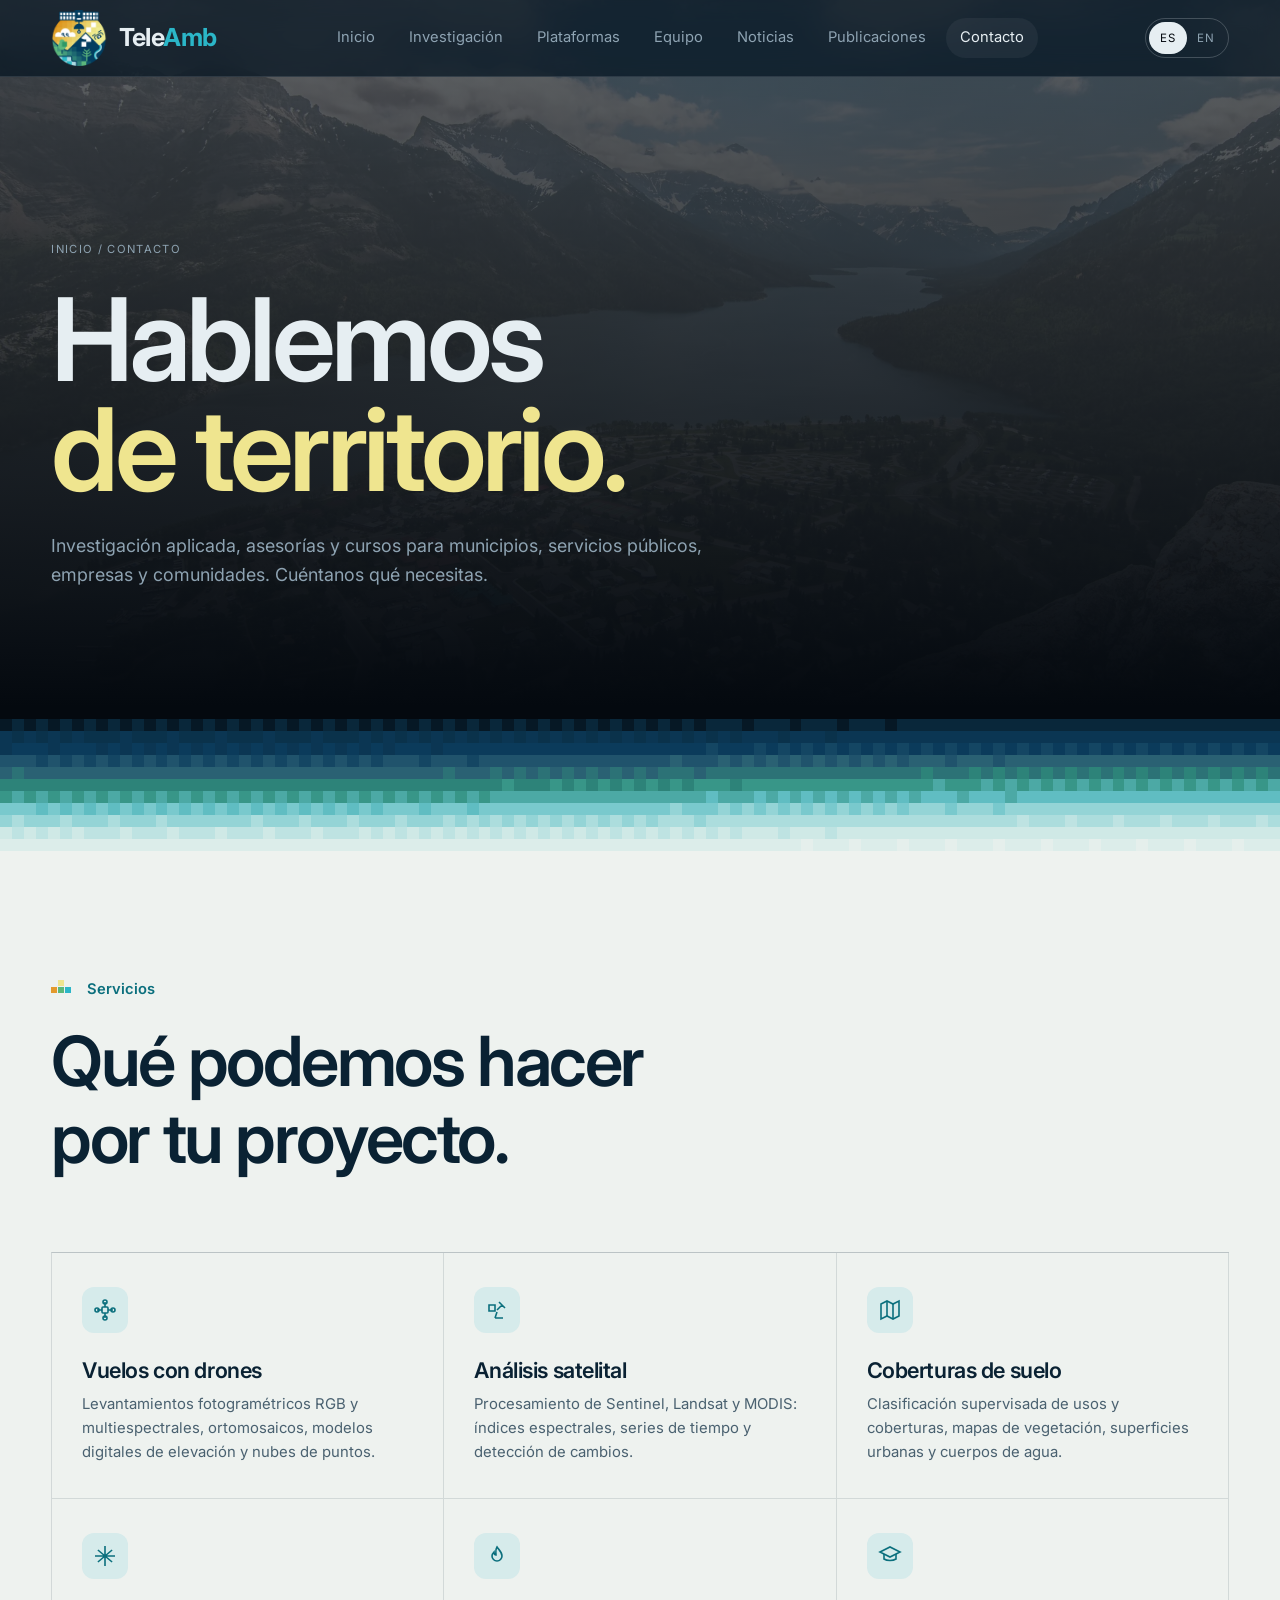
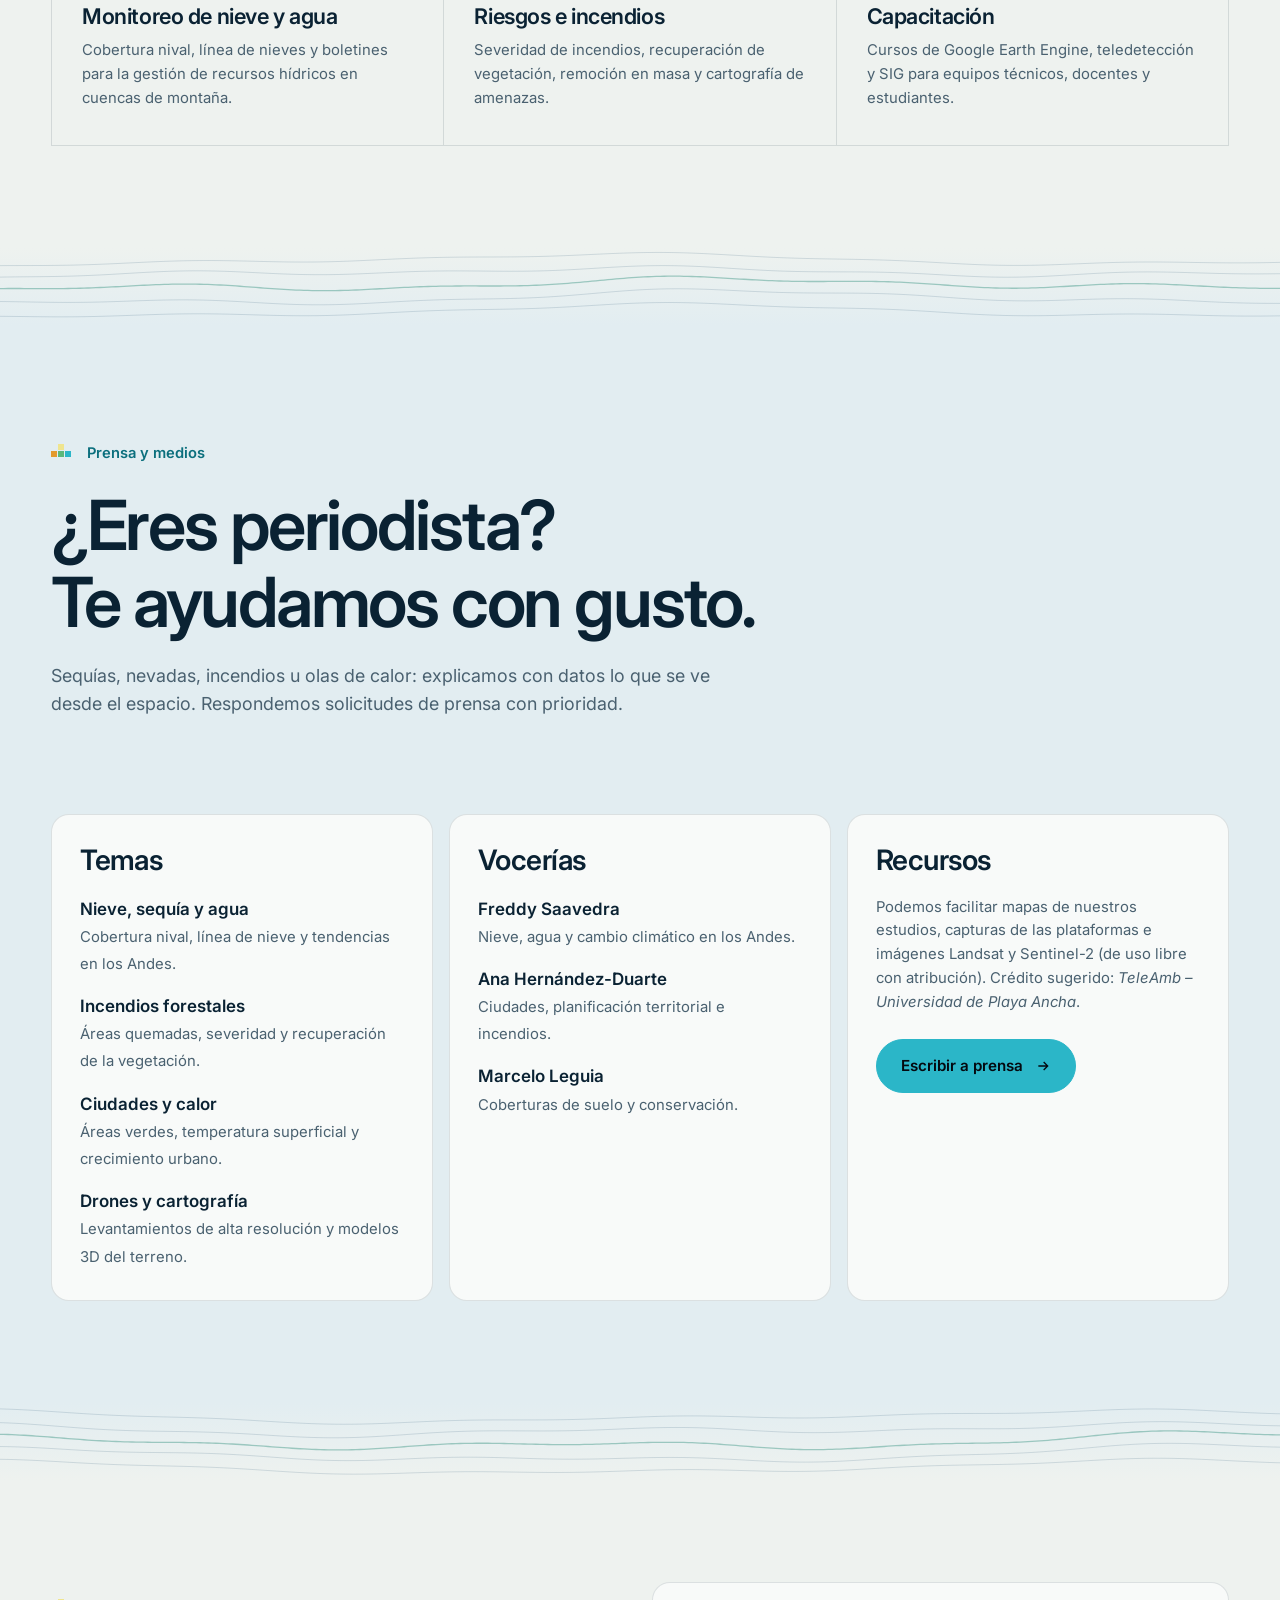
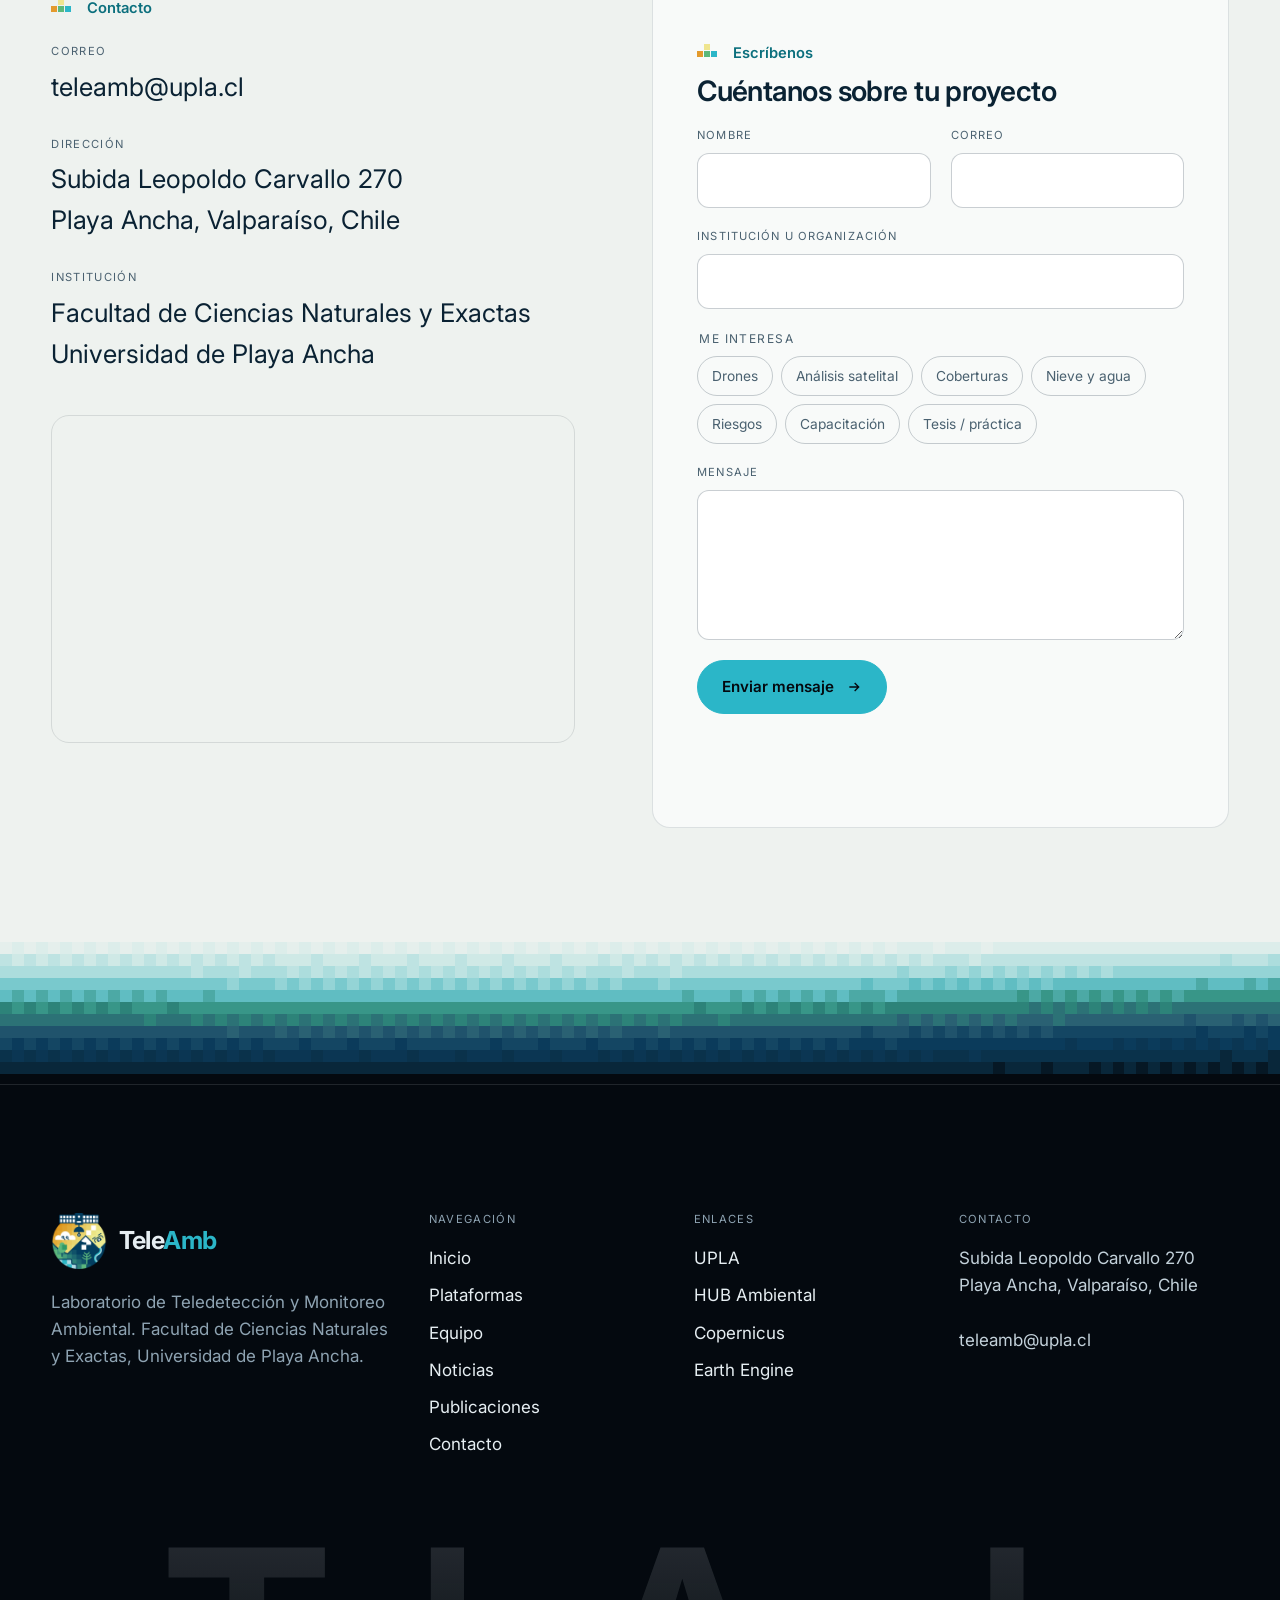
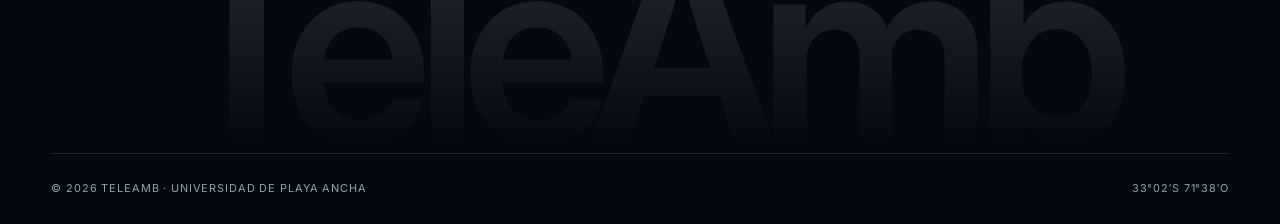
==== commit 666005c8: "Portada con enfoque de laboratorio, datos del paper de nieve 2026, noticias de Instagram, tipografia" ====
--- a/contact.html
+++ b/contact.html
@@ -11,7 +11,7 @@
   <link rel="apple-touch-icon" href="assets/img/apple-touch-icon.png">
   <link rel="preconnect" href="https://fonts.googleapis.com">
   <link rel="preconnect" href="https://fonts.gstatic.com" crossorigin>
-  <link href="https://fonts.googleapis.com/css2?family=Inter:wght@400;500;600&family=JetBrains+Mono:wght@400;500&family=Space+Grotesk:wght@400;500;600&display=swap" rel="stylesheet">
+  <link href="https://fonts.googleapis.com/css2?family=Inter:wght@400;500;600;700&display=swap" rel="stylesheet">
   <link rel="stylesheet" href="assets/css/styles.css">
   <script async src="https://www.googletagmanager.com/gtag/js?id=G-C6QRCWL86H"></script>
   <script>
@@ -27,15 +27,14 @@
   <header class="site-header">
     <nav class="nav container" aria-label="Principal">
       <a class="brand" href="index.html" aria-label="TeleAmb, inicio">
-        <img src="assets/img/teleamb-icon.png" alt="" width="40" height="40">
+        <img src="assets/img/teleamb-icon.png" alt="" width="56" height="56">
         <span class="brand__text">
           <span class="brand__name">Tele<b>Amb</b></span>
-          <span class="brand__sub">UPLA · Teledetección</span>
         </span>
       </a>
       <ul class="nav__links">
         <li><a href="index.html">Inicio</a></li>
-        <li><a href="index.html#lineas">Qué hacemos</a></li>
+        <li><a href="index.html#lineas">Investigación</a></li>
         <li><a href="plataformas.html">Plataformas</a></li>
         <li><a href="team.html">Equipo</a></li>
         <li><a href="noticias.html">Noticias</a></li>
@@ -43,7 +42,6 @@
         <li><a href="contact.html" aria-current="page">Contacto</a></li>
       </ul>
       <div class="nav__cta">
-        <a class="btn btn--ghost" href="contact.html">Colabora</a>
         <button class="nav-toggle" type="button" aria-label="Abrir menú" aria-expanded="false"><span></span><span></span></button>
       </div>
     </nav>
@@ -221,8 +219,8 @@
       <div class="footer-grid">
         <div class="footer-about">
           <a class="brand" href="index.html">
-            <img src="assets/img/teleamb-icon.png" alt="" width="40" height="40">
-            <span class="brand__text"><span class="brand__name">Tele<b>Amb</b></span><span class="brand__sub">UPLA · Teledetección</span></span>
+            <img src="assets/img/teleamb-icon.png" alt="" width="56" height="56">
+            <span class="brand__text"><span class="brand__name">Tele<b>Amb</b></span></span>
           </a>
           <p>Laboratorio de Teledetección y Monitoreo Ambiental. Facultad de Ciencias Naturales y Exactas, Universidad de Playa Ancha.</p>
         </div>
--- a/assets/css/styles.css
+++ b/assets/css/styles.css
@@ -35,9 +35,9 @@
   --tag-bg: rgba(255, 255, 255, 0.75);
   --on-accent: var(--night);
 
-  --f-display: "Space Grotesk", system-ui, sans-serif;
-  --f-body: "Inter", system-ui, sans-serif;
-  --f-mono: "JetBrains Mono", ui-monospace, monospace;
+  --f-body: "Inter", system-ui, -apple-system, "Segoe UI", sans-serif;
+  --f-display: var(--f-body);
+  --f-mono: var(--f-body);
 
   --container: 1320px;
   --gutter: clamp(20px, 4vw, 56px);
@@ -118,7 +118,11 @@
 }
 
 .seam--soft {
-  height: 42px;
+  height: clamp(56px, 6vw, 84px);
+}
+
+.seam--soft canvas {
+  image-rendering: auto;
 }
 
 .seam canvas {
@@ -208,8 +212,8 @@
 h3,
 h4 {
   font-family: var(--f-display);
-  font-weight: 500;
-  line-height: 1.05;
+  font-weight: 600;
+  line-height: 1.1;
   letter-spacing: -0.02em;
   margin: 0;
 }
@@ -278,10 +282,8 @@
   padding: 14px 24px;
   border-radius: 999px;
   border: 1px solid var(--line-2);
-  font-family: var(--f-mono);
-  font-size: 0.78rem;
-  letter-spacing: 0.1em;
-  text-transform: uppercase;
+  font-size: 0.95rem;
+  font-weight: 600;
   transition: background 0.3s var(--ease), color 0.3s var(--ease), border-color 0.3s var(--ease), transform 0.3s var(--ease);
   background: transparent;
 }
@@ -327,10 +329,8 @@
   display: inline-flex;
   align-items: center;
   gap: 8px;
-  font-family: var(--f-mono);
-  font-size: 0.75rem;
-  letter-spacing: 0.1em;
-  text-transform: uppercase;
+  font-size: 0.95rem;
+  font-weight: 600;
   color: var(--accent);
 }
 
@@ -350,7 +350,10 @@
   inset: 0 0 auto 0;
   z-index: 100;
   transition: background 0.4s var(--ease), border-color 0.4s var(--ease), transform 0.4s var(--ease);
-  border-bottom: 1px solid transparent;
+  background: rgba(6, 22, 34, 0.72);
+  backdrop-filter: blur(14px) saturate(140%);
+  -webkit-backdrop-filter: blur(14px) saturate(140%);
+  border-bottom: 1px solid var(--line);
 }
 
 .site-header.is-scrolled {
@@ -379,7 +382,7 @@
 }
 
 .brand img {
-  height: 40px;
+  height: 56px;
   width: auto;
 }
 
@@ -391,23 +394,14 @@
 
 .brand__name {
   font-family: var(--f-display);
-  font-weight: 600;
-  font-size: 1.25rem;
+  font-weight: 700;
+  font-size: 1.55rem;
   letter-spacing: -0.02em;
 }
 
 .brand__name b {
   color: var(--accent);
-  font-weight: 600;
-}
-
-.brand__sub {
-  font-family: var(--f-mono);
-  font-size: 0.6rem;
-  letter-spacing: 0.14em;
-  text-transform: uppercase;
-  white-space: nowrap;
-  color: var(--muted);
+  font-weight: 700;
 }
 
 .nav__links {
@@ -1821,6 +1815,24 @@
   -webkit-line-clamp: 3;
   -webkit-box-orient: vertical;
   overflow: hidden;
+}
+
+.news-follow {
+  margin: 40px 0 0;
+}
+
+.news-card__src {
+  display: inline-flex;
+  align-items: center;
+  gap: 6px;
+  margin-top: -6px;
+  font-size: 0.78rem;
+  color: #5d7381;
+}
+
+.news-card__src svg {
+  width: 14px;
+  height: 14px;
 }
 
 .news-grid--featured .news-card:first-child {
@@ -2657,6 +2669,24 @@
   background: linear-gradient(180deg, rgba(4, 9, 15, 0.6), var(--bg));
 }
 
+.page-hero--vivid .page-hero__bg {
+  opacity: 0.8;
+}
+
+.page-hero--vivid::before {
+  background: linear-gradient(90deg, rgba(4, 9, 15, 0.82) 0%, rgba(4, 9, 15, 0.45) 55%, rgba(4, 9, 15, 0.15) 100%),
+    linear-gradient(180deg, transparent 60%, var(--bg));
+}
+
+.page-hero__credit {
+  position: absolute;
+  right: var(--gutter);
+  bottom: 14px;
+  margin: 0;
+  font-size: 0.72rem;
+  color: rgba(230, 238, 242, 0.7);
+}
+
 .page-hero .display {
   font-size: clamp(3rem, 9vw, 8rem);
 }
@@ -3599,6 +3629,14 @@
   font-size: 1.08rem;
 }
 
+.feature__body .feature__cite {
+  margin-top: 18px;
+  padding-left: 14px;
+  border-left: 2px solid var(--cyan);
+  font-size: 0.86rem;
+  color: var(--muted);
+}
+
 .feature__stats {
   grid-template-columns: 1fr;
 }
@@ -3751,7 +3789,8 @@
 }
 
 .hero__name .hero__tele {
-  background-image: linear-gradient(180deg, #efe58f 15%, #e3b43a 90%);
+  background: none;
+  color: #fff;
 }
 
 .hero__name b {
